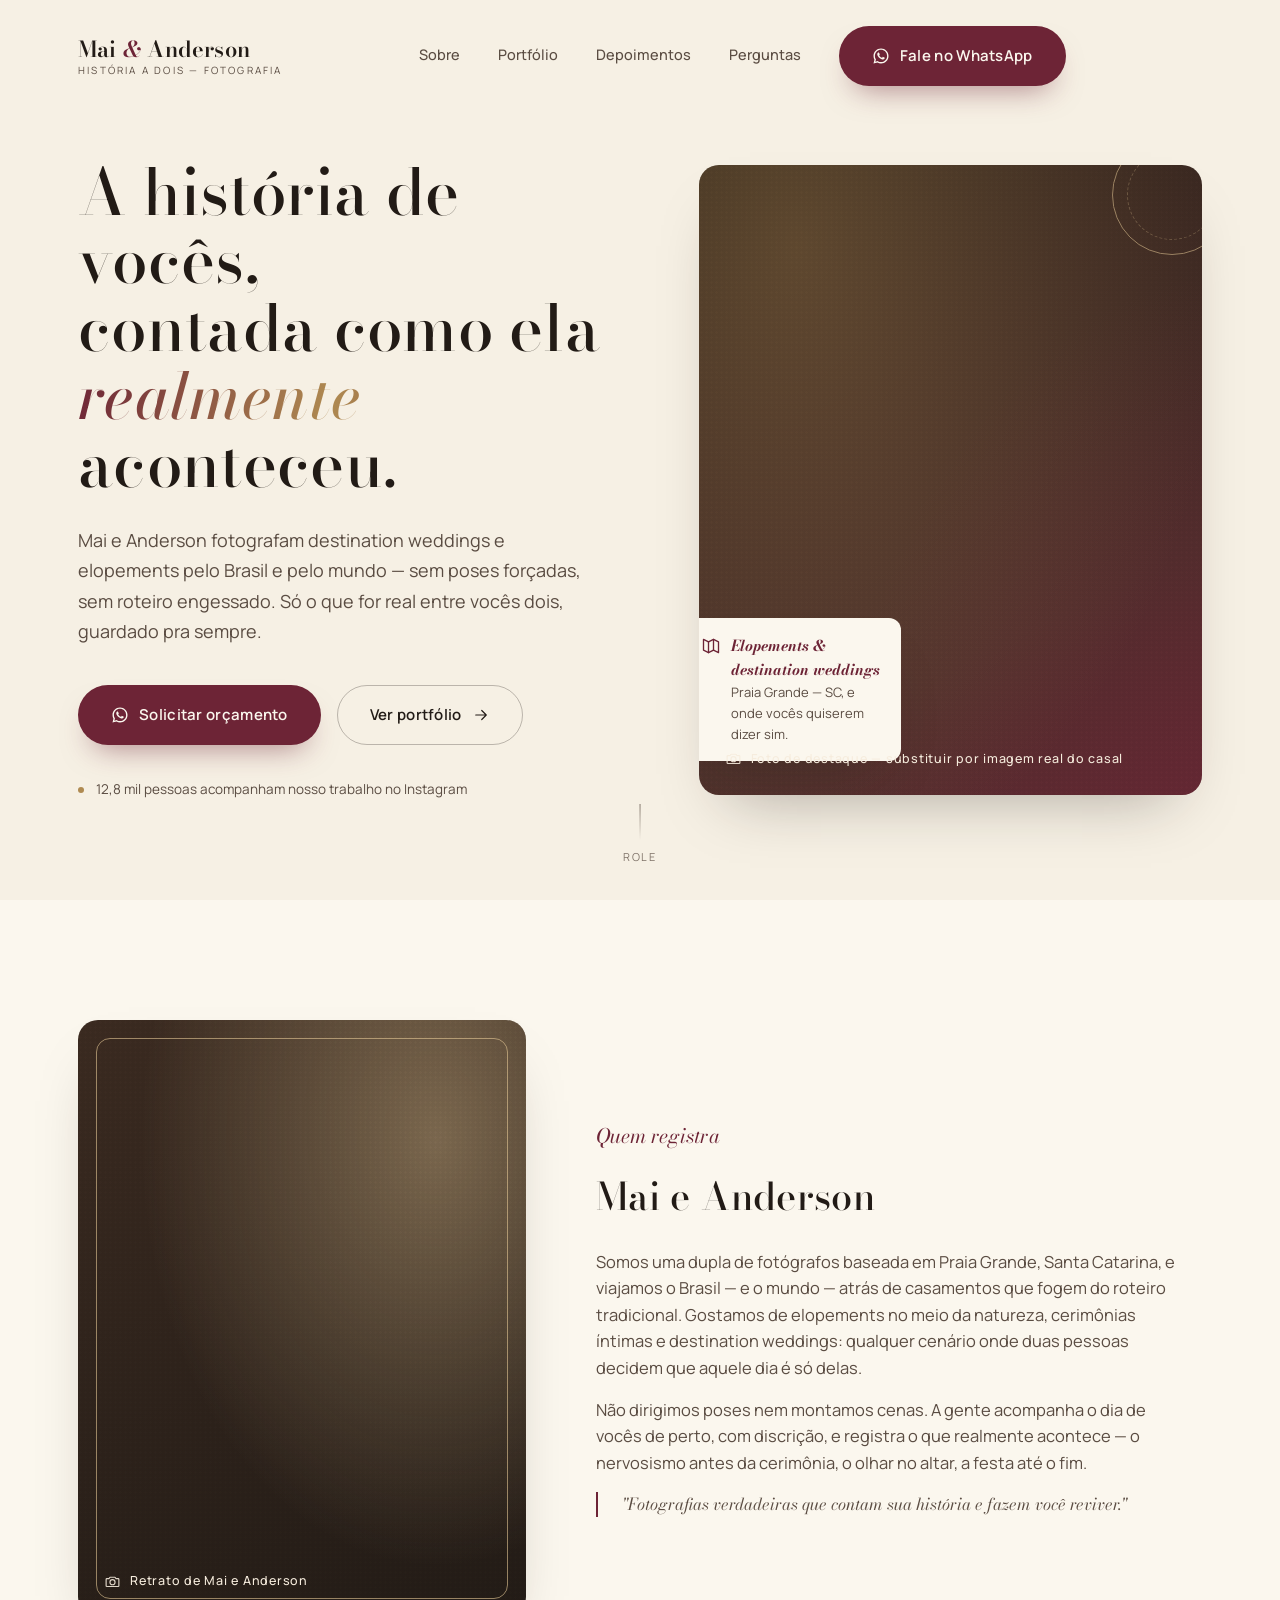
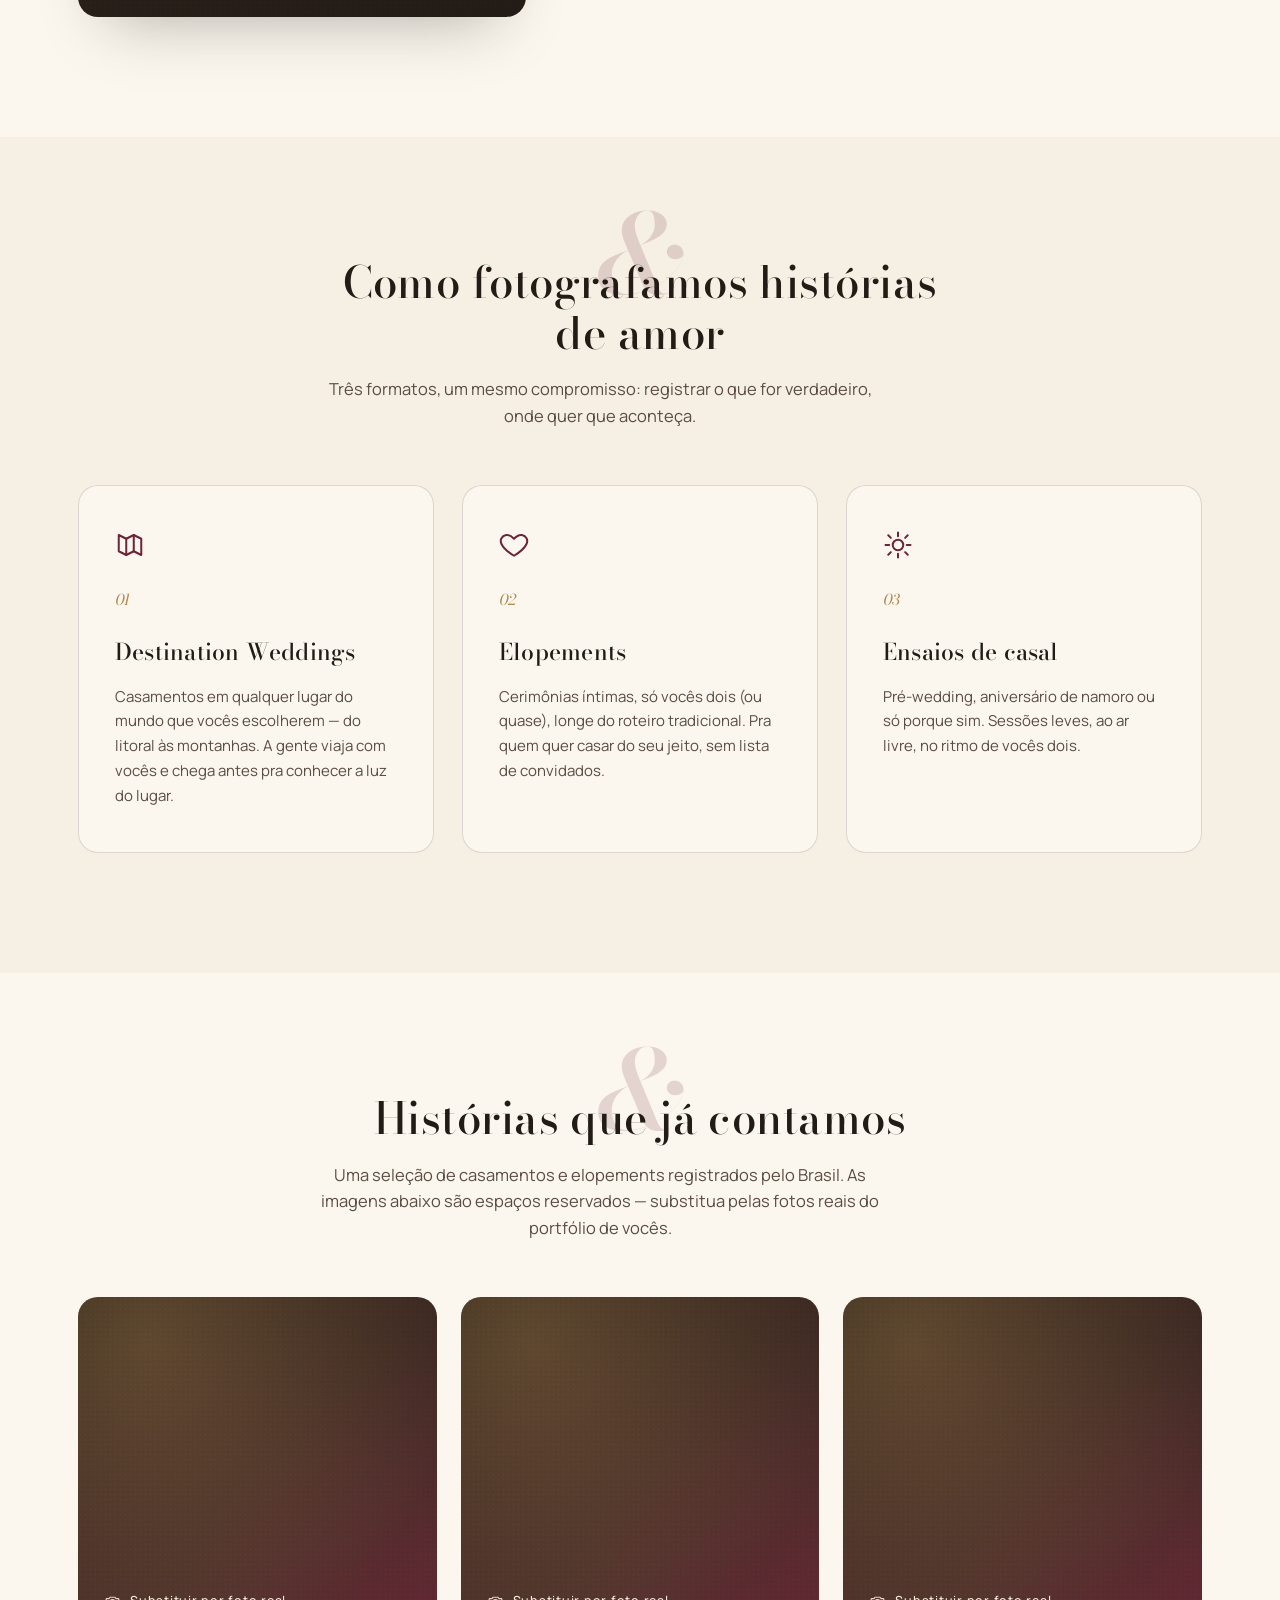
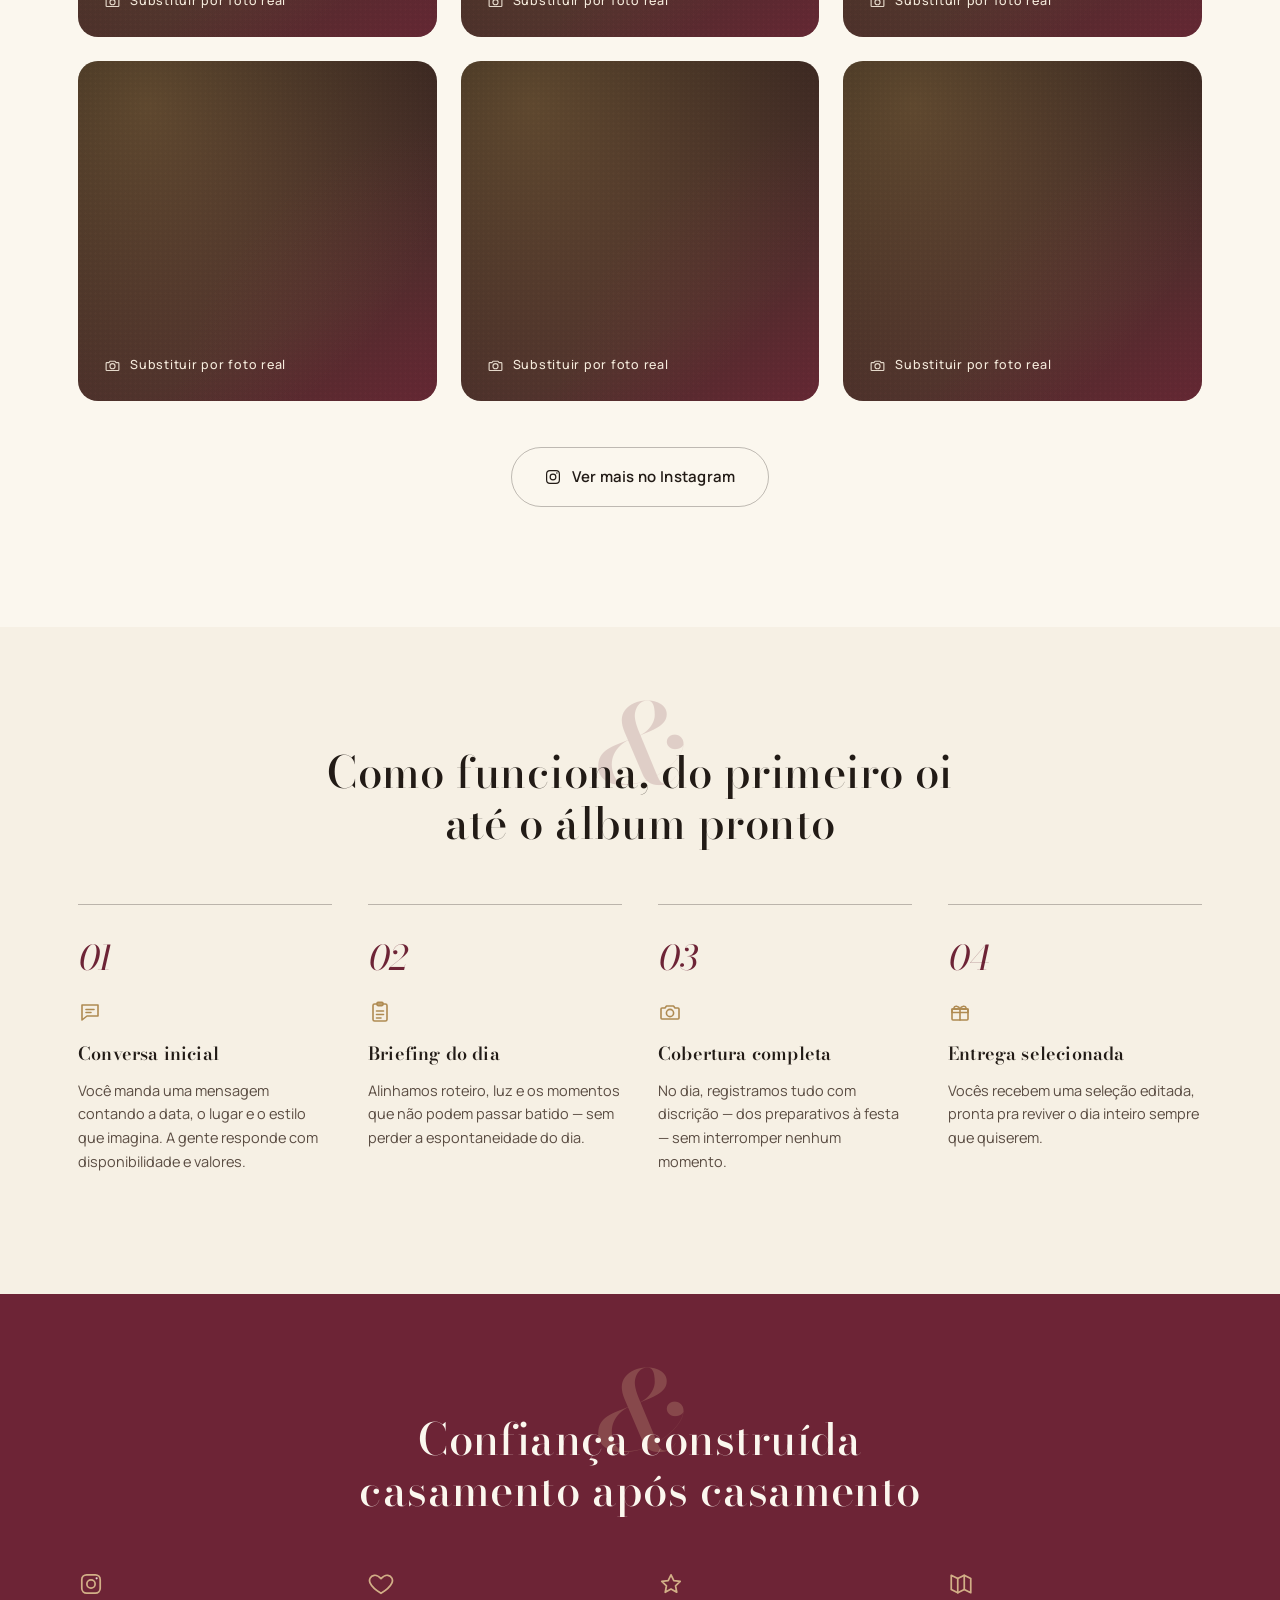
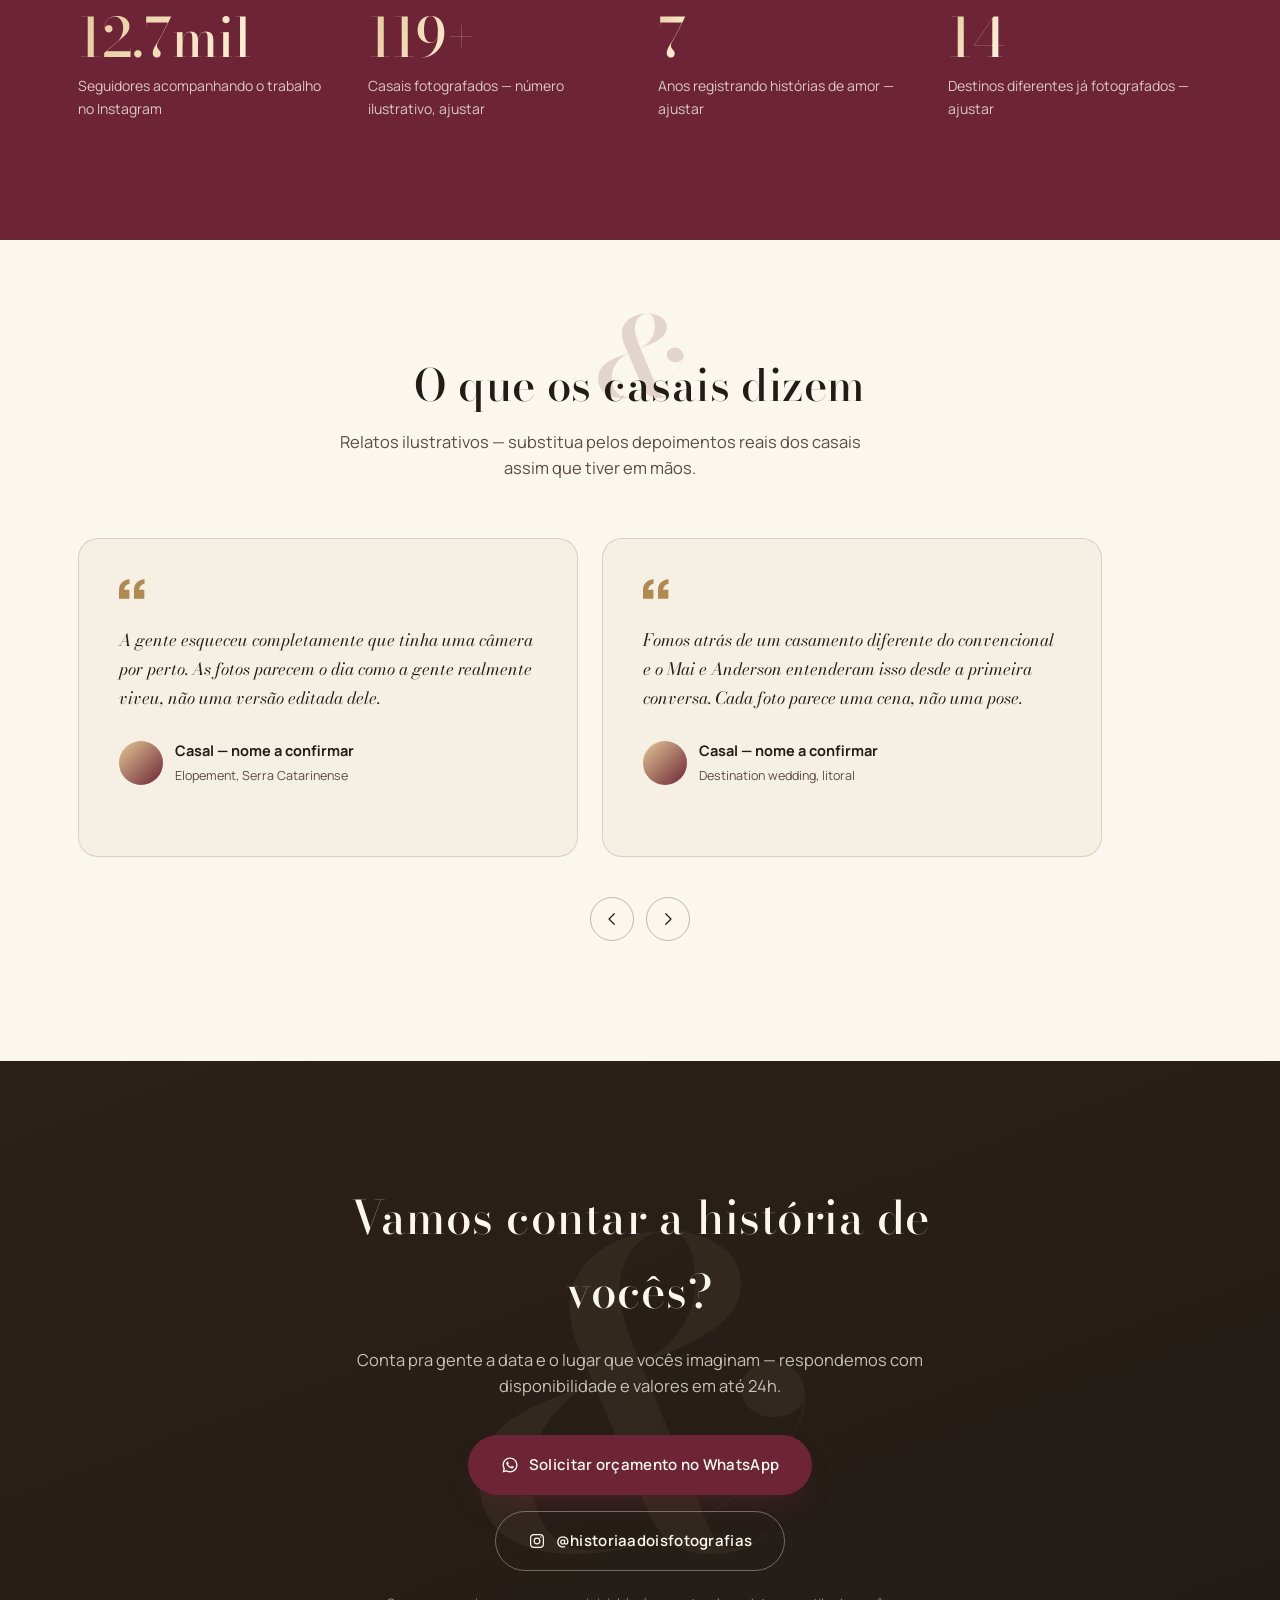
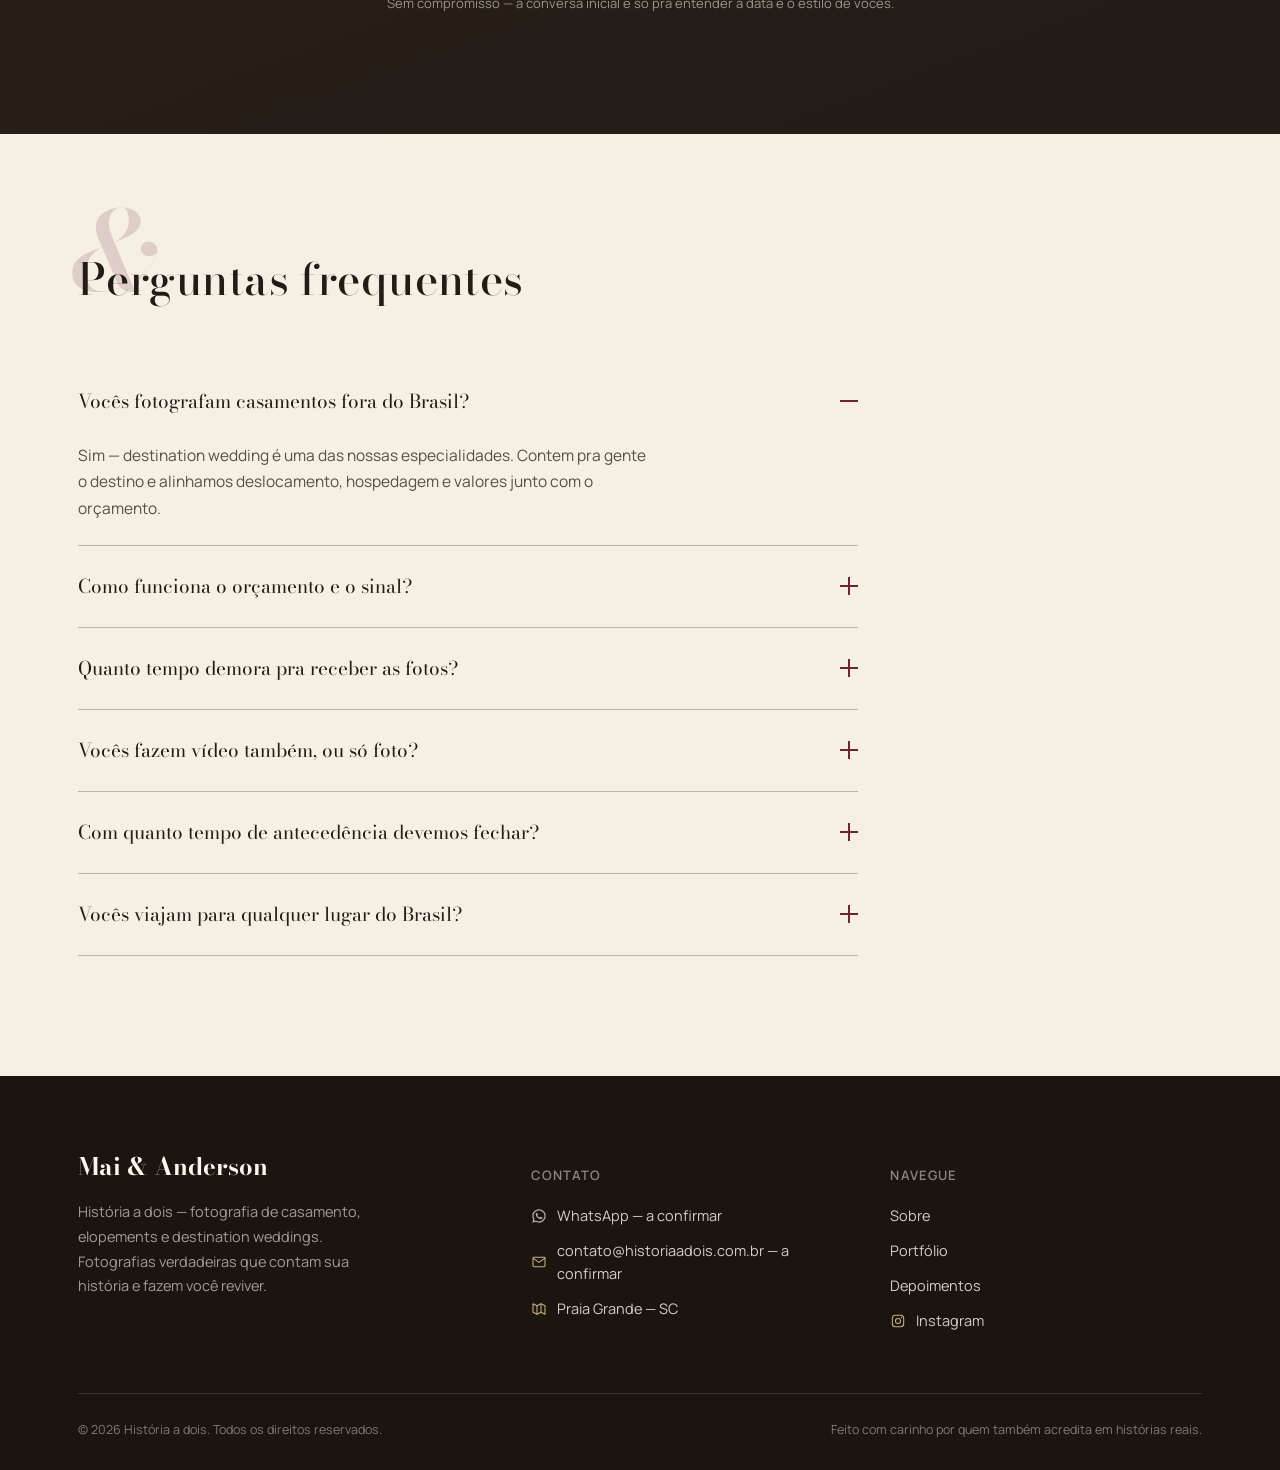
==== index.html @ 20b71325 "Estrutura inicial: landing "História a dois" separada em arquivos Reorganiza o protótipo single-file" ====
<!DOCTYPE html>
<html lang="pt-BR">
<head>
<meta charset="UTF-8">
<meta name="viewport" content="width=device-width, initial-scale=1.0">
<title>História a dois — Mai e Anderson | Fotografia de Casamento e Elopements</title>
<meta name="description" content="Mai e Anderson fotografam destination weddings e elopements pelo Brasil e pelo mundo — fotografias verdadeiras que contam sua história e fazem você reviver.">
<link rel="preconnect" href="https://fonts.googleapis.com">
<link rel="preconnect" href="https://fonts.gstatic.com" crossorigin>
<link href="https://fonts.googleapis.com/css2?family=Bodoni+Moda:ital,wght@0,400..800;1,400..800&family=Manrope:wght@300;400;500;600;700;800&display=swap" rel="stylesheet">
<link rel="stylesheet" href="css/style.css">
</head>
<body>

<a href="#main" class="skip-link">Pular para o conteúdo</a>

<!-- SVG SPRITE -->
<svg width="0" height="0" style="position:absolute">
  <symbol id="ic-wa" viewBox="0 0 24 24"><path d="M12.01 2C6.48 2 2 6.48 2 12.01c0 1.78.47 3.45 1.28 4.9L2 22l5.24-1.25a9.96 9.96 0 0 0 4.77 1.22h.01c5.53 0 10.01-4.48 10.01-10.01C22.03 6.48 17.54 2 12.01 2Zm0 18.13h-.01a8.1 8.1 0 0 1-4.14-1.13l-.3-.18-3.1.74.83-3.02-.19-.31a8.13 8.13 0 0 1-1.25-4.32c0-4.49 3.66-8.15 8.16-8.15 2.18 0 4.22.85 5.77 2.4a8.1 8.1 0 0 1 2.39 5.76c0 4.5-3.66 8.21-8.16 8.21Zm4.47-6.11c-.25-.12-1.45-.71-1.67-.8-.22-.08-.39-.12-.55.13-.16.24-.63.79-.78.96-.14.16-.29.18-.54.06-.25-.13-1.04-.38-1.98-1.22-.73-.65-1.22-1.46-1.37-1.7-.14-.25-.02-.38.11-.5.11-.11.25-.29.37-.43.12-.15.16-.25.25-.41.08-.17.04-.31-.02-.43-.06-.13-.55-1.33-.76-1.82-.2-.48-.4-.41-.55-.42-.14-.01-.3-.01-.47-.01-.16 0-.43.06-.65.31-.22.24-.86.84-.86 2.05 0 1.21.88 2.38 1 2.54.13.17 1.73 2.64 4.2 3.7.59.25 1.04.4 1.4.52.59.19 1.12.16 1.55.1.47-.07 1.45-.6 1.66-1.17.2-.58.2-1.07.14-1.17-.06-.11-.22-.17-.47-.29Z" fill="currentColor"/></symbol>
  <symbol id="ic-arrow" viewBox="0 0 24 24" stroke-width="1.6" stroke-linecap="round" stroke-linejoin="round"><path d="M5 12h14M13 6l6 6-6 6"/></symbol>
  <symbol id="ic-camera" viewBox="0 0 24 24" stroke-width="1.6" stroke-linecap="round" stroke-linejoin="round"><path d="M4 8h3l1.5-2h7L17 8h3a1 1 0 0 1 1 1v9a1 1 0 0 1-1 1H4a1 1 0 0 1-1-1V9a1 1 0 0 1 1-1Z"/><circle cx="12" cy="13" r="3.6"/></symbol>
  <symbol id="ic-heart" viewBox="0 0 24 24" stroke-width="1.6" stroke-linecap="round" stroke-linejoin="round"><path d="M12 20.6s-7.8-4.7-10-9.4C.4 7.8 2.3 4.6 5.7 4c2.1-.4 4 .6 6.3 3 2.3-2.4 4.2-3.4 6.3-3 3.4.6 5.3 3.8 3.7 7.2-2.2 4.7-10 9.4-10 9.4Z"/></symbol>
  <symbol id="ic-map" viewBox="0 0 24 24" stroke-width="1.6" stroke-linecap="round" stroke-linejoin="round"><path d="M9 20l-6-3V4l6 3 6-3 6 3v13l-6-3-6 3Z"/><path d="M9 7v13M15 4v13"/></symbol>
  <symbol id="ic-sun" viewBox="0 0 24 24" stroke-width="1.6" stroke-linecap="round" stroke-linejoin="round"><circle cx="12" cy="12" r="4.2"/><path d="M12 2v3M12 19v3M4.2 4.2l2.1 2.1M17.7 17.7l2.1 2.1M2 12h3M19 12h3M4.2 19.8l2.1-2.1M17.7 6.3l2.1-2.1"/></symbol>
  <symbol id="ic-mail" viewBox="0 0 24 24" stroke-width="1.6" stroke-linecap="round" stroke-linejoin="round"><rect x="3" y="5" width="18" height="14" rx="1.4"/><path d="M3.5 6.5l8.5 6 8.5-6"/></symbol>
  <symbol id="ic-insta" viewBox="0 0 24 24" stroke-width="1.6" stroke-linecap="round" stroke-linejoin="round"><rect x="3.5" y="3.5" width="17" height="17" rx="4.5"/><circle cx="12" cy="12" r="3.8"/><circle cx="17.2" cy="6.8" r="1" fill="currentColor" stroke="none"/></symbol>
  <symbol id="ic-chev-l" viewBox="0 0 24 24" stroke-width="1.6" stroke-linecap="round" stroke-linejoin="round"><path d="M15 5l-7 7 7 7"/></symbol>
  <symbol id="ic-chev-r" viewBox="0 0 24 24" stroke-width="1.6" stroke-linecap="round" stroke-linejoin="round"><path d="M9 5l7 7-7 7"/></symbol>
  <symbol id="ic-chat" viewBox="0 0 24 24" stroke-width="1.6" stroke-linecap="round" stroke-linejoin="round"><path d="M4 5h16v11H9l-5 4V5Z"/><path d="M8 9.5h8M8 12.5h5"/></symbol>
  <symbol id="ic-clipboard" viewBox="0 0 24 24" stroke-width="1.6" stroke-linecap="round" stroke-linejoin="round"><rect x="5" y="4" width="14" height="17" rx="1.6"/><rect x="9" y="2.4" width="6" height="3.2" rx="1"/><path d="M8.5 11h7M8.5 14.5h7M8.5 18h4.5"/></symbol>
  <symbol id="ic-gift" viewBox="0 0 24 24" stroke-width="1.6" stroke-linecap="round" stroke-linejoin="round"><rect x="4" y="9" width="16" height="11" rx="1"/><path d="M4 9h16v3.5H4z"/><path d="M12 9v11"/><path d="M12 9c-1.2-3.4-6-3.6-6-1 0 1.2 1.4 1 3 1M12 9c1.2-3.4 6-3.6 6-1 0 1.2-1.4 1-3 1"/></symbol>
  <symbol id="ic-star" viewBox="0 0 24 24" stroke-width="1.6" stroke-linecap="round" stroke-linejoin="round"><path d="M12 3.5l2.6 5.4 5.9.7-4.3 4.1 1.1 5.9L12 16.7l-5.3 2.9 1.1-5.9-4.3-4.1 5.9-.7Z"/></symbol>
</svg>

<!-- HEADER -->
<header id="siteHeader">
  <div class="wrap">
    <a href="#main" class="logo">
      <b>Mai <i style="font-style:italic;color:var(--wine);">&amp;</i> Anderson</b>
      <span>História a dois — Fotografia</span>
    </a>
    <nav class="main-nav" id="mainNav">
      <a href="#sobre" class="nav-link">Sobre</a>
      <a href="#portfolio" class="nav-link">Portfólio</a>
      <a href="#depoimentos" class="nav-link">Depoimentos</a>
      <a href="#faq" class="nav-link">Perguntas</a>
      <a href="https://wa.me/5500000000000?text=Oi!%20Vim%20pelo%20site%20e%20quero%20saber%20mais%20sobre%20fotografar%20nosso%20casamento." class="btn btn-primary" target="_blank" rel="noopener">
        <svg class="ico-fill"><use href="#ic-wa"/></svg> Fale no WhatsApp
      </a>
    </nav>
    <div class="header-actions">
      <button class="menu-toggle" id="menuToggle" aria-label="Abrir menu" aria-expanded="false" aria-controls="mainNav">
        <span></span><span></span><span></span>
      </button>
    </div>
  </div>
</header>

<main id="main">

<!-- HERO -->
<section class="hero">
  <div class="wrap">
    <div class="hero-copy reveal">
      <h1>A história de vocês,<br> contada como ela <i>realmente</i> aconteceu.</h1>
      <p class="lede">Mai e Anderson fotografam destination weddings e elopements pelo Brasil e pelo mundo — sem poses forçadas, sem roteiro engessado. Só o que for real entre vocês dois, guardado pra sempre.</p>
      <div class="hero-cta">
        <a href="https://wa.me/5500000000000?text=Oi!%20Vim%20pelo%20site%20e%20quero%20saber%20mais%20sobre%20fotografar%20nosso%20casamento." class="btn btn-primary" target="_blank" rel="noopener">
          <svg class="ico-fill"><use href="#ic-wa"/></svg> Solicitar orçamento
        </a>
        <a href="#portfolio" class="btn btn-ghost">Ver portfólio <svg class="ico-arrow"><use href="#ic-arrow"/></svg></a>
      </div>
      <div class="hero-trust"><span class="dot"></span> 12,8 mil pessoas acompanham nosso trabalho no Instagram</div>
    </div>
    <div class="hero-visual reveal" style="transition-delay:.15s">
      <div class="hero-ring" aria-hidden="true"></div>
      <div class="hero-particles" id="heroParticles" aria-hidden="true"></div>
      <div class="ph-tile">
        <span class="ph-label"><svg><use href="#ic-camera"/></svg> Foto de destaque — substituir por imagem real do casal</span>
      </div>
      <div class="hero-visual-caption">
        <svg style="width:20px;height:20px;stroke:var(--wine);fill:none;flex:none;margin-top:2px;"><use href="#ic-map"/></svg>
        <span><b>Elopements &amp; destination weddings</b>Praia Grande — SC, e onde vocês quiserem dizer sim.</span>
      </div>
    </div>
  </div>
  <div class="scroll-cue"><span class="line"></span>role</div>
</section>

<!-- SOBRE -->
<section class="sobre section" id="sobre">
  <div class="wrap">
    <div class="sobre-portrait reveal">
      <div class="ph-tile"><span class="ph-label"><svg><use href="#ic-camera"/></svg> Retrato de Mai e Anderson</span></div>
      <div class="sobre-ring" aria-hidden="true"></div>
    </div>
    <div class="sobre-copy reveal" style="transition-delay:.1s">
      <span class="kicker">Quem registra</span>
      <h2>Mai e Anderson</h2>
      <p>Somos uma dupla de fotógrafos baseada em Praia Grande, Santa Catarina, e viajamos o Brasil — e o mundo — atrás de casamentos que fogem do roteiro tradicional. Gostamos de elopements no meio da natureza, cerimônias íntimas e destination weddings: qualquer cenário onde duas pessoas decidem que aquele dia é só delas.</p>
      <p>Não dirigimos poses nem montamos cenas. A gente acompanha o dia de vocês de perto, com discrição, e registra o que realmente acontece — o nervosismo antes da cerimônia, o olhar no altar, a festa até o fim.</p>
      <p class="sobre-quote">"Fotografias verdadeiras que contam sua história e fazem você reviver."</p>
    </div>
  </div>
</section>

<!-- SERVICOS -->
<section class="servicos section" id="servicos">
  <div class="wrap">
    <div class="section-head reveal center">
      <span class="amp-mark" aria-hidden="true">&amp;</span>
      <h2>Como fotografamos histórias de amor</h2>
      <p>Três formatos, um mesmo compromisso: registrar o que for verdadeiro, onde quer que aconteça.</p>
    </div>
  </div>
  <div class="wrap">
    <div class="serv-grid">
      <div class="serv-card reveal">
        <svg><use href="#ic-map"/></svg>
        <span class="serv-num">01</span>
        <h3>Destination Weddings</h3>
        <p>Casamentos em qualquer lugar do mundo que vocês escolherem — do litoral às montanhas. A gente viaja com vocês e chega antes pra conhecer a luz do lugar.</p>
      </div>
      <div class="serv-card reveal">
        <svg><use href="#ic-heart"/></svg>
        <span class="serv-num">02</span>
        <h3>Elopements</h3>
        <p>Cerimônias íntimas, só vocês dois (ou quase), longe do roteiro tradicional. Pra quem quer casar do seu jeito, sem lista de convidados.</p>
      </div>
      <div class="serv-card reveal">
        <svg><use href="#ic-sun"/></svg>
        <span class="serv-num">03</span>
        <h3>Ensaios de casal</h3>
        <p>Pré-wedding, aniversário de namoro ou só porque sim. Sessões leves, ao ar livre, no ritmo de vocês dois.</p>
      </div>
    </div>
  </div>
</section>

<!-- PORTFOLIO -->
<section class="portfolio section" id="portfolio">
  <div class="wrap">
    <div class="section-head reveal center">
      <span class="amp-mark" aria-hidden="true">&amp;</span>
      <h2>Histórias que já contamos</h2>
      <p>Uma seleção de casamentos e elopements registrados pelo Brasil. As imagens abaixo são espaços reservados — substitua pelas fotos reais do portfólio de vocês.</p>
    </div>
    <div class="port-grid">
      <div class="port-item reveal"><div class="ph-tile"><span class="ph-label"><svg><use href="#ic-camera"/></svg> Substituir por foto real</span></div><div class="port-overlay"><span><svg><use href="#ic-heart"/></svg>Elopement na serra catarinense</span></div></div>
      <div class="port-item reveal"><div class="ph-tile"><span class="ph-label"><svg><use href="#ic-camera"/></svg> Substituir por foto real</span></div><div class="port-overlay"><span><svg><use href="#ic-heart"/></svg>Cabana ao entardecer</span></div></div>
      <div class="port-item reveal"><div class="ph-tile"><span class="ph-label"><svg><use href="#ic-camera"/></svg> Substituir por foto real</span></div><div class="port-overlay"><span><svg><use href="#ic-heart"/></svg>Passeio de balão ao amanhecer</span></div></div>
      <div class="port-item reveal"><div class="ph-tile"><span class="ph-label"><svg><use href="#ic-camera"/></svg> Substituir por foto real</span></div><div class="port-overlay"><span><svg><use href="#ic-heart"/></svg>Cerimônia à luz de vela</span></div></div>
      <div class="port-item reveal"><div class="ph-tile"><span class="ph-label"><svg><use href="#ic-camera"/></svg> Substituir por foto real</span></div><div class="port-overlay"><span><svg><use href="#ic-camera"/></svg>Making of da noiva</span></div></div>
      <div class="port-item reveal"><div class="ph-tile"><span class="ph-label"><svg><use href="#ic-camera"/></svg> Substituir por foto real</span></div><div class="port-overlay"><span><svg><use href="#ic-star"/></svg>Festa até o fim</span></div></div>
    </div>
    <div class="port-cta reveal">
      <a href="https://instagram.com/historiaadoisfotografias" target="_blank" rel="noopener" class="btn btn-ghost"><svg><use href="#ic-insta"/></svg> Ver mais no Instagram</a>
    </div>
  </div>
</section>

<!-- COMO FUNCIONA -->
<section class="processo section" id="processo">
  <div class="wrap">
    <div class="section-head reveal center">
      <span class="amp-mark" aria-hidden="true">&amp;</span>
      <h2>Como funciona, do primeiro oi até o álbum pronto</h2>
    </div>
    <div class="proc-list">
      <div class="proc-item reveal">
        <span class="num">01</span>
        <svg class="proc-ico"><use href="#ic-chat"/></svg>
        <h3>Conversa inicial</h3>
        <p>Você manda uma mensagem contando a data, o lugar e o estilo que imagina. A gente responde com disponibilidade e valores.</p>
      </div>
      <div class="proc-item reveal">
        <span class="num">02</span>
        <svg class="proc-ico"><use href="#ic-clipboard"/></svg>
        <h3>Briefing do dia</h3>
        <p>Alinhamos roteiro, luz e os momentos que não podem passar batido — sem perder a espontaneidade do dia.</p>
      </div>
      <div class="proc-item reveal">
        <span class="num">03</span>
        <svg class="proc-ico"><use href="#ic-camera"/></svg>
        <h3>Cobertura completa</h3>
        <p>No dia, registramos tudo com discrição — dos preparativos à festa — sem interromper nenhum momento.</p>
      </div>
      <div class="proc-item reveal">
        <span class="num">04</span>
        <svg class="proc-ico"><use href="#ic-gift"/></svg>
        <h3>Entrega selecionada</h3>
        <p>Vocês recebem uma seleção editada, pronta pra reviver o dia inteiro sempre que quiserem.</p>
      </div>
    </div>
  </div>
</section>

<!-- NUMEROS -->
<section class="numeros section">
  <div class="wrap">
    <div class="section-head reveal center">
      <span class="amp-mark" aria-hidden="true">&amp;</span>
      <h2>Confiança construída casamento após casamento</h2>
    </div>
    <div class="num-grid">
      <div class="num-item reveal"><svg class="num-ico"><use href="#ic-insta"/></svg><span class="val" data-count="12.8" data-suffix="mil">0</span><div class="lbl">Seguidores acompanhando o trabalho no Instagram</div></div>
      <div class="num-item reveal"><svg class="num-ico"><use href="#ic-heart"/></svg><span class="val" data-count="120" data-suffix="+">0</span><div class="lbl">Casais fotografados — número ilustrativo, ajustar</div></div>
      <div class="num-item reveal"><svg class="num-ico"><use href="#ic-star"/></svg><span class="val" data-count="7" data-suffix="">0</span><div class="lbl">Anos registrando histórias de amor — ajustar</div></div>
      <div class="num-item reveal"><svg class="num-ico"><use href="#ic-map"/></svg><span class="val" data-count="14" data-suffix="">0</span><div class="lbl">Destinos diferentes já fotografados — ajustar</div></div>
    </div>
  </div>
</section>

<!-- DEPOIMENTOS -->
<section class="depoimentos section" id="depoimentos">
  <div class="wrap">
    <div class="section-head reveal center">
      <span class="amp-mark" aria-hidden="true">&amp;</span>
      <h2>O que os casais dizem</h2>
      <p>Relatos ilustrativos — substitua pelos depoimentos reais dos casais assim que tiver em mãos.</p>
    </div>
    <div class="testi-track" id="testiTrack">
      <div class="testi-card reveal">
        <svg class="testi-quote" viewBox="0 0 32 24"><path d="M0 24V13.6C0 5.4 5.2.6 13 0v5.4C8.8 6.4 6.6 9 6.4 13h6.4V24H0Zm18.4 0V13.6C18.4 5.4 23.6.6 31.4 0v5.4c-4.2 1-6.4 3.6-6.6 7.6h6.4V24H18.4Z"/></svg>
        <p class="txt">A gente esqueceu completamente que tinha uma câmera por perto. As fotos parecem o dia como a gente realmente viveu, não uma versão editada dele.</p>
        <div class="testi-foot"><div class="testi-avatar"></div><div><b>Casal — nome a confirmar</b><span>Elopement, Serra Catarinense</span></div></div>
      </div>
      <div class="testi-card reveal">
        <svg class="testi-quote" viewBox="0 0 32 24"><path d="M0 24V13.6C0 5.4 5.2.6 13 0v5.4C8.8 6.4 6.6 9 6.4 13h6.4V24H0Zm18.4 0V13.6C18.4 5.4 23.6.6 31.4 0v5.4c-4.2 1-6.4 3.6-6.6 7.6h6.4V24H18.4Z"/></svg>
        <p class="txt">Fomos atrás de um casamento diferente do convencional e o Mai e Anderson entenderam isso desde a primeira conversa. Cada foto parece uma cena, não uma pose.</p>
        <div class="testi-foot"><div class="testi-avatar"></div><div><b>Casal — nome a confirmar</b><span>Destination wedding, litoral</span></div></div>
      </div>
      <div class="testi-card reveal">
        <svg class="testi-quote" viewBox="0 0 32 24"><path d="M0 24V13.6C0 5.4 5.2.6 13 0v5.4C8.8 6.4 6.6 9 6.4 13h6.4V24H0Zm18.4 0V13.6C18.4 5.4 23.6.6 31.4 0v5.4c-4.2 1-6.4 3.6-6.6 7.6h6.4V24H18.4Z"/></svg>
        <p class="txt">O jeito discreto de trabalhar deles fez toda diferença — ninguém na festa lembrava que estava sendo fotografado, e é exatamente por isso que as fotos ficaram tão naturais.</p>
        <div class="testi-foot"><div class="testi-avatar"></div><div><b>Casal — nome a confirmar</b><span>Casamento íntimo, interior</span></div></div>
      </div>
    </div>
    <div class="testi-nav">
      <button id="testiPrev" aria-label="Depoimento anterior"><svg><use href="#ic-chev-l"/></svg></button>
      <button id="testiNext" aria-label="Próximo depoimento"><svg><use href="#ic-chev-r"/></svg></button>
    </div>
  </div>
</section>

<!-- CTA FINAL -->
<section class="cta-final section">
  <span class="amp-mark" aria-hidden="true">&amp;</span>
  <div class="wrap">
    <div class="inner reveal">
      <h2>Vamos contar a história de vocês?</h2>
      <p>Conta pra gente a data e o lugar que vocês imaginam — respondemos com disponibilidade e valores em até 24h.</p>
      <div class="hero-cta">
        <a href="https://wa.me/5500000000000?text=Oi!%20Vim%20pelo%20site%20e%20quero%20saber%20mais%20sobre%20fotografar%20nosso%20casamento." class="btn btn-primary" target="_blank" rel="noopener">
          <svg class="ico-fill"><use href="#ic-wa"/></svg> Solicitar orçamento no WhatsApp
        </a>
        <a href="https://instagram.com/historiaadoisfotografias" target="_blank" rel="noopener" class="btn btn-ghost"><svg><use href="#ic-insta"/></svg> @historiaadoisfotografias</a>
      </div>
      <p class="fine">Sem compromisso — a conversa inicial é só pra entender a data e o estilo de vocês.</p>
    </div>
  </div>
</section>

<!-- FAQ -->
<section class="faq section" id="faq">
  <div class="wrap">
    <div class="section-head reveal">
      <span class="amp-mark" aria-hidden="true">&amp;</span>
      <h2>Perguntas frequentes</h2>
    </div>
    <div class="faq-list reveal">
      <div class="faq-item open">
        <button class="faq-q"><span>Vocês fotografam casamentos fora do Brasil?</span><span class="plus"></span></button>
        <div class="faq-a"><p>Sim — destination wedding é uma das nossas especialidades. Contem pra gente o destino e alinhamos deslocamento, hospedagem e valores junto com o orçamento.</p></div>
      </div>
      <div class="faq-item">
        <button class="faq-q"><span>Como funciona o orçamento e o sinal?</span><span class="plus"></span></button>
        <div class="faq-a"><p>Depois da conversa inicial, enviamos uma proposta com pacote, valores e forma de pagamento. Normalmente pedimos um sinal para reservar a data — detalhamos tudo antes de fechar.</p></div>
      </div>
      <div class="faq-item">
        <button class="faq-q"><span>Quanto tempo demora pra receber as fotos?</span><span class="plus"></span></button>
        <div class="faq-a"><p>O prazo varia com o tamanho da cobertura — combinamos a data de entrega já na proposta, pra vocês saberem exatamente quando esperar.</p></div>
      </div>
      <div class="faq-item">
        <button class="faq-q"><span>Vocês fazem vídeo também, ou só foto?</span><span class="plus"></span></button>
        <div class="faq-a"><p>Nosso foco principal é fotografia. Se vocês quiserem vídeo também, nos contem — podemos indicar parceiros de confiança ou ajustar o pacote.</p></div>
      </div>
      <div class="faq-item">
        <button class="faq-q"><span>Com quanto tempo de antecedência devemos fechar?</span><span class="plus"></span></button>
        <div class="faq-a"><p>Quanto antes, melhor — principalmente em alta temporada e datas de destination wedding, quando a agenda fecha mais rápido. Mas fale com a gente mesmo em cima da hora; se tiver data livre, topamos.</p></div>
      </div>
      <div class="faq-item">
        <button class="faq-q"><span>Vocês viajam para qualquer lugar do Brasil?</span><span class="plus"></span></button>
        <div class="faq-a"><p>Sim. Somos baseados em Praia Grande - SC, mas viajamos o Brasil inteiro (e o mundo) atrás de elopements e destination weddings.</p></div>
      </div>
    </div>
  </div>
</section>

</main>

<!-- FOOTER -->
<footer>
  <div class="wrap">
    <div class="foot-top">
      <div class="foot-logo">
        <b>Mai &amp; Anderson</b>
        <p>História a dois — fotografia de casamento, elopements e destination weddings. Fotografias verdadeiras que contam sua história e fazem você reviver.</p>
      </div>
      <div class="foot-col">
        <h4>Contato</h4>
        <a href="https://wa.me/5500000000000" target="_blank" rel="noopener" class="foot-link"><svg class="ico-fill"><use href="#ic-wa"/></svg> WhatsApp — a confirmar</a>
        <a href="mailto:contato@historiaadois.com.br" class="foot-link"><svg><use href="#ic-mail"/></svg> contato@historiaadois.com.br — a confirmar</a>
        <p class="foot-link"><svg><use href="#ic-map"/></svg> Praia Grande — SC</p>
      </div>
      <div class="foot-col">
        <h4>Navegue</h4>
        <a href="#sobre">Sobre</a>
        <a href="#portfolio">Portfólio</a>
        <a href="#depoimentos">Depoimentos</a>
        <a href="https://instagram.com/historiaadoisfotografias" target="_blank" rel="noopener" class="foot-link"><svg><use href="#ic-insta"/></svg> Instagram</a>
      </div>
    </div>
    <div class="foot-bottom">
      <span>© 2026 História a dois. Todos os direitos reservados.</span>
      <span>Feito com carinho por quem também acredita em histórias reais.</span>
    </div>
  </div>
</footer>

<!-- FLOATING WHATSAPP -->
<a href="https://wa.me/5500000000000?text=Oi!%20Vim%20pelo%20site%20e%20quero%20saber%20mais%20sobre%20fotografar%20nosso%20casamento." class="float-wa" id="floatWa" target="_blank" rel="noopener" aria-label="Falar no WhatsApp">
  <svg class="ico-fill"><use href="#ic-wa"/></svg>
</a>

<script src="js/script.js"></script>
</body>
</html>
---- css/style.css ----
/* ===================== TOKENS ===================== */
:root{
  --cream:#f6f0e4;
  --cream-2:#eee3cd;
  --paper:#fbf7ee;
  --ink:#221b16;
  --ink-soft:#5a4c42;
  --wine:#6d2436;
  --wine-dark:#4a1826;
  --gold:#af8a51;
  --gold-light:#e4c896;
  --line:rgba(34,27,22,0.14);
  --line-strong:rgba(34,27,22,0.28);
  --ease:cubic-bezier(.22,.75,.28,1);
  --shadow:0 30px 60px -30px rgba(34,27,22,0.35);
  --wa-green:#25d366;
  --wa-green-dark:#1da851;
  --radius:20px;
  --radius-sm:12px;
}
*{box-sizing:border-box;}
html{scroll-behavior:smooth;}
body{
  margin:0;
  background:var(--cream);
  color:var(--ink);
  font-family:'Manrope',sans-serif;
  font-weight:400;
  line-height:1.6;
  -webkit-font-smoothing:antialiased;
}
h1,h2,h3,.serif{
  font-family:'Bodoni Moda',serif;
  font-weight:500;
  letter-spacing:0.01em;
  margin:0;
  color:var(--ink);
}
p{margin:0;}
a{color:inherit;text-decoration:none;}
img{max-width:100%;display:block;}
.wrap{max-width:1180px;margin:0 auto;padding:0 28px;}
.section{padding:120px 0;position:relative;}
@media(max-width:768px){.section{padding:76px 0;}}
.eyebrow-none{display:none;}

/* Reveal on scroll */
.reveal{opacity:0;transform:translateY(28px);transition:opacity .9s var(--ease), transform .9s var(--ease);}
.reveal.on{opacity:1;transform:none;}
/* Stagger for grids of cards */
.serv-card:nth-child(1){transition-delay:0s;}
.serv-card:nth-child(2){transition-delay:.12s;}
.serv-card:nth-child(3){transition-delay:.24s;}
.proc-item:nth-child(1){transition-delay:0s;}
.proc-item:nth-child(2){transition-delay:.1s;}
.proc-item:nth-child(3){transition-delay:.2s;}
.proc-item:nth-child(4){transition-delay:.3s;}
.num-item:nth-child(1){transition-delay:0s;}
.num-item:nth-child(2){transition-delay:.1s;}
.num-item:nth-child(3){transition-delay:.2s;}
.num-item:nth-child(4){transition-delay:.3s;}
.port-item:nth-child(1){transition-delay:0s;}
.port-item:nth-child(2){transition-delay:.08s;}
.port-item:nth-child(3){transition-delay:.16s;}
.port-item:nth-child(4){transition-delay:.24s;}
.port-item:nth-child(5){transition-delay:.32s;}
.port-item:nth-child(6){transition-delay:.4s;}
.testi-card:nth-child(1){transition-delay:0s;}
.testi-card:nth-child(2){transition-delay:.12s;}
.testi-card:nth-child(3){transition-delay:.24s;}

@media (prefers-reduced-motion: reduce){
  *{animation:none !important;transition-duration:.01ms !important;scroll-behavior:auto !important;}
  .reveal{opacity:1 !important;transform:none !important;}
}

/* ===================== SIGNATURE: ampersand watermark ===================== */
.amp-mark{
  font-family:'Bodoni Moda',serif;
  font-style:italic;
  font-weight:500;
  color:var(--wine);
  opacity:.16;
  line-height:1;
  user-select:none;
  pointer-events:none;
  display:inline-block;
  animation:amp-float 7s var(--ease) infinite;
}
@keyframes amp-float{0%,100%{transform:translateY(0);}50%{transform:translateY(-10px);}}

/* ===================== BUTTONS ===================== */
.btn{
  position:relative;
  display:inline-flex;align-items:center;gap:10px;
  padding:17px 32px;
  border-radius:999px;
  font-family:'Manrope',sans-serif;
  font-weight:600;
  font-size:15px;
  letter-spacing:0.02em;
  border:1px solid transparent;
  cursor:pointer;
  overflow:hidden;
  isolation:isolate;
  transition:transform .45s var(--ease), background .35s var(--ease), color .35s var(--ease), border-color .35s var(--ease), box-shadow .45s var(--ease);
  min-height:52px;
}
.btn::before{
  content:"";position:absolute;inset:0;z-index:-1;
  border-radius:inherit;
  background:linear-gradient(120deg,transparent 30%,rgba(255,255,255,0.5) 48%,rgba(255,255,255,0.5) 52%,transparent 70%);
  background-size:220% 100%;
  background-position:150% 0;
  opacity:0;
  transition:opacity .3s var(--ease);
  pointer-events:none;
}
.btn:hover::before{opacity:1;animation:sheen 1.1s var(--ease);}
@keyframes sheen{from{background-position:150% 0;}to{background-position:-70% 0;}}
.btn-primary{
  background:var(--wine);
  color:var(--paper);
  box-shadow:0 16px 30px -14px rgba(109,36,54,0.55);
}
.btn-primary:hover{background:var(--wine-dark);transform:translateY(-3px) scale(1.015);box-shadow:0 22px 38px -14px rgba(109,36,54,0.7);}
.btn-primary:active{transform:translateY(-1px) scale(1);}
.btn-primary:focus-visible{outline:2px solid var(--gold-light);outline-offset:3px;}
.btn-ghost{
  background:transparent;
  color:var(--ink);
  border-color:var(--line-strong);
}
.btn-ghost:hover{border-color:var(--ink);background:rgba(34,27,22,0.045);transform:translateY(-3px);}
.btn-ghost:active{transform:translateY(-1px);}
.btn-ghost:focus-visible{outline:2px solid var(--wine);outline-offset:3px;}
.btn svg{width:18px;height:18px;stroke:currentColor;fill:none;transition:transform .4s var(--ease);}
.btn:hover svg.ico-arrow{transform:translateX(4px);}
svg.ico-fill{fill:currentColor;stroke:none;}

/* ===================== HEADER ===================== */
header{
  position:fixed;top:0;left:0;right:0;z-index:100;
  padding:26px 0;
  transition:padding .4s var(--ease), background .4s var(--ease), box-shadow .4s var(--ease), border-color .4s var(--ease);
  border-bottom:1px solid transparent;
}
header.scrolled{
  padding:14px 0;
  background:rgba(246,240,228,0.92);
  backdrop-filter:blur(10px);
  border-bottom:1px solid var(--line);
  box-shadow:0 10px 30px -20px rgba(34,27,22,0.3);
}
header .wrap{display:flex;align-items:center;justify-content:space-between;}
.logo{display:flex;flex-direction:column;line-height:1;}
.logo b{font-family:'Bodoni Moda',serif;font-size:22px;font-weight:600;letter-spacing:0.01em;}
.logo span{font-size:10px;letter-spacing:0.22em;text-transform:uppercase;color:var(--ink-soft);margin-top:5px;}
nav.main-nav{display:flex;align-items:center;gap:38px;}
nav.main-nav a.nav-link{font-size:14.5px;font-weight:500;color:var(--ink-soft);position:relative;padding-bottom:3px;}
nav.main-nav a.nav-link::after{content:"";position:absolute;left:0;bottom:0;width:0;height:1px;background:var(--wine);transition:width .35s var(--ease);}
nav.main-nav a.nav-link:hover{color:var(--ink);}
nav.main-nav a.nav-link:hover::after{width:100%;}
.header-actions{display:flex;align-items:center;gap:20px;}
.menu-toggle{
  display:none;background:none;border:none;cursor:pointer;padding:6px;
  width:38px;height:38px;position:relative;z-index:120;
}
.menu-toggle span{
  position:absolute;left:6px;right:6px;height:1.5px;background:var(--ink);
  transition:transform .45s var(--ease), opacity .3s var(--ease), background .3s var(--ease);
}
.menu-toggle span:nth-child(1){top:14px;}
.menu-toggle span:nth-child(2){top:22px;}
.menu-toggle span:nth-child(3){top:30px;}
.menu-toggle.open span{background:var(--wine);}
.menu-toggle.open span:nth-child(1){transform:translateY(8px) rotate(45deg);}
.menu-toggle.open span:nth-child(2){opacity:0;}
.menu-toggle.open span:nth-child(3){transform:translateY(-8px) rotate(-45deg);}
@media(max-width:920px){
  nav.main-nav{
    position:fixed;inset:0;width:100%;height:100vh;z-index:110;
    background:rgba(246,240,228,0.86);
    backdrop-filter:blur(22px) saturate(140%);
    -webkit-backdrop-filter:blur(22px) saturate(140%);
    display:flex;flex-direction:column;align-items:center;justify-content:center;gap:30px;
    opacity:0;visibility:hidden;
    transform:scale(1.04);
    transition:opacity .5s var(--ease), transform .6s var(--ease), visibility 0s linear .5s;
  }
  nav.main-nav.open{opacity:1;visibility:visible;transform:scale(1);transition:opacity .5s var(--ease), transform .6s var(--ease), visibility 0s;}
  nav.main-nav a.nav-link{font-size:22px;opacity:0;transform:translateY(14px);transition:opacity .5s var(--ease), transform .5s var(--ease);}
  nav.main-nav.open a.nav-link{opacity:1;transform:translateY(0);}
  nav.main-nav.open a.nav-link:nth-child(1){transition-delay:.1s;}
  nav.main-nav.open a.nav-link:nth-child(2){transition-delay:.16s;}
  nav.main-nav.open a.nav-link:nth-child(3){transition-delay:.22s;}
  nav.main-nav.open a.nav-link:nth-child(4){transition-delay:.28s;}
  nav.main-nav.open a.btn-primary{opacity:0;transform:translateY(14px);transition:opacity .5s var(--ease), transform .5s var(--ease);transition-delay:.34s;}
  nav.main-nav.open.open a.btn-primary{opacity:1;transform:translateY(0);}
  .header-actions .btn-primary-desktop{display:none;}
  .menu-toggle{display:inline-flex;}
  body.nav-open{overflow:hidden;}
}

/* ===================== HERO ===================== */
.hero{
  min-height:100vh;
  display:flex;align-items:center;
  padding:150px 0 90px;
  position:relative;
  overflow:hidden;
}
.hero .wrap{display:grid;grid-template-columns:1.05fr 0.95fr;gap:64px;align-items:center;}
@media(max-width:960px){.hero .wrap{grid-template-columns:1fr;gap:48px;}.hero{padding:130px 0 60px;}}
.hero-copy h1{
  font-size:clamp(38px,5.4vw,64px);
  line-height:1.06;
  font-weight:500;
  letter-spacing:0.005em;
}
.hero-copy h1 i{
  font-style:italic;
  background:linear-gradient(100deg,var(--wine),var(--gold) 45%,var(--wine) 90%);
  background-size:200% auto;
  -webkit-background-clip:text;background-clip:text;-webkit-text-fill-color:transparent;
  animation:shimmer 5s linear infinite;
}
.hero-copy .lede{
  margin-top:26px;
  font-size:18px;
  color:var(--ink-soft);
  max-width:46ch;
  line-height:1.7;
}
.hero-cta{display:flex;flex-wrap:wrap;gap:16px;margin-top:38px;}
.hero-trust{
  margin-top:34px;display:flex;align-items:center;gap:12px;font-size:13.5px;color:var(--ink-soft);
}
.hero-trust .dot{width:6px;height:6px;border-radius:50%;background:var(--gold);flex:none;}
.hero-visual{position:relative;aspect-ratio:4/5;border-radius:var(--radius);overflow:hidden;box-shadow:var(--shadow);}
.ph-tile{
  width:100%;height:100%;position:relative;
  background:
    radial-gradient(120% 140% at 15% 10%, rgba(175,138,81,0.35), transparent 55%),
    radial-gradient(120% 140% at 85% 90%, rgba(109,36,54,0.55), transparent 55%),
    linear-gradient(155deg,#2c2119 0%,#4a2e2a 55%,#6d2436 100%);
  background-size:130% 130%;
  display:flex;align-items:flex-end;justify-content:flex-start;
  padding:26px;
}
.hero-visual .ph-tile{animation:kenburns 22s ease-in-out infinite alternate;}
@keyframes kenburns{
  0%{background-position:0% 0%;transform:scale(1);}
  100%{background-position:100% 100%;transform:scale(1.06);}
}
.hero-particles{position:absolute;inset:0;overflow:hidden;pointer-events:none;z-index:1;}
.hero-particles span{
  position:absolute;bottom:-10px;
  width:var(--size,4px);height:var(--size,4px);border-radius:50%;
  background:var(--gold-light);opacity:0;
  animation:rise linear infinite;
  animation-duration:var(--dur,9s);
  animation-delay:var(--delay,0s);
  left:var(--left,50%);
}
@keyframes rise{
  0%{transform:translate(0,0);opacity:0;}
  10%{opacity:.65;}
  90%{opacity:.35;}
  100%{transform:translate(var(--drift,20px),-360px);opacity:0;}
}
.ph-tile::before{
  content:"";position:absolute;inset:0;
  background-image:radial-gradient(rgba(255,255,255,0.16) 1px, transparent 1.4px);
  background-size:5px 5px;
  opacity:.25;mix-blend-mode:overlay;
}
.ph-label{
  position:relative;z-index:1;
  color:#f6ecdd;font-size:12.5px;letter-spacing:0.06em;
  display:flex;align-items:center;gap:9px;
  font-weight:500;
}
.ph-label svg{width:17px;height:17px;stroke:#f6ecdd;fill:none;flex:none;opacity:.9;}
.hero-ring{
  position:absolute;width:120px;height:120px;border:1.5px solid var(--gold-light);border-radius:50%;
  top:-30px;right:-30px;opacity:.55;
  animation:ring-spin 34s linear infinite;
  z-index:1;
}
.hero-ring::before{
  content:"";position:absolute;inset:14px;border:1px dashed rgba(228,200,150,0.5);border-radius:50%;
}
@keyframes ring-spin{to{transform:rotate(360deg);}}
.hero-visual-caption{
  position:absolute;left:-18px;bottom:34px;
  background:var(--paper);
  padding:16px 20px;
  box-shadow:var(--shadow);
  border-radius:var(--radius-sm);
  max-width:220px;
  font-size:13px;
  color:var(--ink-soft);
  display:flex;
  gap:10px;
}
@media(max-width:960px){.hero-visual-caption{position:static;margin-top:-40px;margin-left:20px;max-width:none;}}
.hero-visual-caption b{font-family:'Bodoni Moda',serif;font-style:italic;color:var(--wine);font-size:15px;display:block;}

/* scroll cue */
.scroll-cue{
  position:absolute;bottom:34px;left:50%;transform:translateX(-50%);
  display:flex;flex-direction:column;align-items:center;gap:8px;
  font-size:11px;letter-spacing:0.18em;text-transform:uppercase;color:var(--ink-soft);
  opacity:.75;
}
.scroll-cue .line{width:1px;height:36px;background:linear-gradient(var(--ink-soft),transparent);animation:cue 2.2s var(--ease) infinite;}
@keyframes cue{0%{transform:scaleY(0);transform-origin:top;}50%{transform:scaleY(1);transform-origin:top;}50.01%{transform-origin:bottom;}100%{transform:scaleY(0);transform-origin:bottom;}}
@media(max-width:960px){.scroll-cue{display:none;}}

/* ===================== SECTION HEAD ===================== */
.section-head{max-width:640px;margin-bottom:56px;position:relative;}
.section-head .amp-mark{position:absolute;top:-58px;left:-8px;font-size:110px;}
.section-head h2{font-size:clamp(30px,3.6vw,44px);font-weight:500;line-height:1.15;position:relative;}
.section-head p{margin-top:18px;font-size:16.5px;color:var(--ink-soft);max-width:56ch;}
.section-head.center{margin-left:auto;margin-right:auto;text-align:center;}
.section-head.center .amp-mark{left:50%;transform:translateX(-50%);}

/* ===================== SOBRE ===================== */
.sobre{background:var(--paper);}
.sobre .wrap{display:grid;grid-template-columns:0.85fr 1.15fr;gap:70px;align-items:center;}
@media(max-width:900px){.sobre .wrap{grid-template-columns:1fr;gap:40px;}}
.sobre-portrait{position:relative;aspect-ratio:3/4;border-radius:var(--radius);overflow:hidden;box-shadow:var(--shadow);}
.sobre-portrait .ph-tile{background:
    radial-gradient(120% 130% at 80% 20%, rgba(228,200,150,0.4), transparent 55%),
    linear-gradient(160deg,#3a2a20 0%,#221b16 100%);}
.sobre-ring{position:absolute;inset:18px;border:1px solid var(--gold-light);border-radius:calc(var(--radius) - 6px);pointer-events:none;opacity:.6;animation:ring-spin 40s linear infinite reverse;}
.sobre-copy .kicker{font-family:'Bodoni Moda',serif;font-style:italic;color:var(--wine);font-size:20px;margin-bottom:14px;display:block;}
.sobre-copy h2{font-size:clamp(28px,3.4vw,38px);margin-bottom:22px;}
.sobre-copy p{color:var(--ink-soft);font-size:16.5px;max-width:58ch;}
.sobre-copy p + p{margin-top:16px;}
.sobre-quote{
  margin-top:32px;padding-left:24px;border-left:2px solid var(--wine);
  font-family:'Bodoni Moda',serif;font-style:italic;font-size:20px;color:var(--ink);line-height:1.5;
}

/* ===================== SERVICOS ===================== */
.servicos{background:var(--cream);}
.serv-grid{display:grid;grid-template-columns:repeat(3,1fr);gap:28px;}
@media(max-width:820px){.serv-grid{grid-template-columns:1fr;}}
.serv-card{
  background:var(--paper);
  border:1px solid var(--line);
  border-radius:var(--radius);
  padding:44px 36px;
  transition:background .4s var(--ease), transform .5s var(--ease), border-color .4s var(--ease), box-shadow .5s var(--ease);
  position:relative;
  overflow:hidden;
}
.serv-card::before{
  content:"";position:absolute;inset:0;opacity:0;transition:opacity .5s var(--ease);pointer-events:none;
  background:radial-gradient(360px circle at var(--mx,50%) var(--my,0%), rgba(109,36,54,.14), transparent 68%);
}
.serv-card:hover{border-color:var(--line-strong);transform:translateY(-6px);box-shadow:0 26px 44px -28px rgba(34,27,22,0.35);}
.serv-card:hover::before{opacity:1;}
.serv-num{font-family:'Bodoni Moda',serif;font-style:italic;font-size:15px;color:var(--gold);display:block;margin-bottom:22px;position:relative;transition:transform .5s var(--ease);}
.serv-card:hover .serv-num{transform:translateX(4px);}
.serv-card h3{font-size:23px;font-weight:500;margin-bottom:14px;position:relative;}
.serv-card p{font-size:15px;color:var(--ink-soft);line-height:1.65;position:relative;}
.serv-card svg{width:30px;height:30px;stroke:var(--wine);fill:none;margin-bottom:20px;position:relative;transition:transform .55s var(--ease);}
.serv-card:hover svg{transform:scale(1.12) rotate(-4deg);}

/* ===================== PORTFOLIO ===================== */
.portfolio{background:var(--paper);}
.port-grid{
  display:grid;
  grid-template-columns:repeat(3,1fr);
  grid-auto-rows:340px;
  gap:24px;
}
@media(max-width:960px){
  .port-grid{grid-template-columns:repeat(2,1fr);grid-auto-rows:260px;gap:16px;}
}
@media(max-width:560px){
  .port-grid{grid-template-columns:1fr;grid-auto-rows:300px;}
}
.port-item{
  position:relative;overflow:hidden;border-radius:var(--radius);cursor:pointer;
}
.port-item .ph-tile{transition:transform 1.1s var(--ease);}
.port-item:hover .ph-tile{transform:scale(1.08) rotate(.4deg);}
.port-item::after{
  content:"";position:absolute;inset:10px;border:1px solid rgba(246,236,221,0.55);
  border-radius:calc(var(--radius) - 6px);
  opacity:0;transform:scale(.94);transition:opacity .5s var(--ease), transform .5s var(--ease);
  pointer-events:none;
}
.port-item:hover::after{opacity:1;transform:scale(1);}
.port-overlay{
  position:absolute;inset:0;
  background:linear-gradient(0deg,rgba(20,14,11,0.78) 0%,rgba(20,14,11,0) 46%);
  display:flex;align-items:flex-end;padding:20px;
  opacity:0;transition:opacity .45s var(--ease);
}
.port-item:hover .port-overlay{opacity:1;}
.port-overlay span{color:#f6ecdd;font-size:14px;font-weight:500;letter-spacing:0.01em;display:flex;align-items:center;gap:8px;transform:translateY(8px);transition:transform .5s var(--ease);}
.port-item:hover .port-overlay span{transform:translateY(0);}
.port-overlay svg{width:15px;height:15px;stroke:#f6ecdd;fill:none;flex:none;}
.port-cta{text-align:center;margin-top:46px;}

/* ===================== COMO FUNCIONA ===================== */
.processo{background:var(--cream);}
.proc-list{display:grid;grid-template-columns:repeat(4,1fr);gap:36px;}
@media(max-width:920px){.proc-list{grid-template-columns:1fr 1fr;}}
@media(max-width:560px){.proc-list{grid-template-columns:1fr;}}
.proc-item{position:relative;padding-top:26px;border-top:1px solid var(--line-strong);transition:transform .5s var(--ease);}
.proc-item:hover{transform:translateY(-4px);}
.proc-item .num{font-family:'Bodoni Moda',serif;font-style:italic;font-size:34px;color:var(--wine);display:block;margin-bottom:14px;}
.proc-item .proc-ico{width:24px;height:24px;stroke:var(--gold);fill:none;display:block;margin-bottom:16px;transition:transform .5s var(--ease);}
.proc-item:hover .proc-ico{transform:scale(1.15) translateY(-2px);}
.proc-item h3{font-size:18px;font-weight:600;margin-bottom:10px;}
.proc-item p{font-size:14.5px;color:var(--ink-soft);line-height:1.65;}

/* ===================== NUMEROS ===================== */
.numeros{background:var(--wine);color:var(--paper);}
.numeros h2, .numeros .section-head p{color:var(--paper);}
.numeros .section-head .amp-mark{opacity:.22;color:var(--gold-light);}
.num-grid{display:grid;grid-template-columns:repeat(4,1fr);gap:36px;}
@media(max-width:760px){.num-grid{grid-template-columns:1fr 1fr;}}
.num-item{text-align:left;}
.num-ico{width:26px;height:26px;stroke:var(--gold-light);fill:none;opacity:.85;margin-bottom:14px;display:block;}
.num-item .val{font-family:'Bodoni Moda',serif;font-size:clamp(38px,4.4vw,54px);font-weight:500;
  background:linear-gradient(120deg,var(--gold-light),#fff2da,var(--gold-light));
  background-size:220% auto;
  -webkit-background-clip:text;background-clip:text;-webkit-text-fill-color:transparent;
  line-height:1;
  animation:shimmer 6s linear infinite;
}
@keyframes shimmer{0%{background-position:0% 50%;}100%{background-position:220% 50%;}}
.num-item .lbl{margin-top:10px;font-size:14px;color:rgba(251,247,238,0.78);}

/* ===================== DEPOIMENTOS ===================== */
.depoimentos{background:var(--paper);}
.testi-track{
  display:flex;gap:24px;overflow-x:auto;scroll-snap-type:x mandatory;scrollbar-width:none;padding-bottom:6px;cursor:grab;
}
.testi-track::-webkit-scrollbar{display:none;}
.testi-track.dragging{cursor:grabbing;}
.testi-card{
  position:relative;overflow:hidden;
  flex:0 0 auto;width:min(500px,84vw);scroll-snap-align:start;
  background:var(--cream);border:1px solid var(--line);padding:40px;
  border-radius:var(--radius);
  transition:transform .5s var(--ease), box-shadow .5s var(--ease);
}
.testi-card::before{
  content:"";position:absolute;inset:0;opacity:0;transition:opacity .5s var(--ease);pointer-events:none;
  background:radial-gradient(320px circle at var(--mx,50%) var(--my,0%), rgba(175,138,81,.16), transparent 68%);
}
.testi-card:hover{transform:translateY(-6px);box-shadow:var(--shadow);}
.testi-card:hover::before{opacity:1;}
.testi-card > *{position:relative;}
.testi-quote{width:26px;height:20px;fill:var(--gold);margin-bottom:20px;transition:transform .5s var(--ease);}
.testi-card:hover .testi-quote{transform:scale(1.15) rotate(-6deg);}
.testi-card p.txt{font-size:17px;line-height:1.7;color:var(--ink);font-family:'Bodoni Moda',serif;font-style:italic;}
.testi-foot{display:flex;align-items:center;gap:12px;margin-top:26px;}
.testi-avatar{width:44px;height:44px;border-radius:50%;background:linear-gradient(135deg,var(--gold-light),var(--wine));flex:none;}
.testi-foot b{display:block;font-size:14.5px;font-weight:700;font-family:'Manrope',sans-serif;}
.testi-foot span{font-size:12.5px;color:var(--ink-soft);}
.testi-nav{display:flex;gap:12px;margin-top:34px;justify-content:center;}
.testi-nav button{
  width:44px;height:44px;border-radius:50%;border:1px solid var(--line-strong);background:transparent;
  display:flex;align-items:center;justify-content:center;cursor:pointer;transition:border-color .3s,background .3s;
}
.testi-nav button:hover{background:var(--wine);border-color:var(--wine);}
.testi-nav button:hover svg{stroke:var(--paper);}
.testi-nav button svg{width:18px;height:18px;stroke:var(--ink);fill:none;transition:stroke .3s;}
.testi-nav button:focus-visible{outline:2px solid var(--wine);outline-offset:2px;}

/* ===================== CTA FINAL ===================== */
.cta-final{
  background:linear-gradient(160deg,#2c2119,#221b16);
  color:var(--paper);text-align:center;
  position:relative;overflow:hidden;
}
.cta-final .amp-mark{position:absolute;top:50%;left:50%;transform:translate(-50%,-50%);font-size:min(46vw,420px);opacity:.06;color:var(--gold-light);}
.cta-final .inner{position:relative;max-width:640px;margin:0 auto;}
.cta-final h2{font-size:clamp(30px,4vw,46px);color:var(--paper);}
.cta-final p{margin-top:18px;font-size:16.5px;color:rgba(251,247,238,0.75);}
.cta-final .hero-cta{justify-content:center;margin-top:36px;}
.cta-final .btn-ghost{border-color:rgba(251,247,238,0.35);color:var(--paper);}
.cta-final .btn-ghost:hover{background:rgba(251,247,238,0.08);border-color:var(--paper);}
.cta-final .fine{margin-top:22px;font-size:13px;color:rgba(251,247,238,0.55);}

/* ===================== FAQ ===================== */
.faq{background:var(--cream);}
.faq-list{max-width:780px;}
.faq-item{border-bottom:1px solid var(--line-strong);}
.faq-q{
  width:100%;text-align:left;background:none;border:none;cursor:pointer;
  padding:26px 0;display:flex;align-items:center;justify-content:space-between;gap:20px;
  font-family:'Bodoni Moda',serif;font-size:19px;color:var(--ink);
}
.faq-q .plus{position:relative;width:18px;height:18px;flex:none;}
.faq-q .plus::before,.faq-q .plus::after{content:"";position:absolute;background:var(--wine);transition:transform .4s var(--ease);}
.faq-q .plus::before{top:8px;left:0;width:18px;height:2px;}
.faq-q .plus::after{top:0;left:8px;width:2px;height:18px;}
.faq-item.open .plus::after{transform:rotate(90deg);}
.faq-a{max-height:0;overflow:hidden;transition:max-height .5s var(--ease);}
.faq-a p{padding-bottom:24px;font-size:15.5px;color:var(--ink-soft);max-width:64ch;line-height:1.7;}

/* ===================== FOOTER ===================== */
footer{background:#1b1510;color:rgba(251,247,238,0.85);padding:72px 0 30px;}
.foot-top{display:grid;grid-template-columns:1.3fr 1fr 1fr;gap:48px;padding-bottom:48px;border-bottom:1px solid rgba(251,247,238,0.14);}
@media(max-width:760px){.foot-top{grid-template-columns:1fr;gap:36px;}}
.foot-logo b{font-family:'Bodoni Moda',serif;font-size:24px;color:var(--paper);}
.foot-logo p{margin-top:14px;font-size:14.5px;color:rgba(251,247,238,0.6);max-width:34ch;line-height:1.7;}
.foot-col h4{font-size:13px;letter-spacing:0.08em;text-transform:uppercase;color:rgba(251,247,238,0.5);margin-bottom:18px;font-weight:600;font-family:'Manrope',sans-serif;}
.foot-col a, .foot-col p{display:block;font-size:14.5px;color:rgba(251,247,238,0.82);margin-bottom:12px;}
.foot-col a{transition:color .3s, transform .3s var(--ease);}
.foot-col a:hover{color:var(--gold-light);transform:translateX(3px);}
.foot-link{display:flex !important;align-items:center;gap:10px;}
.foot-link svg{width:16px;height:16px;stroke:var(--gold-light);fill:none;flex:none;opacity:.85;}
.foot-link svg.ico-fill{fill:var(--gold-light);stroke:none;}
.foot-bottom{display:flex;justify-content:space-between;align-items:center;padding-top:26px;font-size:12.5px;color:rgba(251,247,238,0.45);flex-wrap:wrap;gap:12px;}

/* ===================== FLOATING WHATSAPP ===================== */
.float-wa{
  position:fixed;bottom:26px;right:26px;z-index:80;
  width:60px;height:60px;border-radius:50%;
  background:var(--wa-green);color:#fff;
  display:flex;align-items:center;justify-content:center;
  box-shadow:0 14px 30px -10px rgba(37,211,102,0.65);
  transition:transform .4s var(--ease), opacity .4s var(--ease), box-shadow .4s var(--ease), background .3s var(--ease);
  opacity:0;pointer-events:none;
}
.float-wa.show{opacity:1;pointer-events:auto;}
.float-wa::before{
  content:"";position:absolute;inset:0;border-radius:50%;
  background:var(--wa-green);
  animation:wa-pulse 2.4s var(--ease) infinite;
  z-index:-1;
}
@keyframes wa-pulse{
  0%{transform:scale(1);opacity:.55;}
  70%{transform:scale(1.9);opacity:0;}
  100%{transform:scale(1.9);opacity:0;}
}
.float-wa:hover{transform:scale(1.1);background:var(--wa-green-dark);box-shadow:0 18px 36px -10px rgba(37,211,102,0.8);}
.float-wa svg{width:29px;height:29px;}

/* Skip link */
.skip-link{position:absolute;left:-999px;top:0;background:var(--wine);color:var(--paper);padding:12px 20px;z-index:200;}
.skip-link:focus{left:16px;top:16px;}
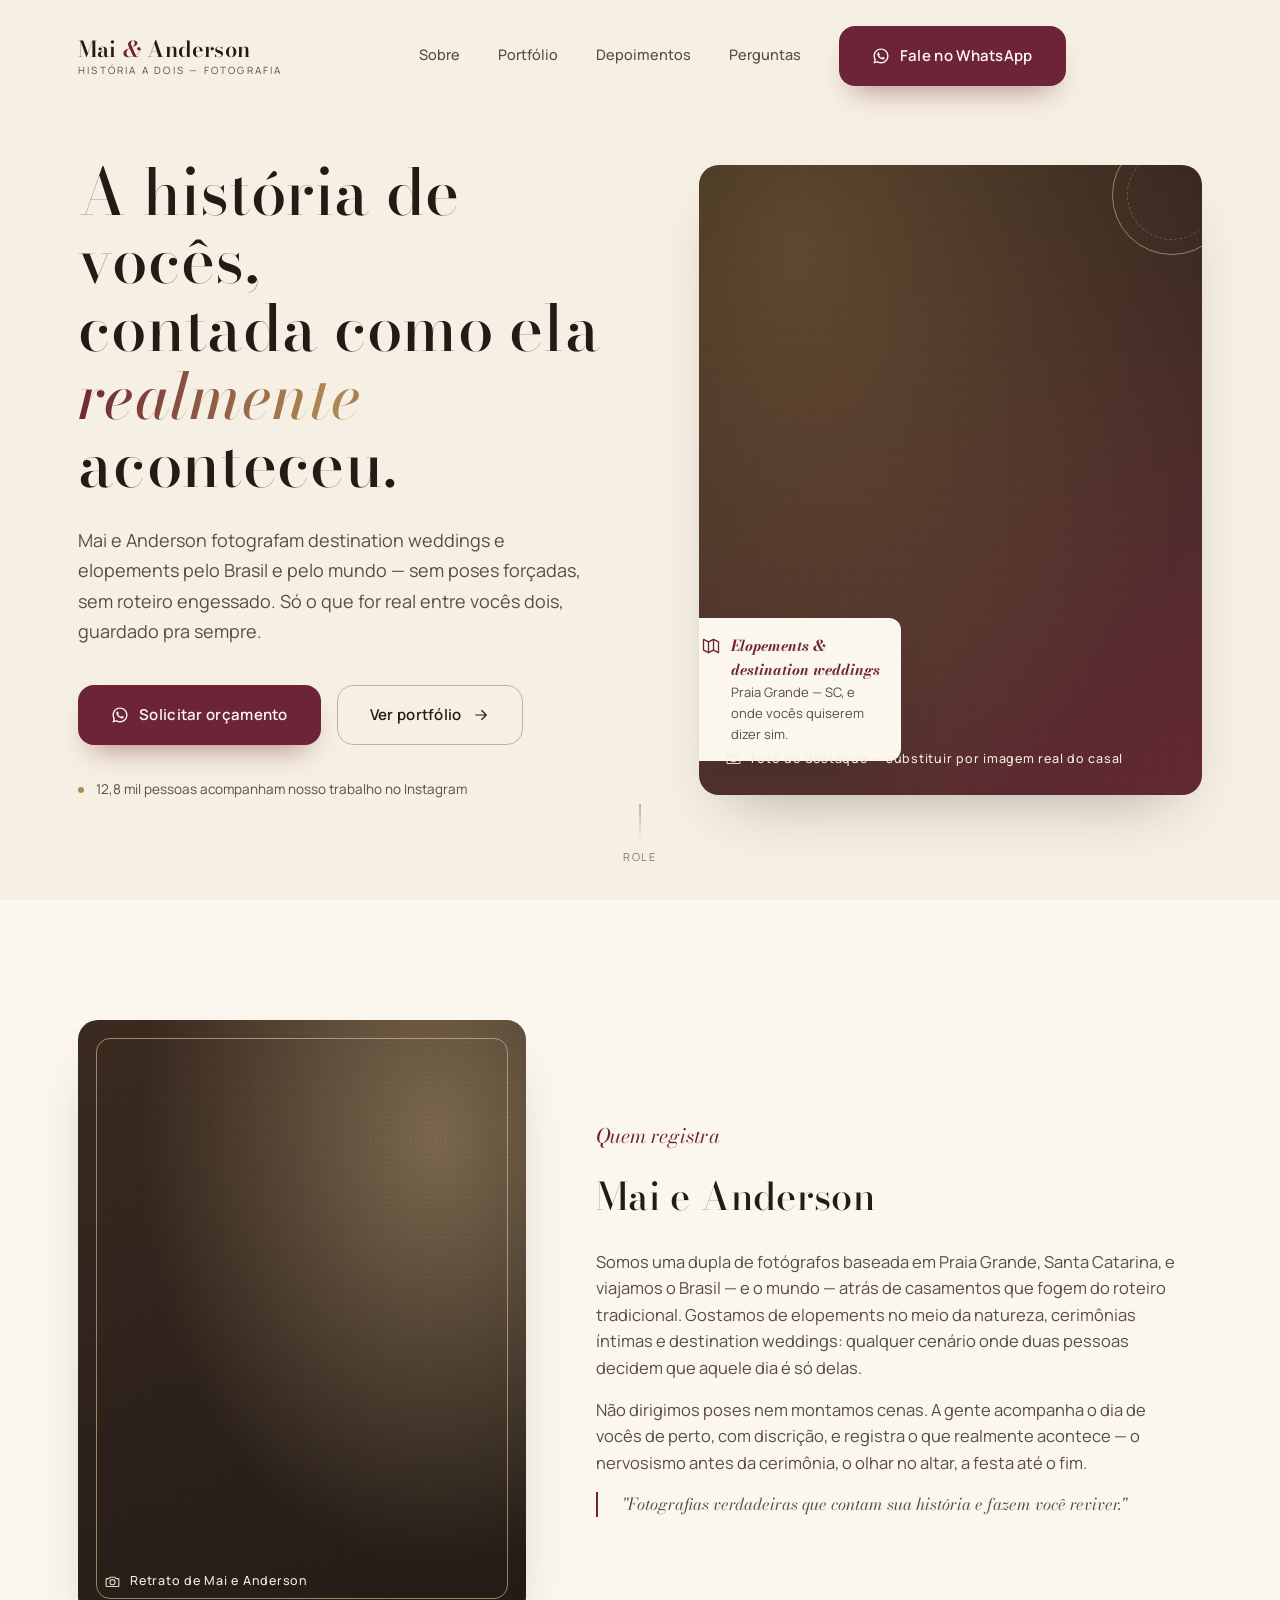
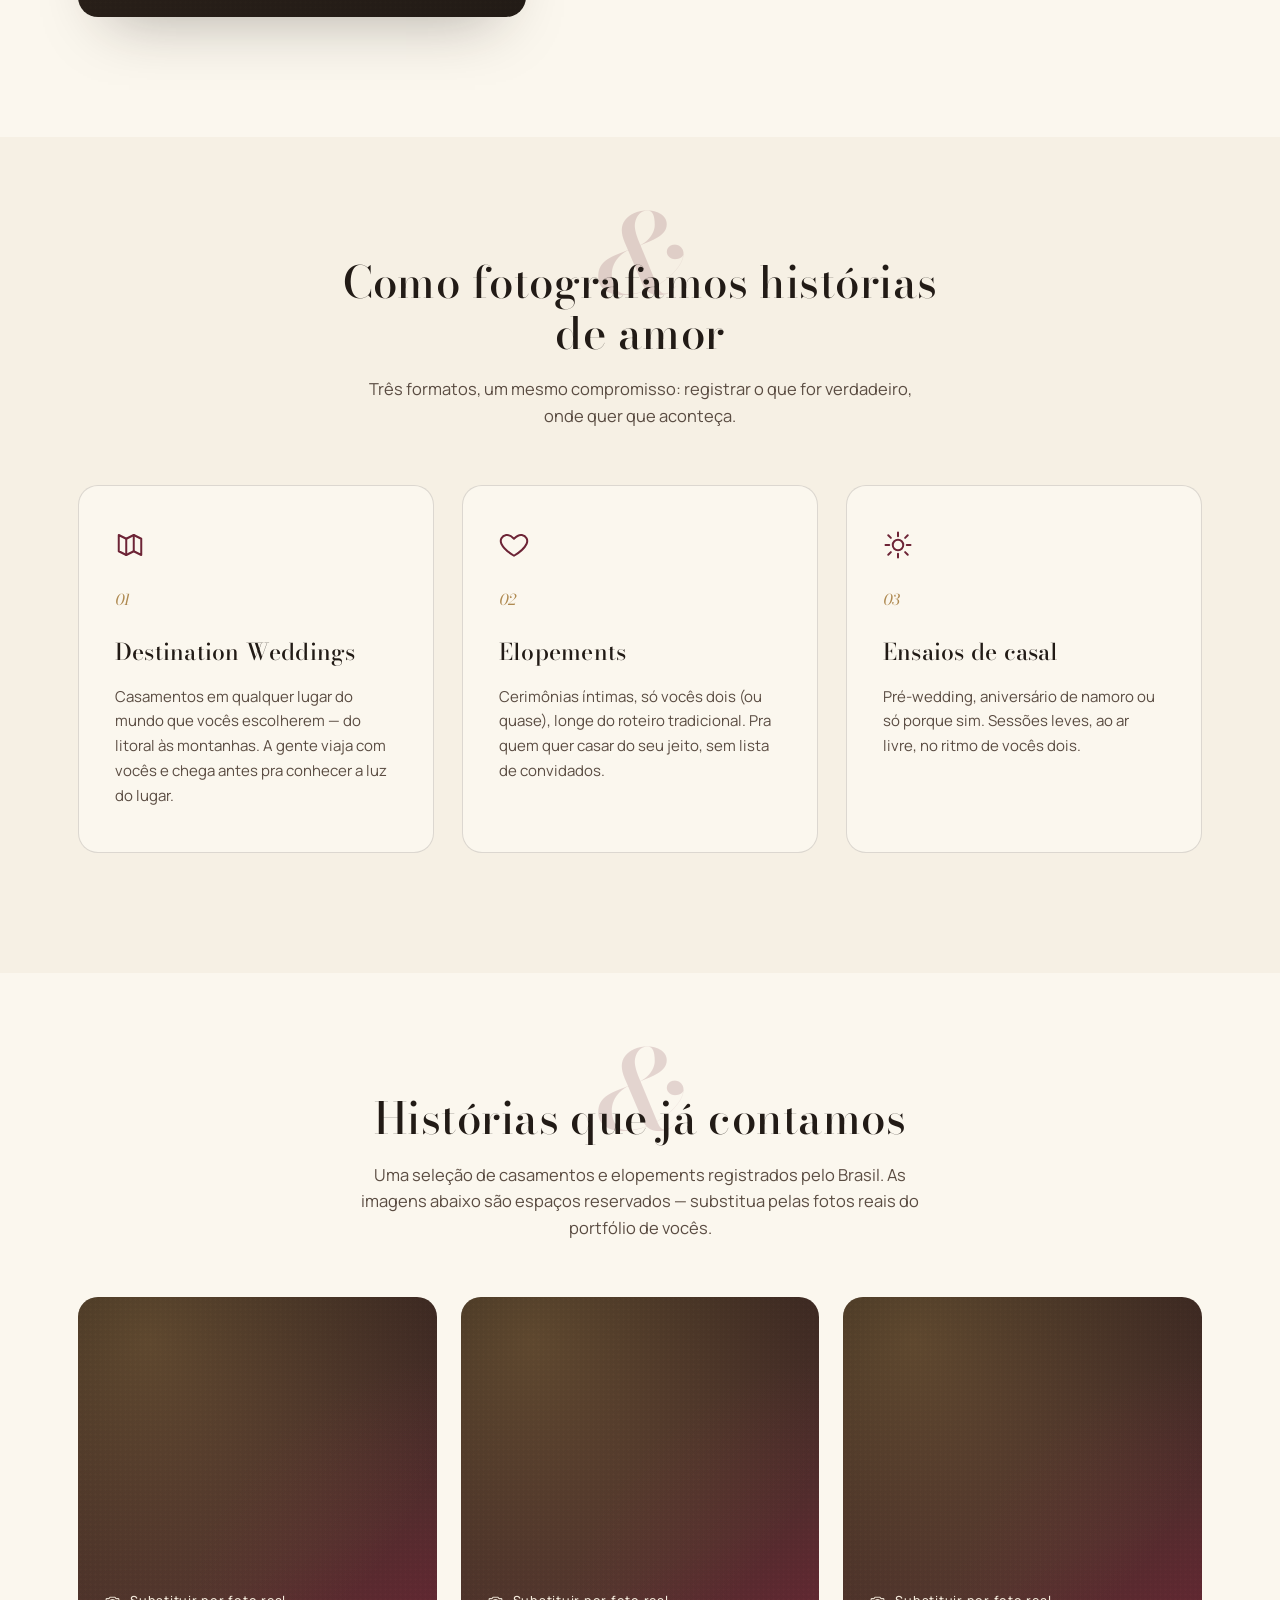
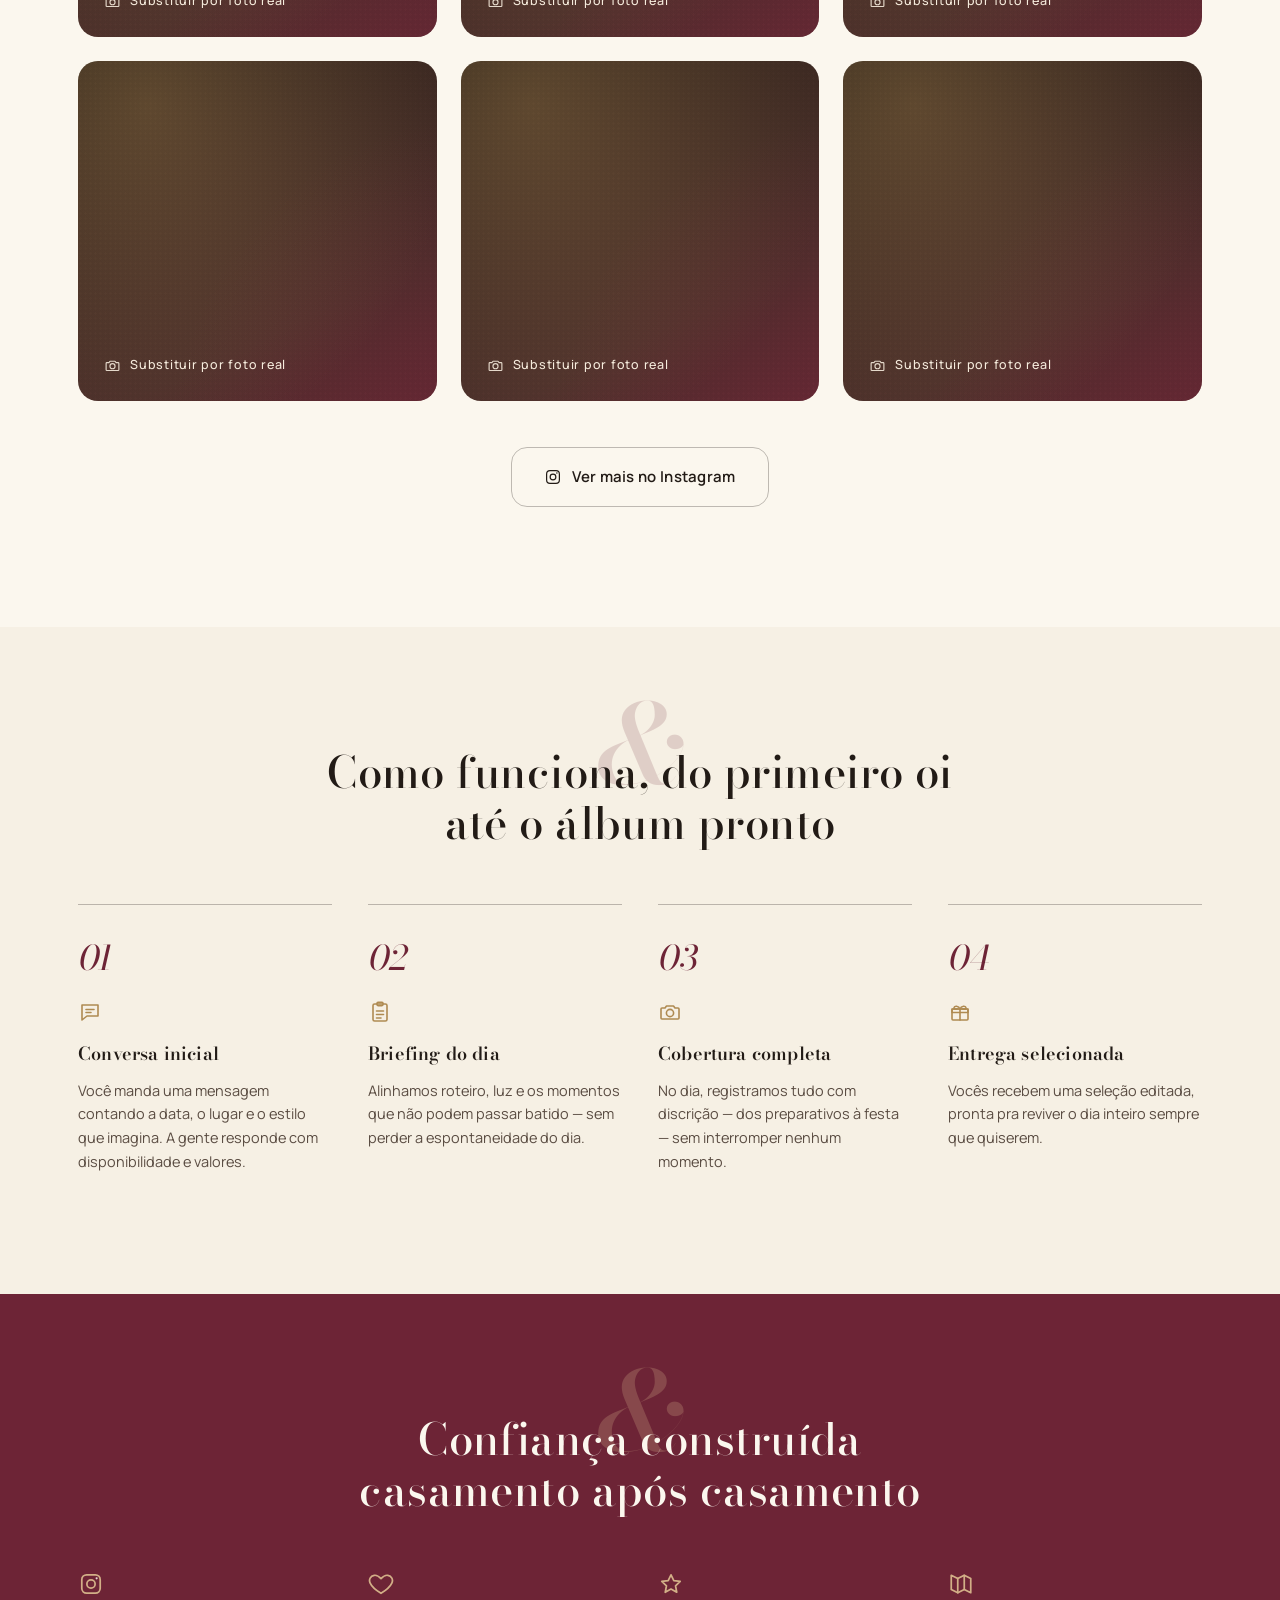
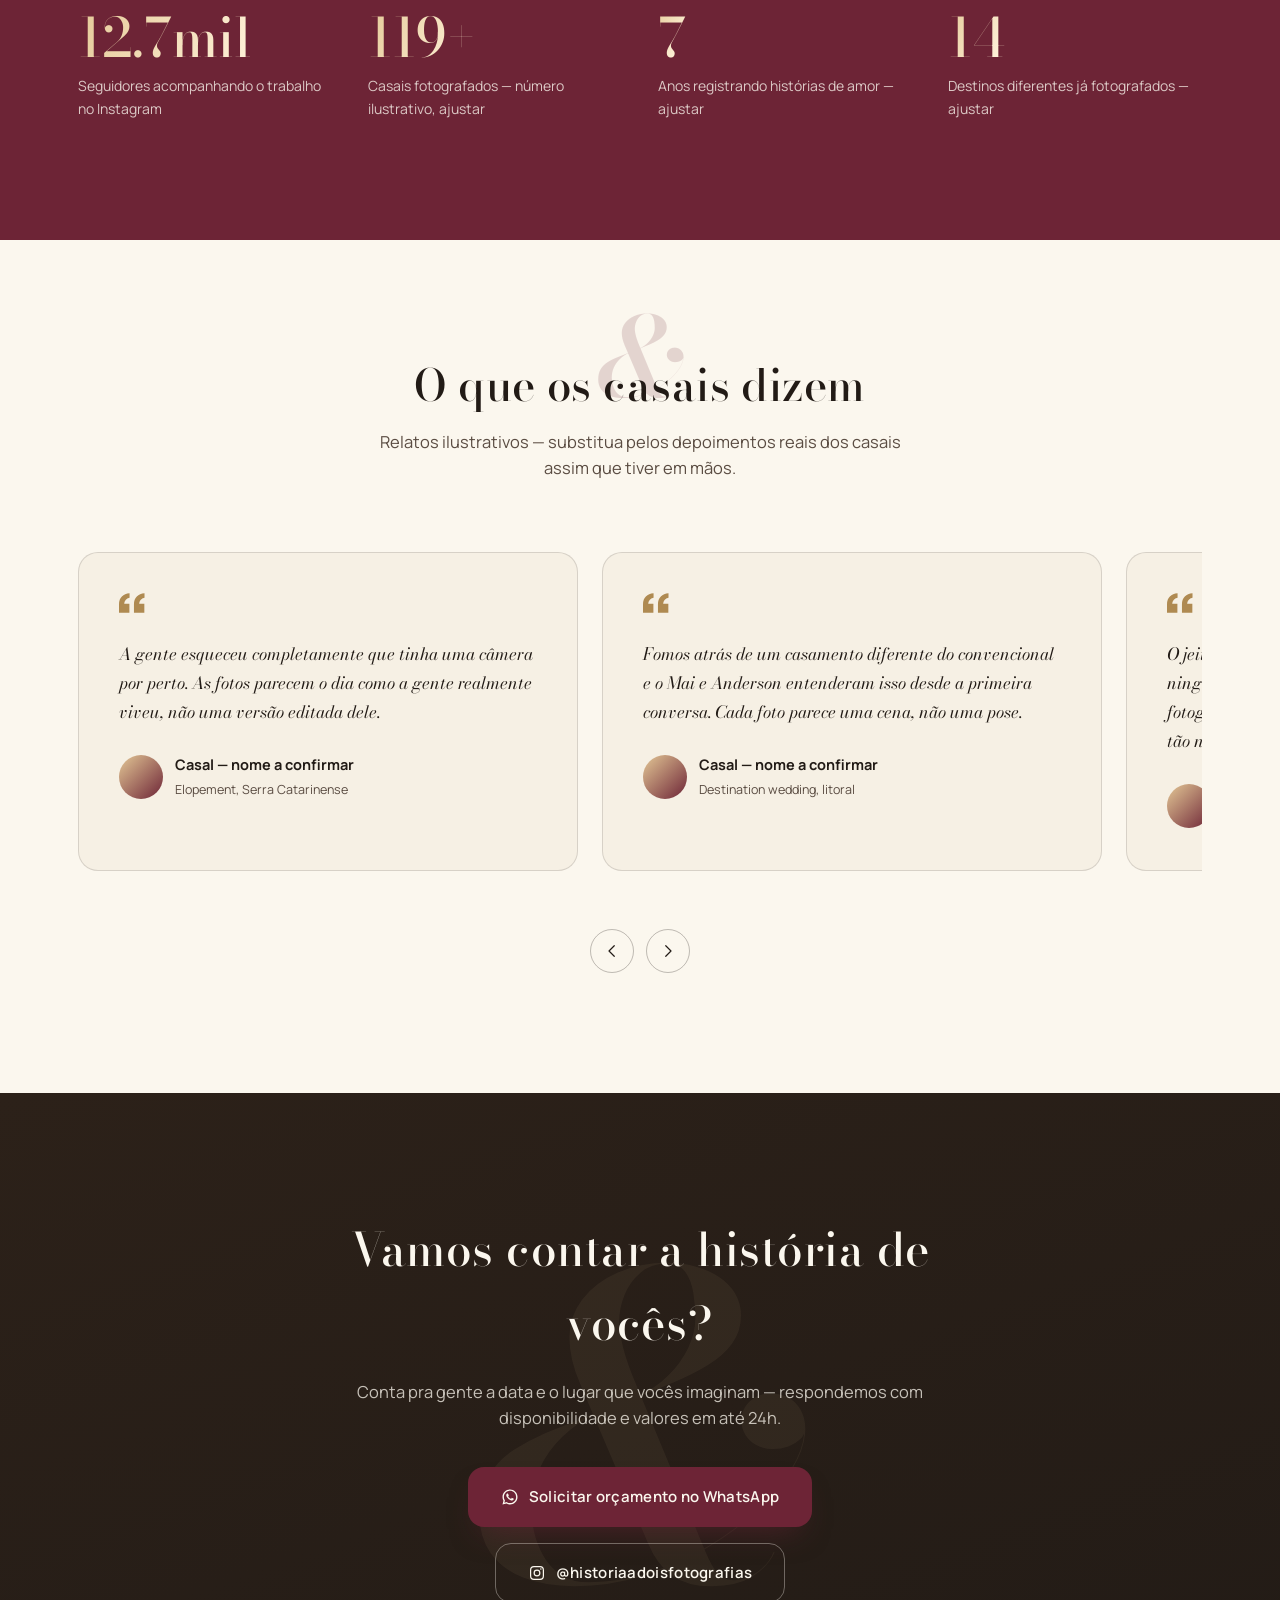
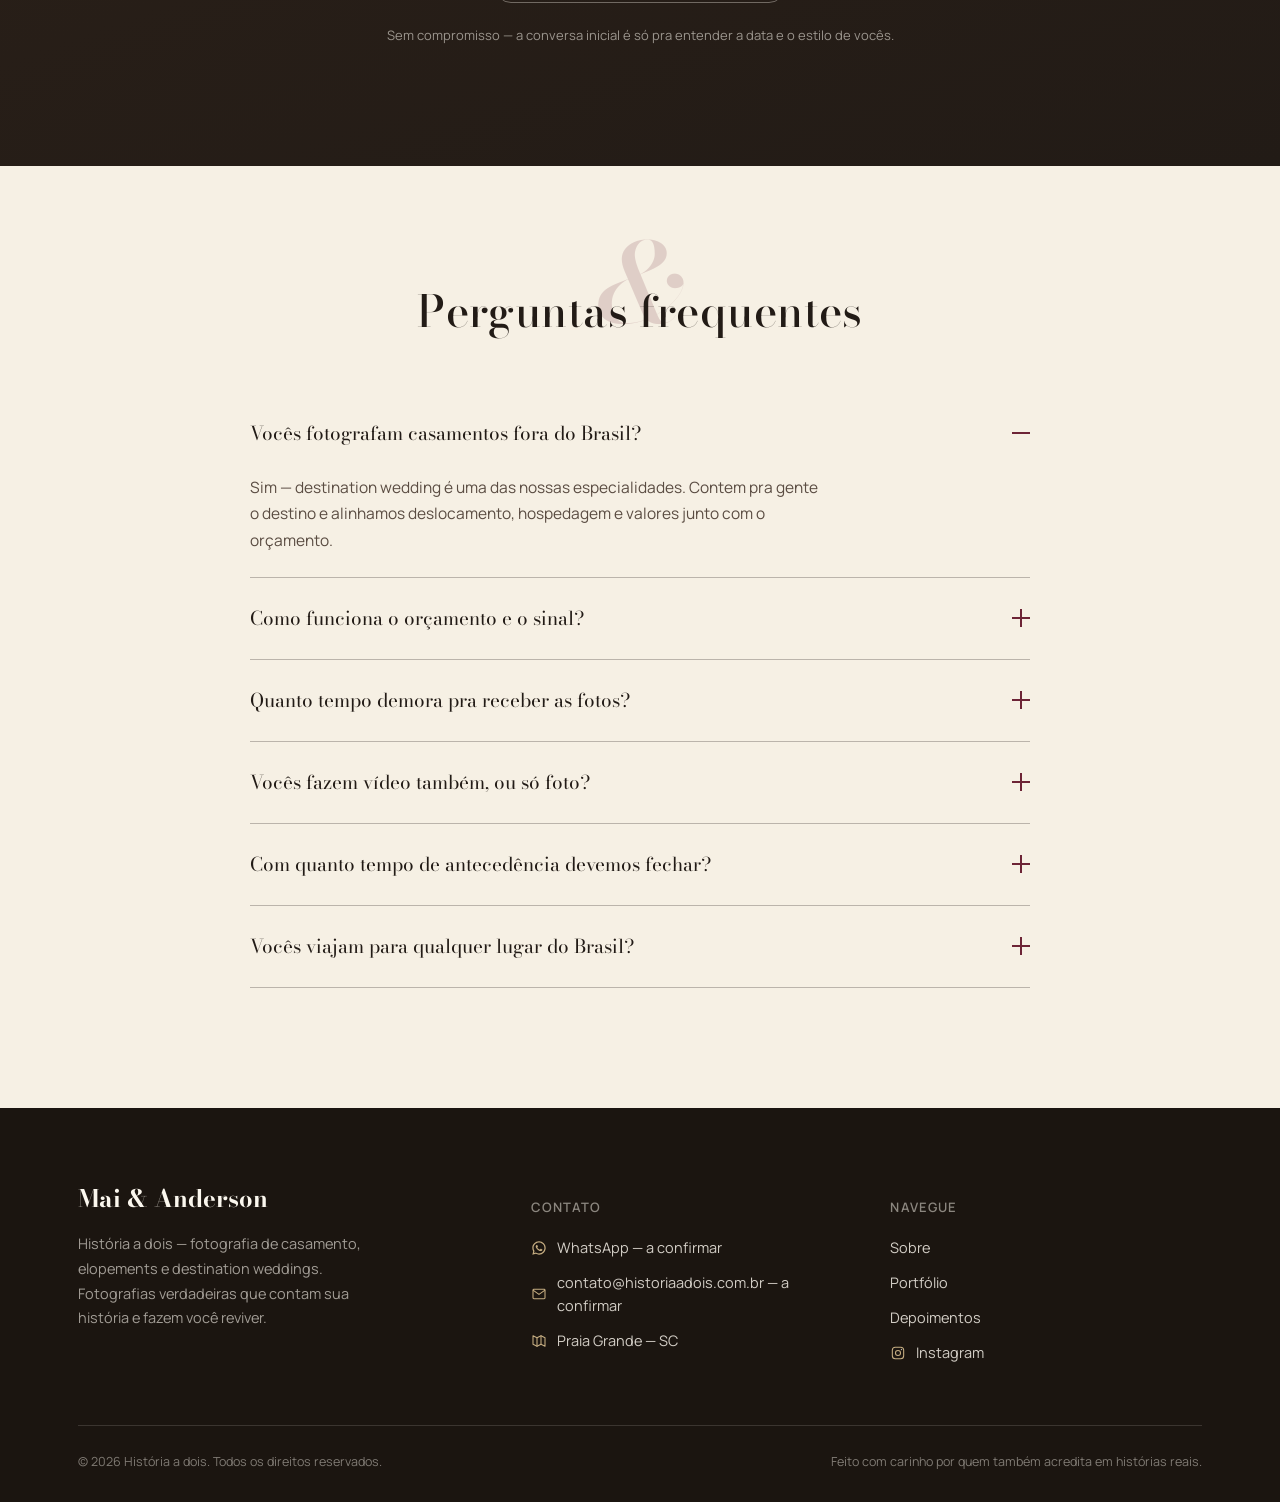
==== commit 7f9167be: "Centraliza de fato os títulos/subtítulos das seções O subtítulo (.section-head p) tinha max-width ma" ====
--- a/index.html
+++ b/index.html
@@ -264,7 +264,7 @@
 <!-- FAQ -->
 <section class="faq section" id="faq">
   <div class="wrap">
-    <div class="section-head reveal">
+    <div class="section-head reveal center">
       <span class="amp-mark" aria-hidden="true">&amp;</span>
       <h2>Perguntas frequentes</h2>
     </div>
--- a/css/style.css
+++ b/css/style.css
@@ -94,7 +94,7 @@
   position:relative;
   display:inline-flex;align-items:center;gap:10px;
   padding:17px 32px;
-  border-radius:999px;
+  border-radius:16px;
   font-family:'Manrope',sans-serif;
   font-weight:600;
   font-size:15px;
@@ -324,6 +324,8 @@
 .section-head h2{font-size:clamp(30px,3.6vw,44px);font-weight:500;line-height:1.15;position:relative;}
 .section-head p{margin-top:18px;font-size:16.5px;color:var(--ink-soft);max-width:56ch;}
 .section-head.center{margin-left:auto;margin-right:auto;text-align:center;}
+.section-head.center h2,
+.section-head.center p{margin-left:auto;margin-right:auto;}
 .section-head.center .amp-mark{left:50%;transform:translateX(-50%);}
 
 /* ===================== SOBRE ===================== */
@@ -442,7 +444,7 @@
 /* ===================== DEPOIMENTOS ===================== */
 .depoimentos{background:var(--paper);}
 .testi-track{
-  display:flex;gap:24px;overflow-x:auto;scroll-snap-type:x mandatory;scrollbar-width:none;padding-bottom:6px;cursor:grab;
+  display:flex;gap:24px;overflow-x:auto;overflow-y:hidden;touch-action:pan-x;scroll-snap-type:x mandatory;scrollbar-width:none;padding:14px 0 24px;cursor:grab;
 }
 .testi-track::-webkit-scrollbar{display:none;}
 .testi-track.dragging{cursor:grabbing;}
@@ -491,10 +493,13 @@
 .cta-final .btn-ghost{border-color:rgba(251,247,238,0.35);color:var(--paper);}
 .cta-final .btn-ghost:hover{background:rgba(251,247,238,0.08);border-color:var(--paper);}
 .cta-final .fine{margin-top:22px;font-size:13px;color:rgba(251,247,238,0.55);}
+@media(max-width:560px){
+  .cta-final .hero-cta .btn{padding:15px 26px;font-size:14px;min-height:48px;}
+}
 
 /* ===================== FAQ ===================== */
 .faq{background:var(--cream);}
-.faq-list{max-width:780px;}
+.faq-list{max-width:780px;margin-left:auto;margin-right:auto;}
 .faq-item{border-bottom:1px solid var(--line-strong);}
 .faq-q{
   width:100%;text-align:left;background:none;border:none;cursor:pointer;
@@ -521,7 +526,7 @@
 .foot-col a:hover{color:var(--gold-light);transform:translateX(3px);}
 .foot-link{display:flex !important;align-items:center;gap:10px;}
 .foot-link svg{width:16px;height:16px;stroke:var(--gold-light);fill:none;flex:none;opacity:.85;}
-.foot-link svg.ico-fill{fill:var(--gold-light);stroke:none;}
+.foot-link svg.ico-fill{fill:var(--gold-light);color:var(--gold-light);stroke:none;}
 .foot-bottom{display:flex;justify-content:space-between;align-items:center;padding-top:26px;font-size:12.5px;color:rgba(251,247,238,0.45);flex-wrap:wrap;gap:12px;}
 
 /* ===================== FLOATING WHATSAPP ===================== */
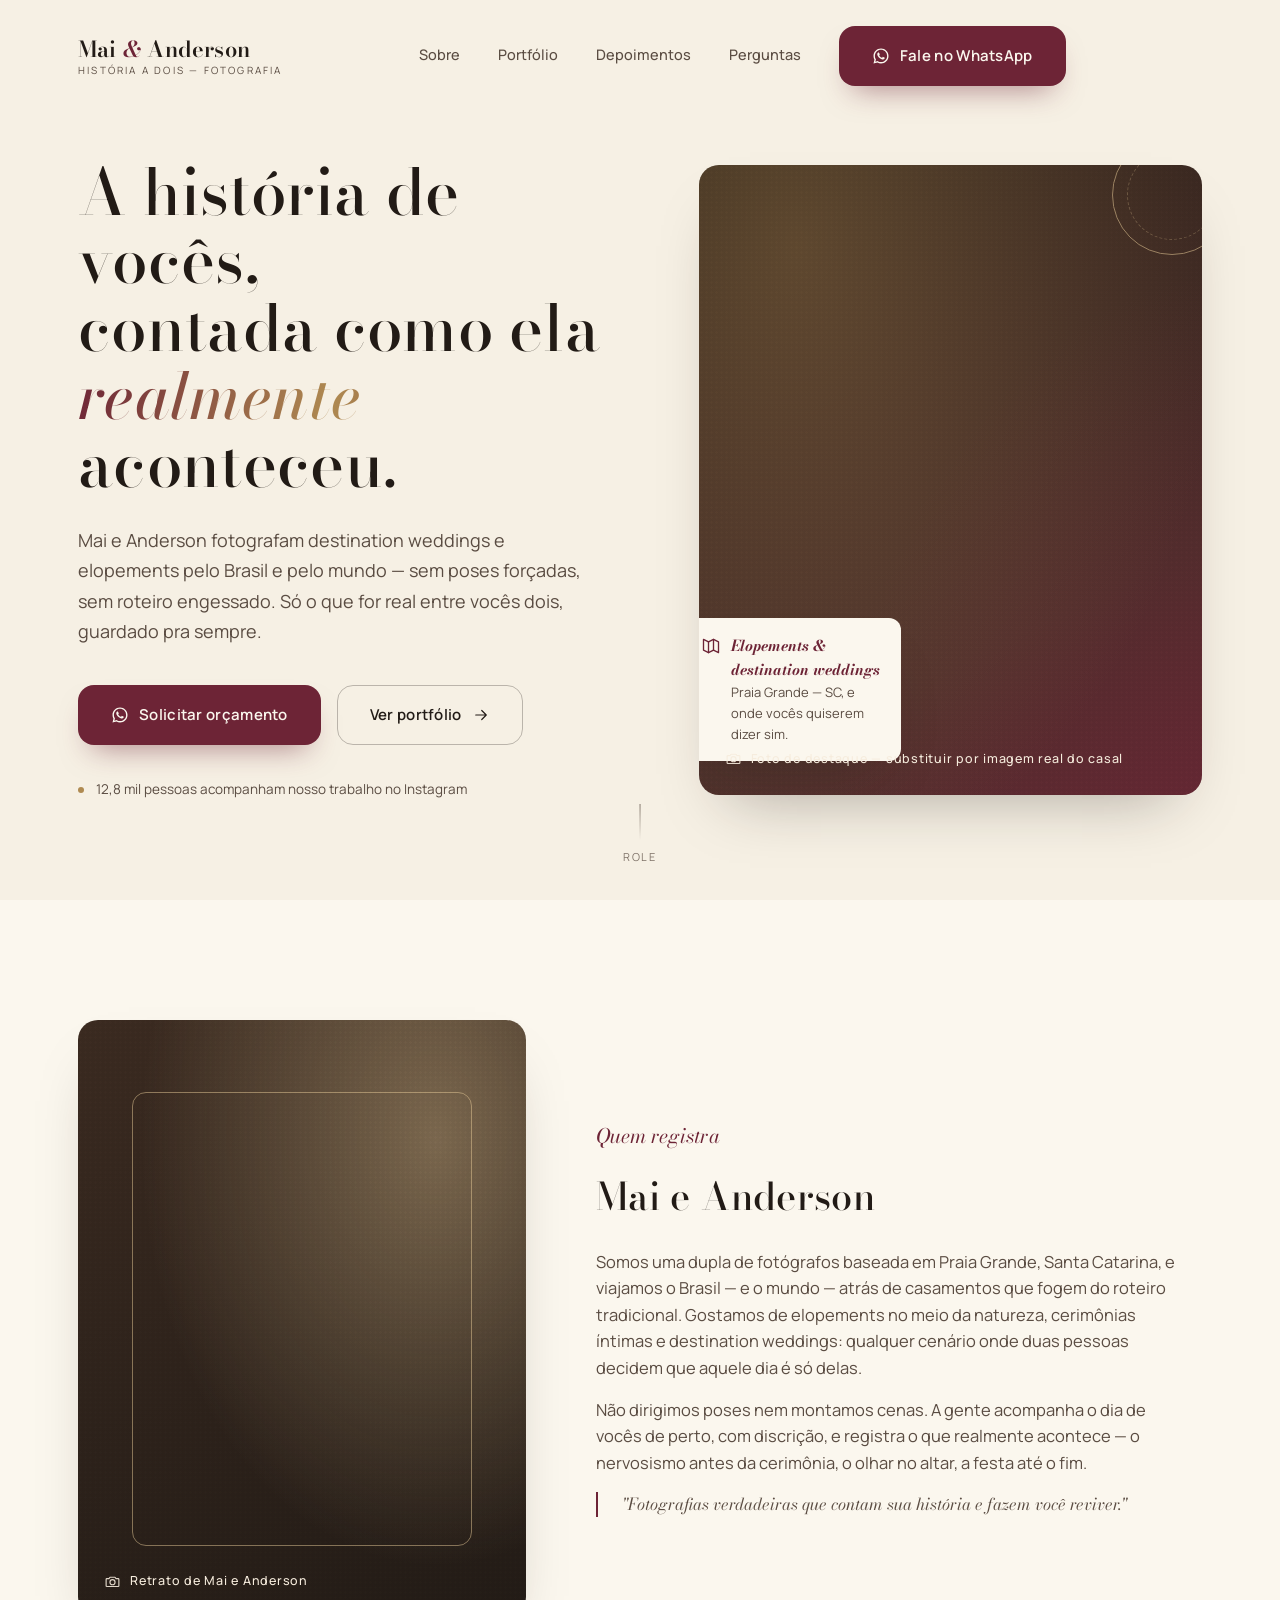
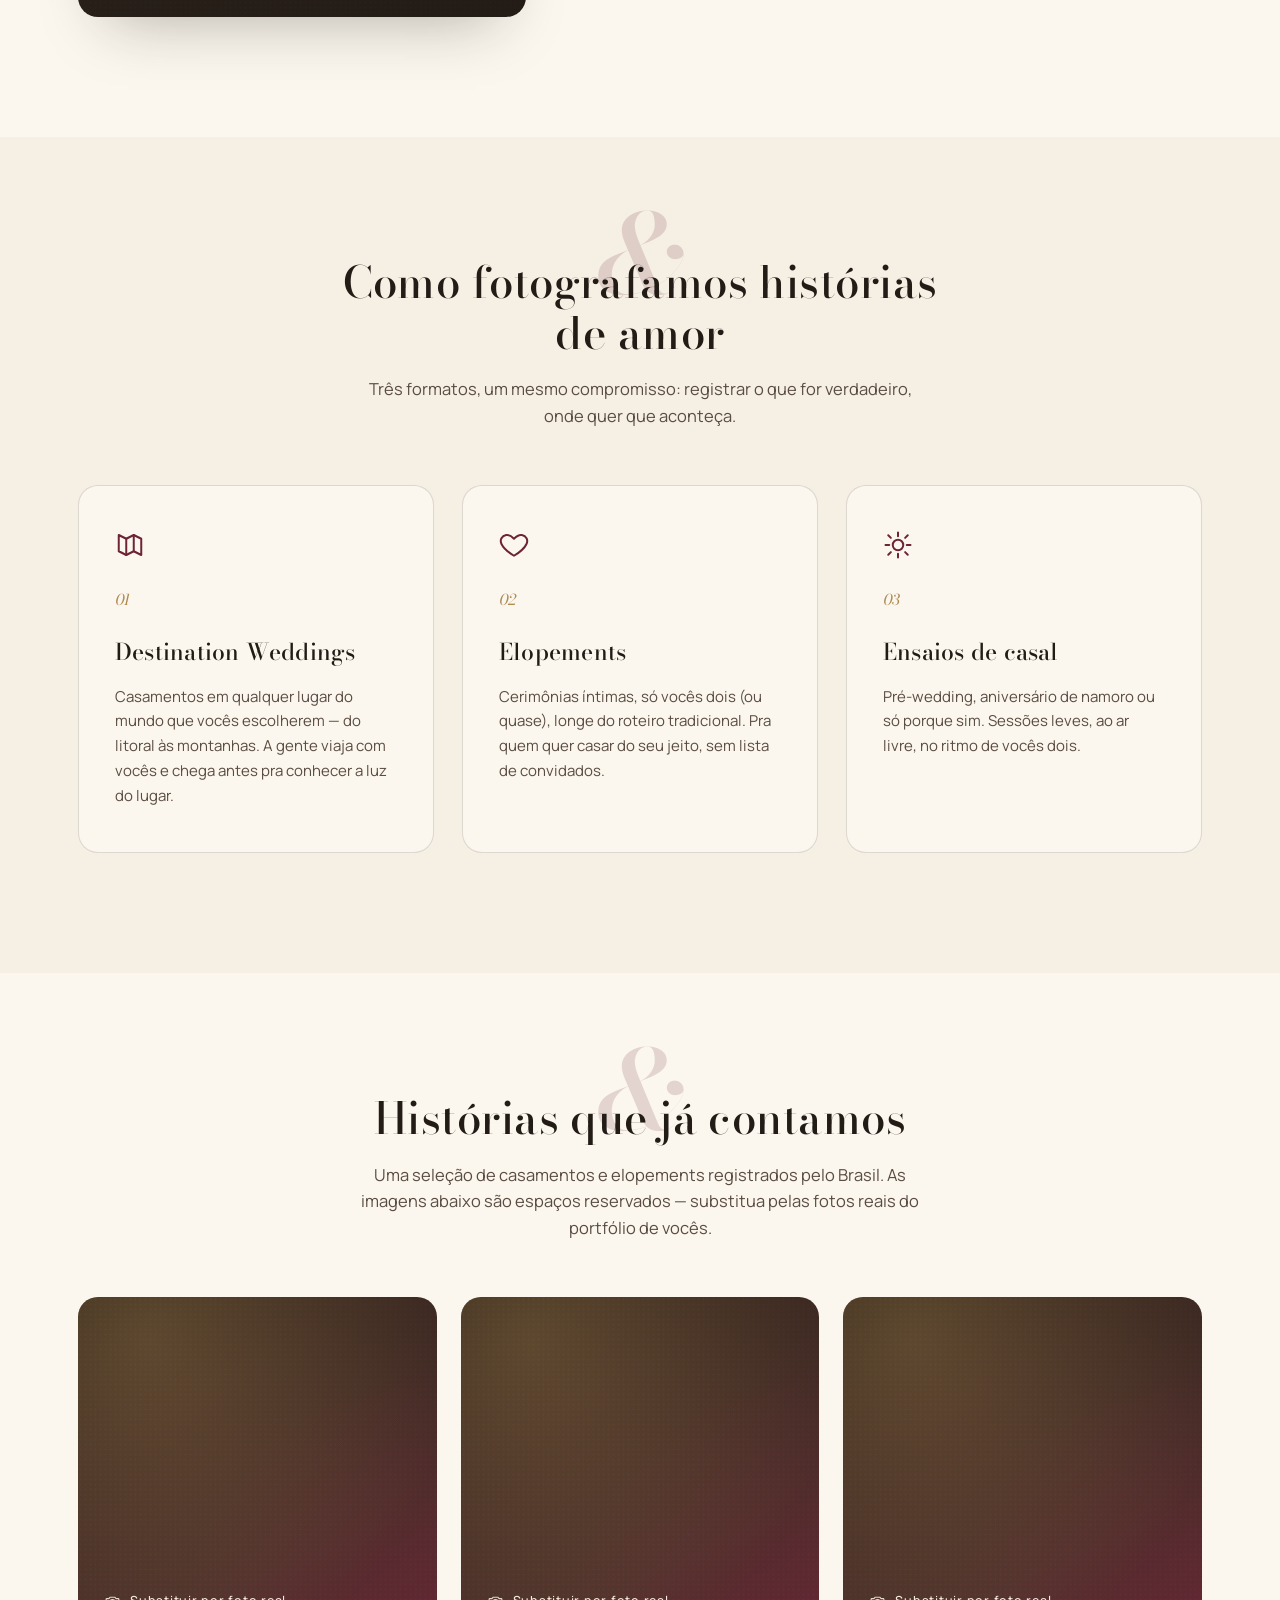
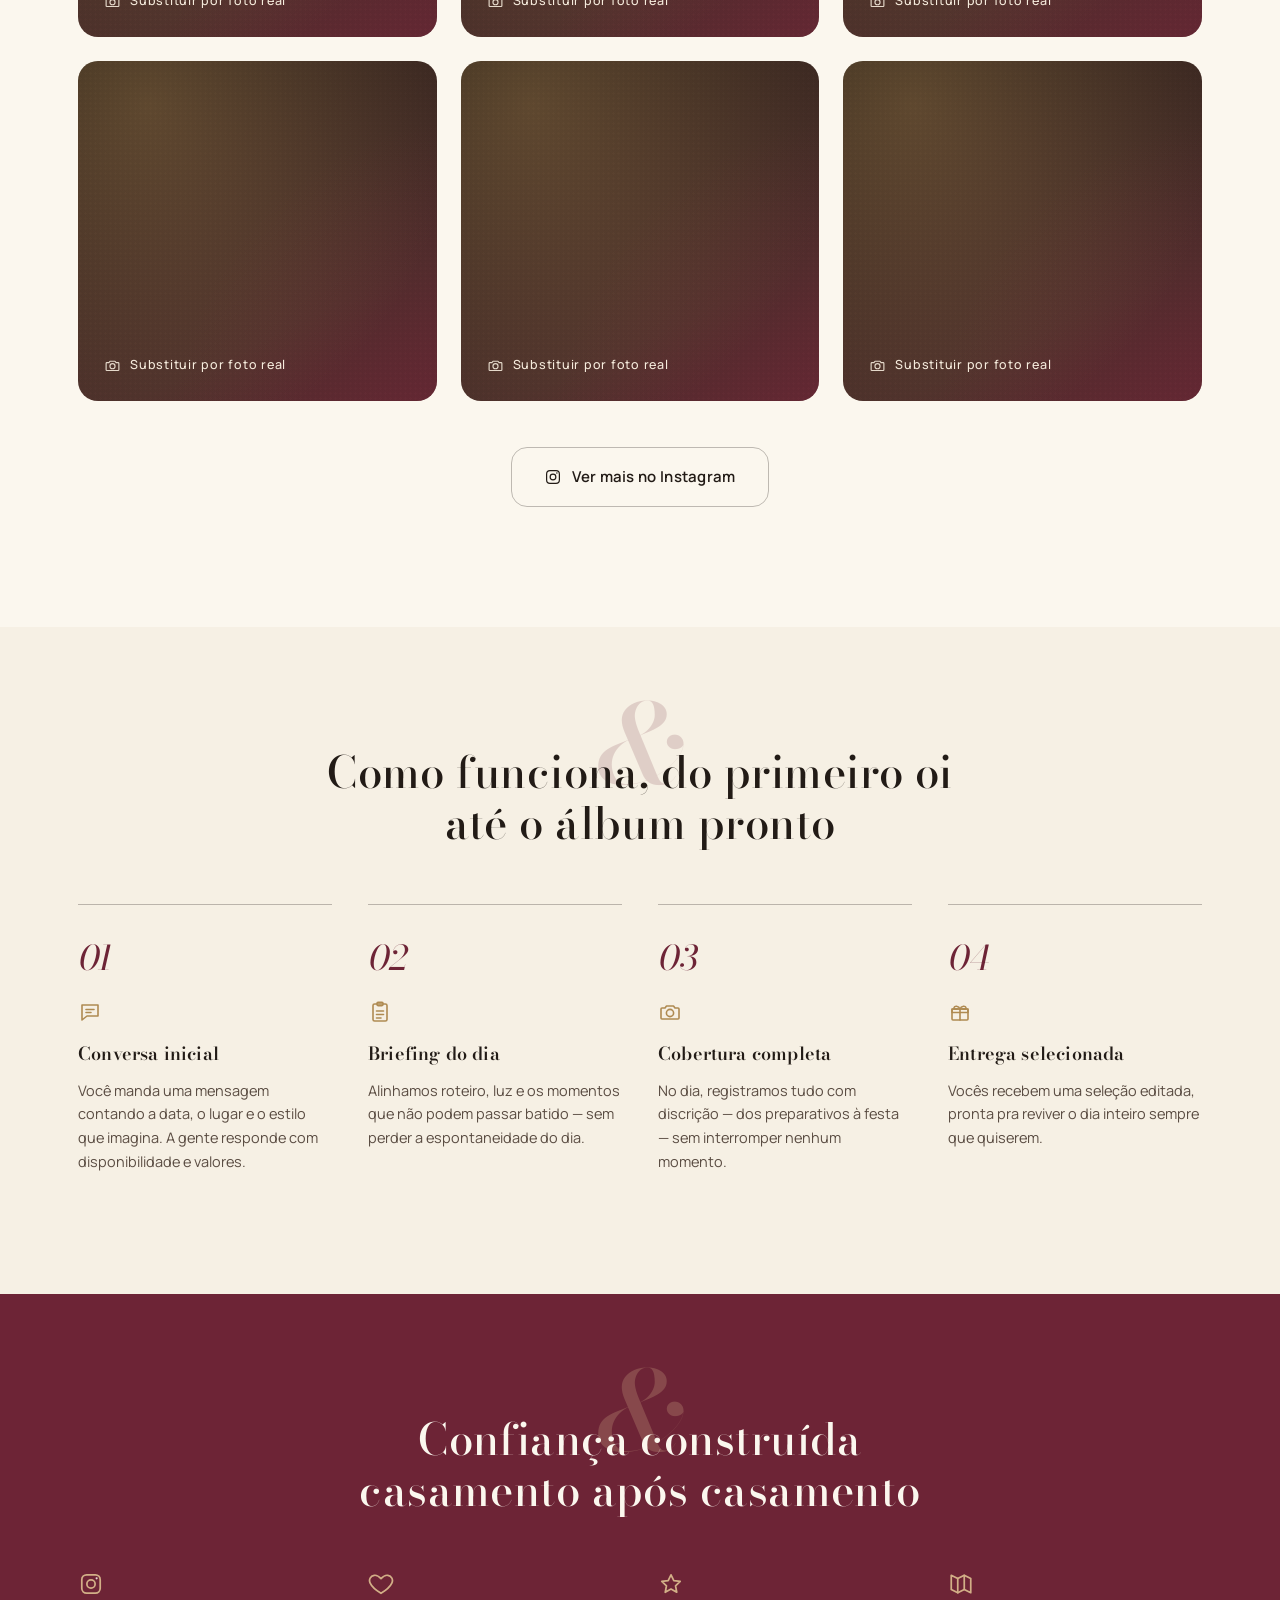
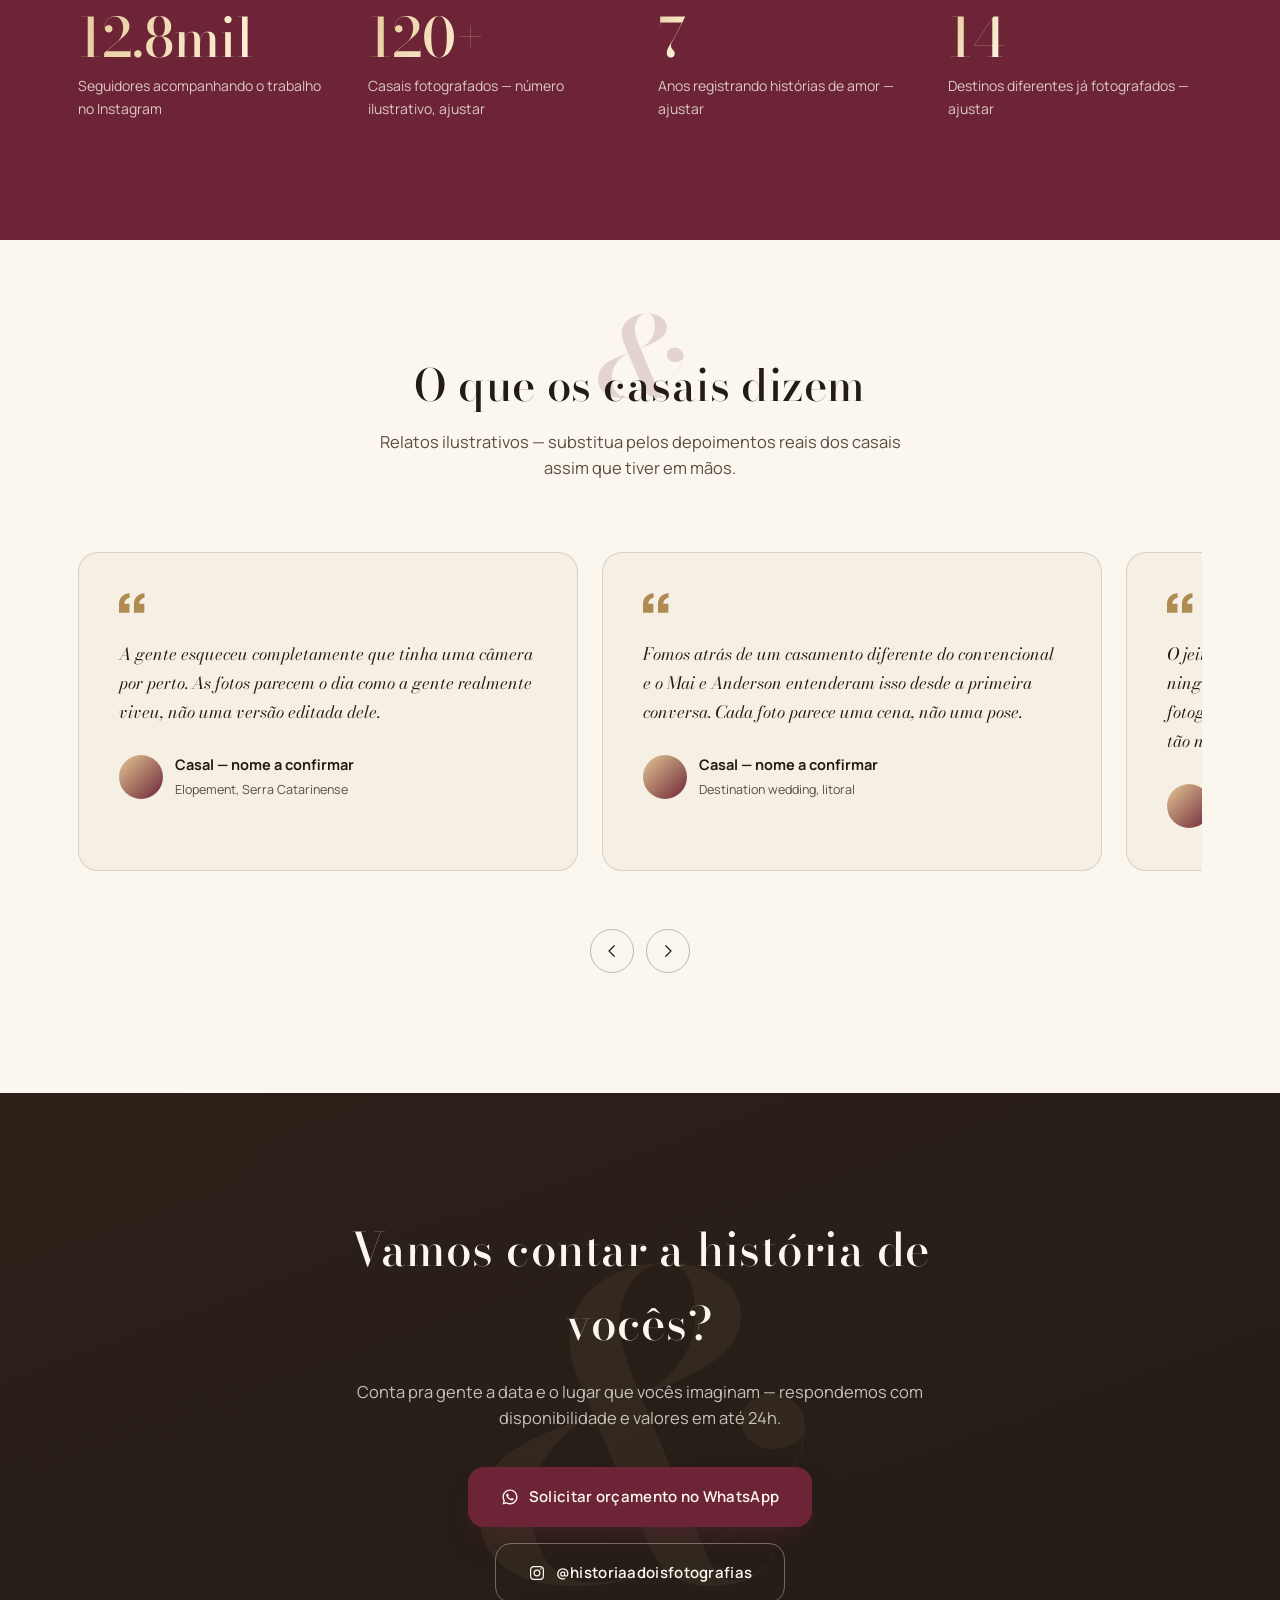
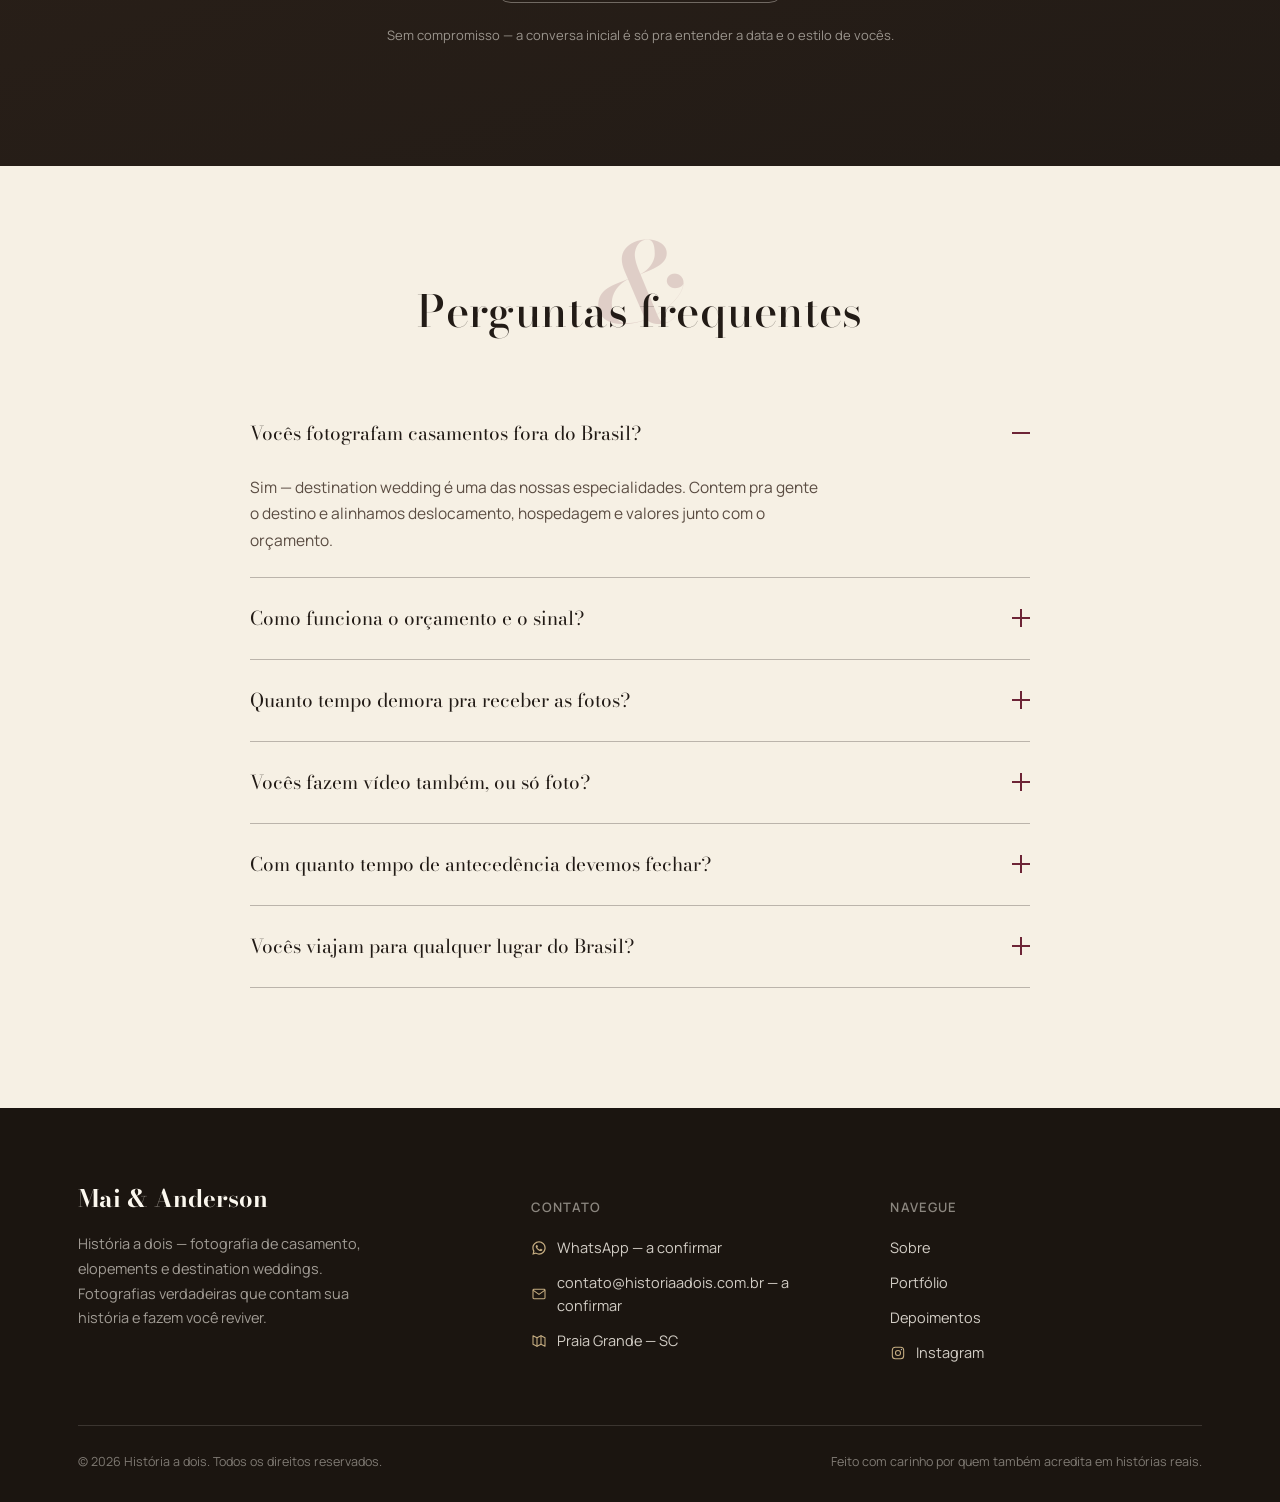
==== commit 8267e366: "Barra de progresso de scroll + hover dos cards mais rápido - Barra fina (3px, gradiente vinho→dourad" ====
--- a/index.html
+++ b/index.html
@@ -13,6 +13,8 @@
 <body>
 
 <a href="#main" class="skip-link">Pular para o conteúdo</a>
+
+<div class="scroll-progress" id="scrollProgress" aria-hidden="true"></div>
 
 <!-- SVG SPRITE -->
 <svg width="0" height="0" style="position:absolute">
--- a/css/style.css
+++ b/css/style.css
@@ -329,14 +329,14 @@
 .section-head.center .amp-mark{left:50%;transform:translateX(-50%);}
 
 /* ===================== SOBRE ===================== */
-.sobre{background:var(--paper);}
+.sobre{background:var(--paper);overflow:hidden;}
 .sobre .wrap{display:grid;grid-template-columns:0.85fr 1.15fr;gap:70px;align-items:center;}
 @media(max-width:900px){.sobre .wrap{grid-template-columns:1fr;gap:40px;}}
-.sobre-portrait{position:relative;aspect-ratio:3/4;border-radius:var(--radius);overflow:hidden;box-shadow:var(--shadow);}
-.sobre-portrait .ph-tile{background:
+.sobre-portrait{position:relative;aspect-ratio:3/4;border-radius:var(--radius);box-shadow:var(--shadow);}
+.sobre-portrait .ph-tile{border-radius:var(--radius);overflow:hidden;background:
     radial-gradient(120% 130% at 80% 20%, rgba(228,200,150,0.4), transparent 55%),
     linear-gradient(160deg,#3a2a20 0%,#221b16 100%);}
-.sobre-ring{position:absolute;inset:18px;border:1px solid var(--gold-light);border-radius:calc(var(--radius) - 6px);pointer-events:none;opacity:.6;animation:ring-spin 40s linear infinite reverse;}
+.sobre-ring{position:absolute;inset:12%;border:1.5px solid var(--gold-light);border-radius:14px;pointer-events:none;opacity:.5;animation:ring-spin 40s linear infinite reverse;}
 .sobre-copy .kicker{font-family:'Bodoni Moda',serif;font-style:italic;color:var(--wine);font-size:20px;margin-bottom:14px;display:block;}
 .sobre-copy h2{font-size:clamp(28px,3.4vw,38px);margin-bottom:22px;}
 .sobre-copy p{color:var(--ink-soft);font-size:16.5px;max-width:58ch;}
@@ -355,7 +355,7 @@
   border:1px solid var(--line);
   border-radius:var(--radius);
   padding:44px 36px;
-  transition:background .4s var(--ease), transform .5s var(--ease), border-color .4s var(--ease), box-shadow .5s var(--ease);
+  transition:background .28s var(--ease), transform .28s var(--ease), border-color .28s var(--ease), box-shadow .28s var(--ease);
   position:relative;
   overflow:hidden;
 }
@@ -365,11 +365,11 @@
 }
 .serv-card:hover{border-color:var(--line-strong);transform:translateY(-6px);box-shadow:0 26px 44px -28px rgba(34,27,22,0.35);}
 .serv-card:hover::before{opacity:1;}
-.serv-num{font-family:'Bodoni Moda',serif;font-style:italic;font-size:15px;color:var(--gold);display:block;margin-bottom:22px;position:relative;transition:transform .5s var(--ease);}
+.serv-num{font-family:'Bodoni Moda',serif;font-style:italic;font-size:15px;color:var(--gold);display:block;margin-bottom:22px;position:relative;transition:transform .28s var(--ease);}
 .serv-card:hover .serv-num{transform:translateX(4px);}
 .serv-card h3{font-size:23px;font-weight:500;margin-bottom:14px;position:relative;}
 .serv-card p{font-size:15px;color:var(--ink-soft);line-height:1.65;position:relative;}
-.serv-card svg{width:30px;height:30px;stroke:var(--wine);fill:none;margin-bottom:20px;position:relative;transition:transform .55s var(--ease);}
+.serv-card svg{width:30px;height:30px;stroke:var(--wine);fill:none;margin-bottom:20px;position:relative;transition:transform .3s var(--ease);}
 .serv-card:hover svg{transform:scale(1.12) rotate(-4deg);}
 
 /* ===================== PORTFOLIO ===================== */
@@ -389,12 +389,12 @@
 .port-item{
   position:relative;overflow:hidden;border-radius:var(--radius);cursor:pointer;
 }
-.port-item .ph-tile{transition:transform 1.1s var(--ease);}
+.port-item .ph-tile{transition:transform .5s var(--ease);}
 .port-item:hover .ph-tile{transform:scale(1.08) rotate(.4deg);}
 .port-item::after{
   content:"";position:absolute;inset:10px;border:1px solid rgba(246,236,221,0.55);
   border-radius:calc(var(--radius) - 6px);
-  opacity:0;transform:scale(.94);transition:opacity .5s var(--ease), transform .5s var(--ease);
+  opacity:0;transform:scale(.94);transition:opacity .3s var(--ease), transform .3s var(--ease);
   pointer-events:none;
 }
 .port-item:hover::after{opacity:1;transform:scale(1);}
@@ -402,10 +402,10 @@
   position:absolute;inset:0;
   background:linear-gradient(0deg,rgba(20,14,11,0.78) 0%,rgba(20,14,11,0) 46%);
   display:flex;align-items:flex-end;padding:20px;
-  opacity:0;transition:opacity .45s var(--ease);
+  opacity:0;transition:opacity .28s var(--ease);
 }
 .port-item:hover .port-overlay{opacity:1;}
-.port-overlay span{color:#f6ecdd;font-size:14px;font-weight:500;letter-spacing:0.01em;display:flex;align-items:center;gap:8px;transform:translateY(8px);transition:transform .5s var(--ease);}
+.port-overlay span{color:#f6ecdd;font-size:14px;font-weight:500;letter-spacing:0.01em;display:flex;align-items:center;gap:8px;transform:translateY(8px);transition:transform .3s var(--ease);}
 .port-item:hover .port-overlay span{transform:translateY(0);}
 .port-overlay svg{width:15px;height:15px;stroke:#f6ecdd;fill:none;flex:none;}
 .port-cta{text-align:center;margin-top:46px;}
@@ -415,10 +415,10 @@
 .proc-list{display:grid;grid-template-columns:repeat(4,1fr);gap:36px;}
 @media(max-width:920px){.proc-list{grid-template-columns:1fr 1fr;}}
 @media(max-width:560px){.proc-list{grid-template-columns:1fr;}}
-.proc-item{position:relative;padding-top:26px;border-top:1px solid var(--line-strong);transition:transform .5s var(--ease);}
+.proc-item{position:relative;padding-top:26px;border-top:1px solid var(--line-strong);transition:transform .28s var(--ease);}
 .proc-item:hover{transform:translateY(-4px);}
 .proc-item .num{font-family:'Bodoni Moda',serif;font-style:italic;font-size:34px;color:var(--wine);display:block;margin-bottom:14px;}
-.proc-item .proc-ico{width:24px;height:24px;stroke:var(--gold);fill:none;display:block;margin-bottom:16px;transition:transform .5s var(--ease);}
+.proc-item .proc-ico{width:24px;height:24px;stroke:var(--gold);fill:none;display:block;margin-bottom:16px;transition:transform .3s var(--ease);}
 .proc-item:hover .proc-ico{transform:scale(1.15) translateY(-2px);}
 .proc-item h3{font-size:18px;font-weight:600;margin-bottom:10px;}
 .proc-item p{font-size:14.5px;color:var(--ink-soft);line-height:1.65;}
@@ -453,7 +453,7 @@
   flex:0 0 auto;width:min(500px,84vw);scroll-snap-align:start;
   background:var(--cream);border:1px solid var(--line);padding:40px;
   border-radius:var(--radius);
-  transition:transform .5s var(--ease), box-shadow .5s var(--ease);
+  transition:transform .28s var(--ease), box-shadow .28s var(--ease);
 }
 .testi-card::before{
   content:"";position:absolute;inset:0;opacity:0;transition:opacity .5s var(--ease);pointer-events:none;
@@ -462,7 +462,7 @@
 .testi-card:hover{transform:translateY(-6px);box-shadow:var(--shadow);}
 .testi-card:hover::before{opacity:1;}
 .testi-card > *{position:relative;}
-.testi-quote{width:26px;height:20px;fill:var(--gold);margin-bottom:20px;transition:transform .5s var(--ease);}
+.testi-quote{width:26px;height:20px;fill:var(--gold);margin-bottom:20px;transition:transform .3s var(--ease);}
 .testi-card:hover .testi-quote{transform:scale(1.15) rotate(-6deg);}
 .testi-card p.txt{font-size:17px;line-height:1.7;color:var(--ink);font-family:'Bodoni Moda',serif;font-style:italic;}
 .testi-foot{display:flex;align-items:center;gap:12px;margin-top:26px;}
@@ -554,6 +554,15 @@
 .float-wa:hover{transform:scale(1.1);background:var(--wa-green-dark);box-shadow:0 18px 36px -10px rgba(37,211,102,0.8);}
 .float-wa svg{width:29px;height:29px;}
 
+/* ===================== SCROLL PROGRESS ===================== */
+.scroll-progress{
+  position:fixed;top:0;left:0;right:0;height:3px;z-index:200;
+  background:linear-gradient(90deg,var(--wine),var(--gold));
+  transform:scaleX(0);transform-origin:0 50%;
+  will-change:transform;
+  pointer-events:none;
+}
+
 /* Skip link */
 .skip-link{position:absolute;left:-999px;top:0;background:var(--wine);color:var(--paper);padding:12px 20px;z-index:200;}
 .skip-link:focus{left:16px;top:16px;}
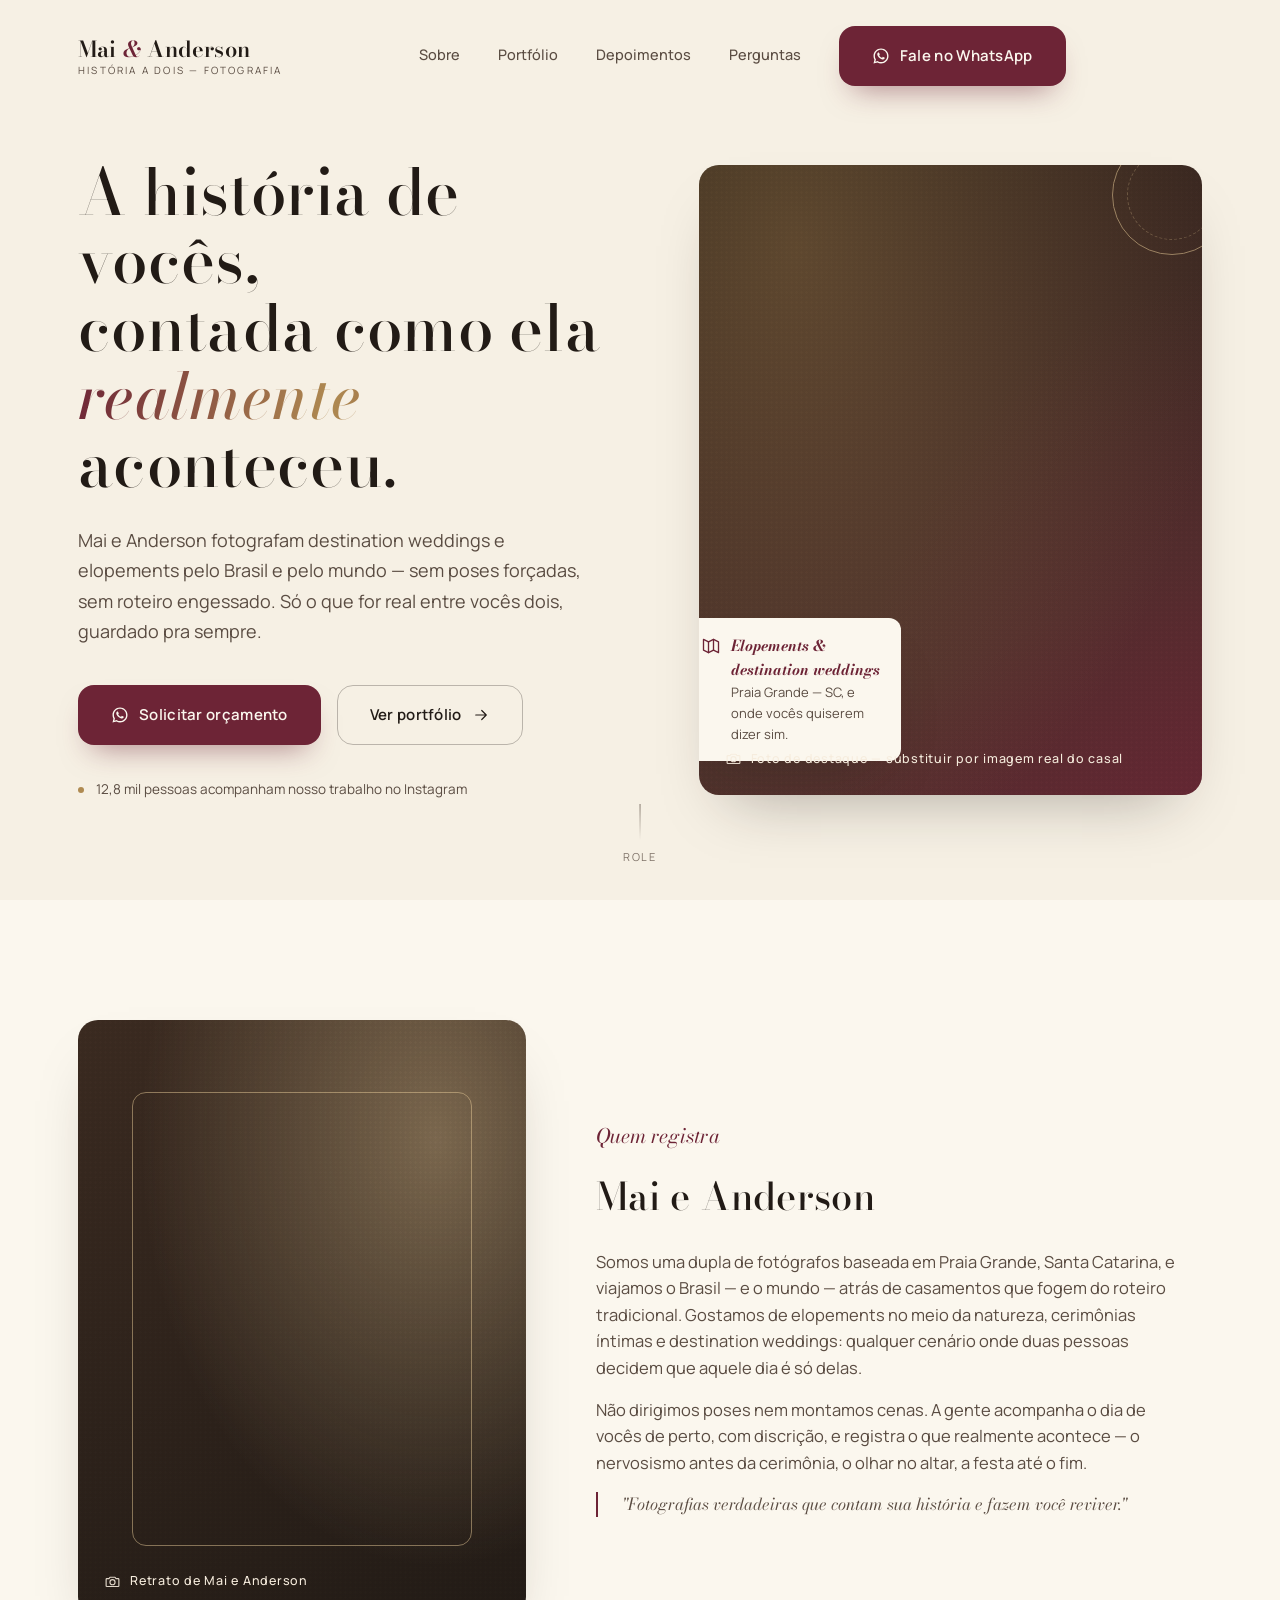
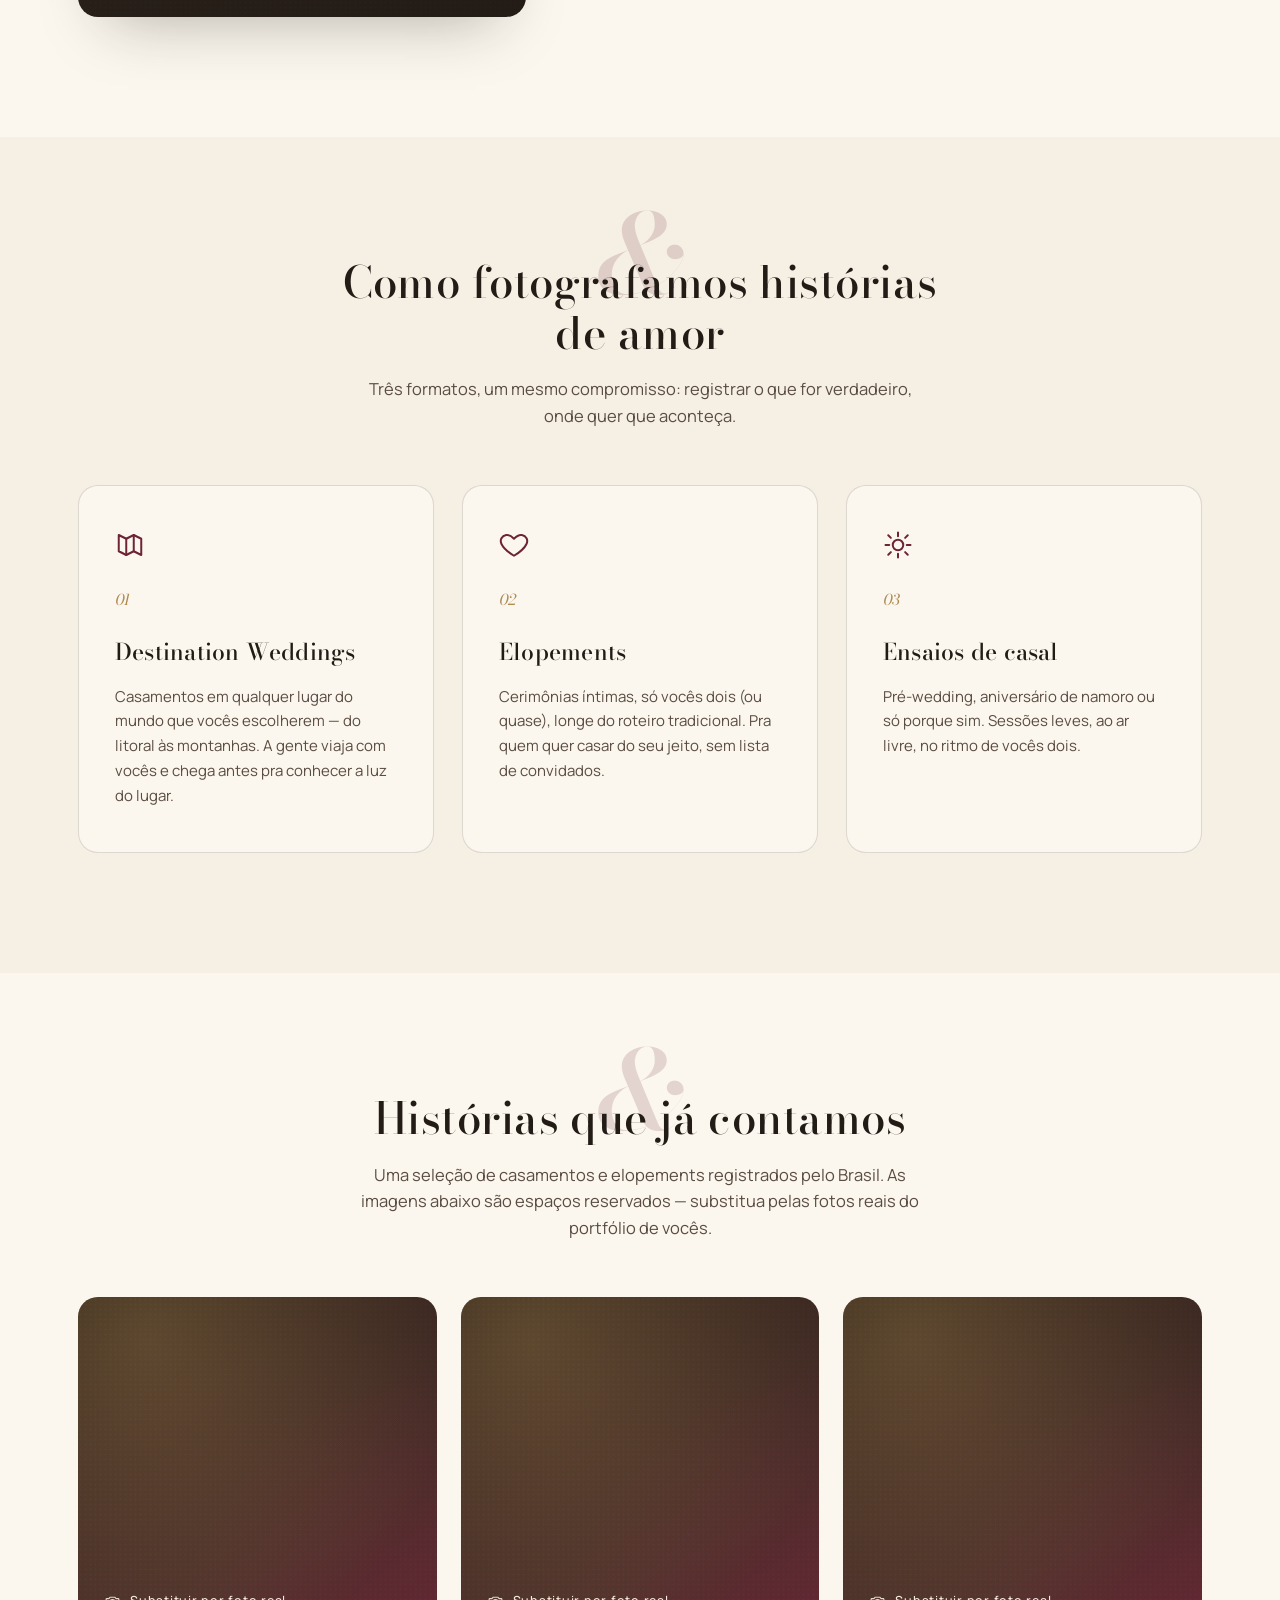
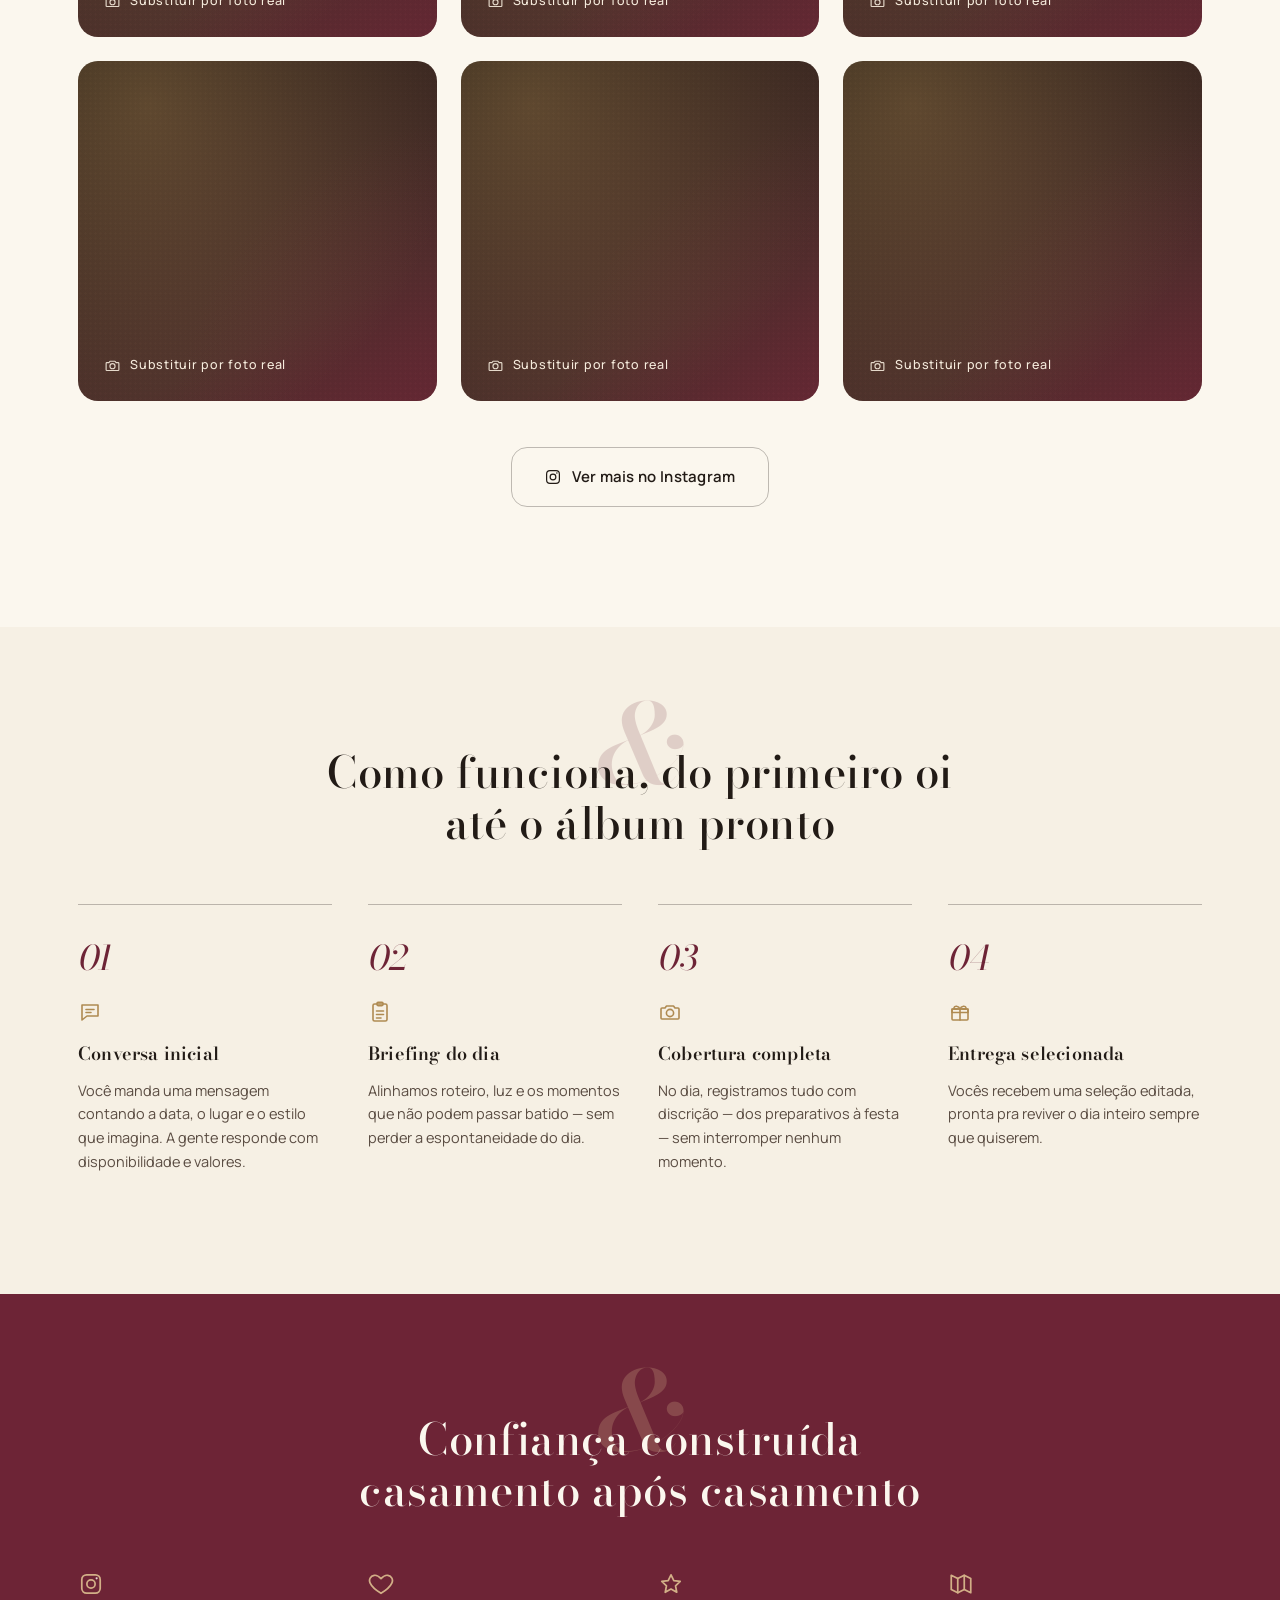
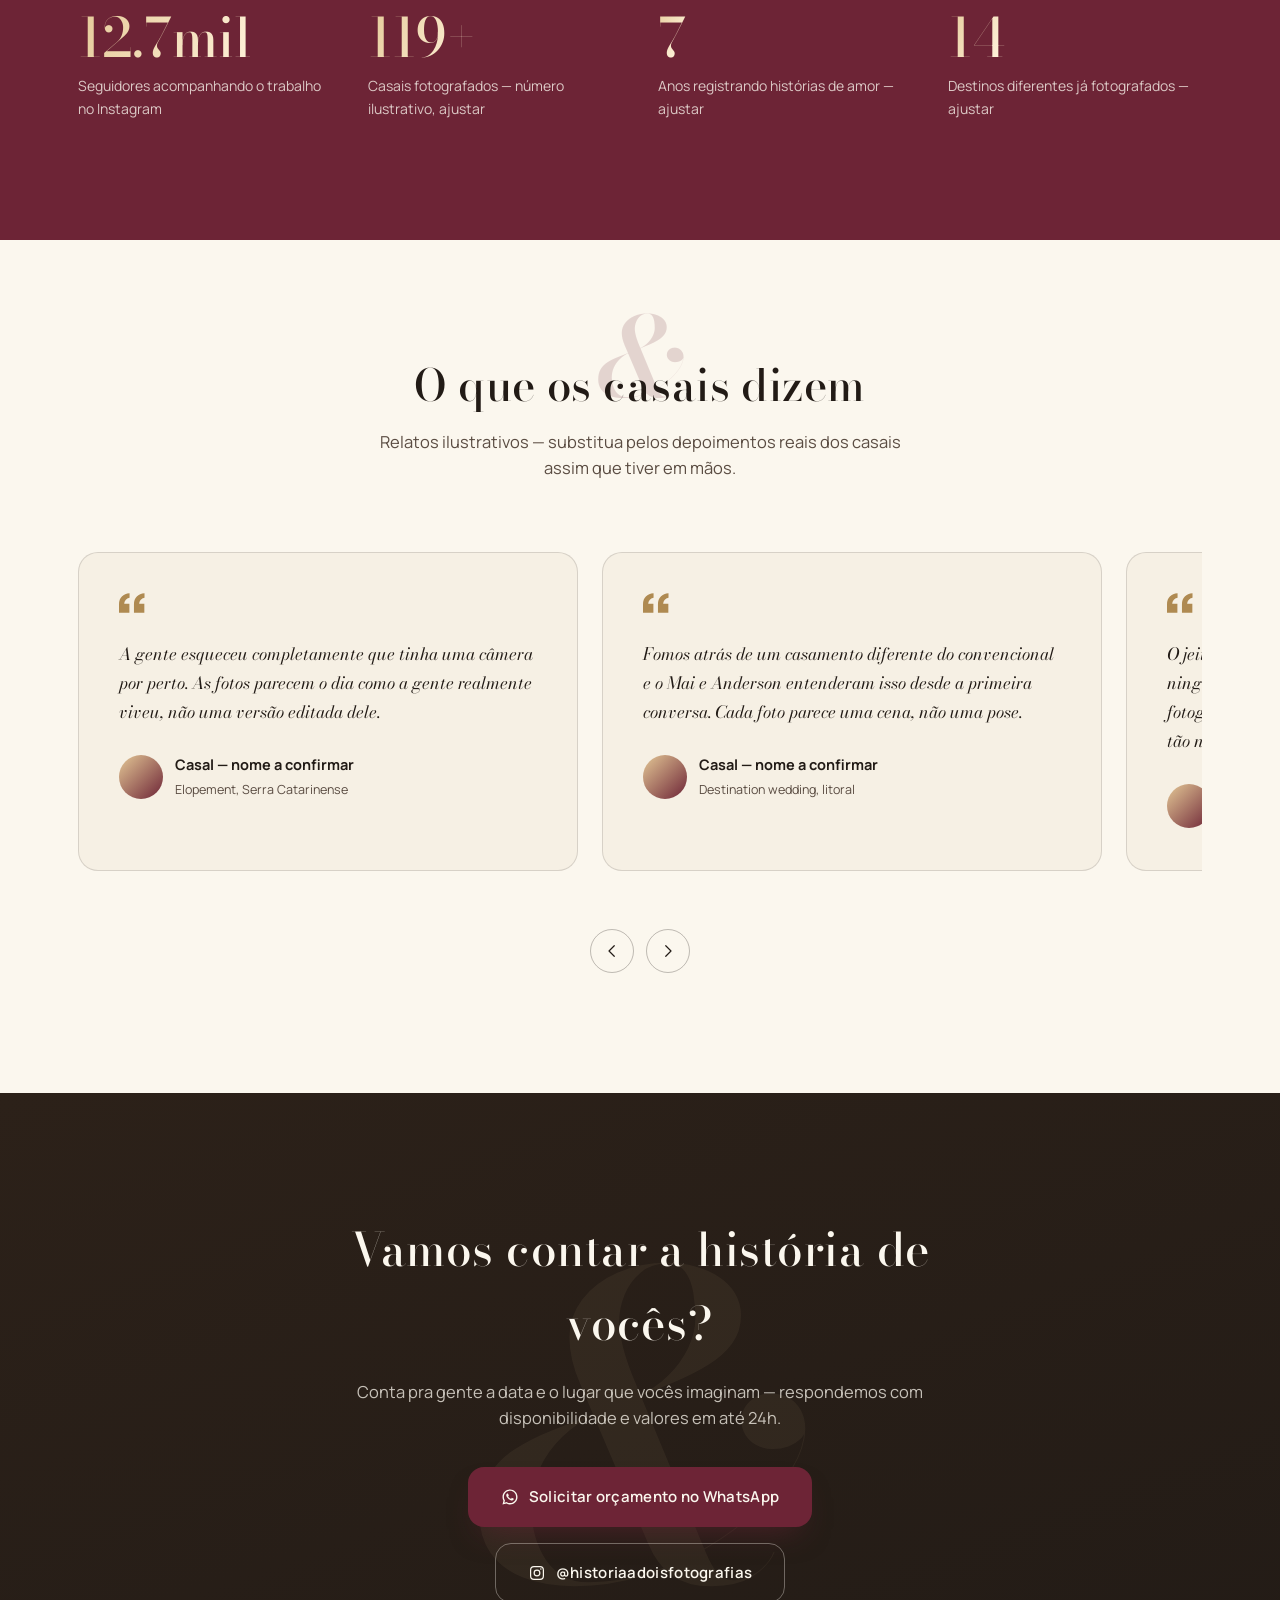
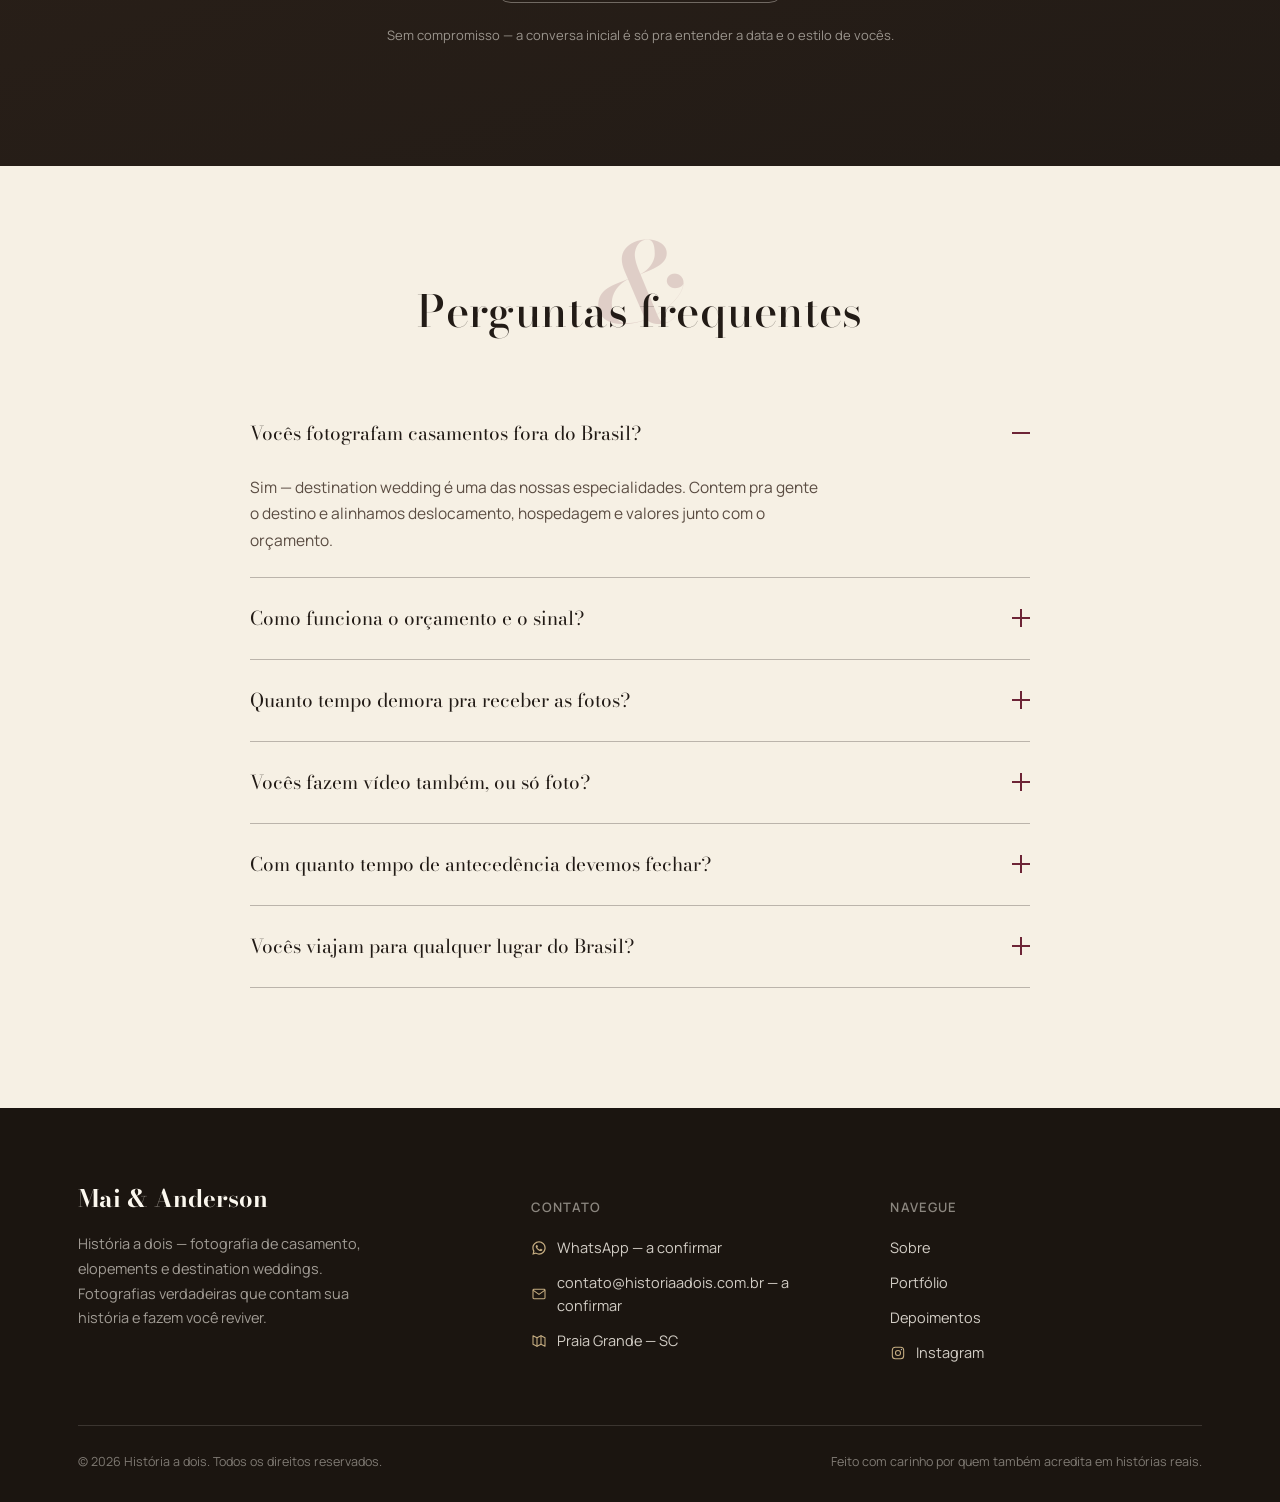
==== commit 299923f4: "Barra de progresso no padrão do portfólio/akachi Linha fina (2px) na borda inferior do header, largu" ====
--- a/index.html
+++ b/index.html
@@ -13,8 +13,6 @@
 <body>
 
 <a href="#main" class="skip-link">Pular para o conteúdo</a>
-
-<div class="scroll-progress" id="scrollProgress" aria-hidden="true"></div>
 
 <!-- SVG SPRITE -->
 <svg width="0" height="0" style="position:absolute">
@@ -56,6 +54,7 @@
       </button>
     </div>
   </div>
+  <div class="scroll-progress" id="scrollProgress" aria-hidden="true"></div>
 </header>
 
 <main id="main">
--- a/css/style.css
+++ b/css/style.css
@@ -556,10 +556,10 @@
 
 /* ===================== SCROLL PROGRESS ===================== */
 .scroll-progress{
-  position:fixed;top:0;left:0;right:0;height:3px;z-index:200;
+  position:absolute;left:0;bottom:0;height:2px;width:0%;
   background:linear-gradient(90deg,var(--wine),var(--gold));
-  transform:scaleX(0);transform-origin:0 50%;
-  will-change:transform;
+  box-shadow:0 0 10px rgba(175,138,81,0.55);
+  transition:width .1s linear;
   pointer-events:none;
 }
 
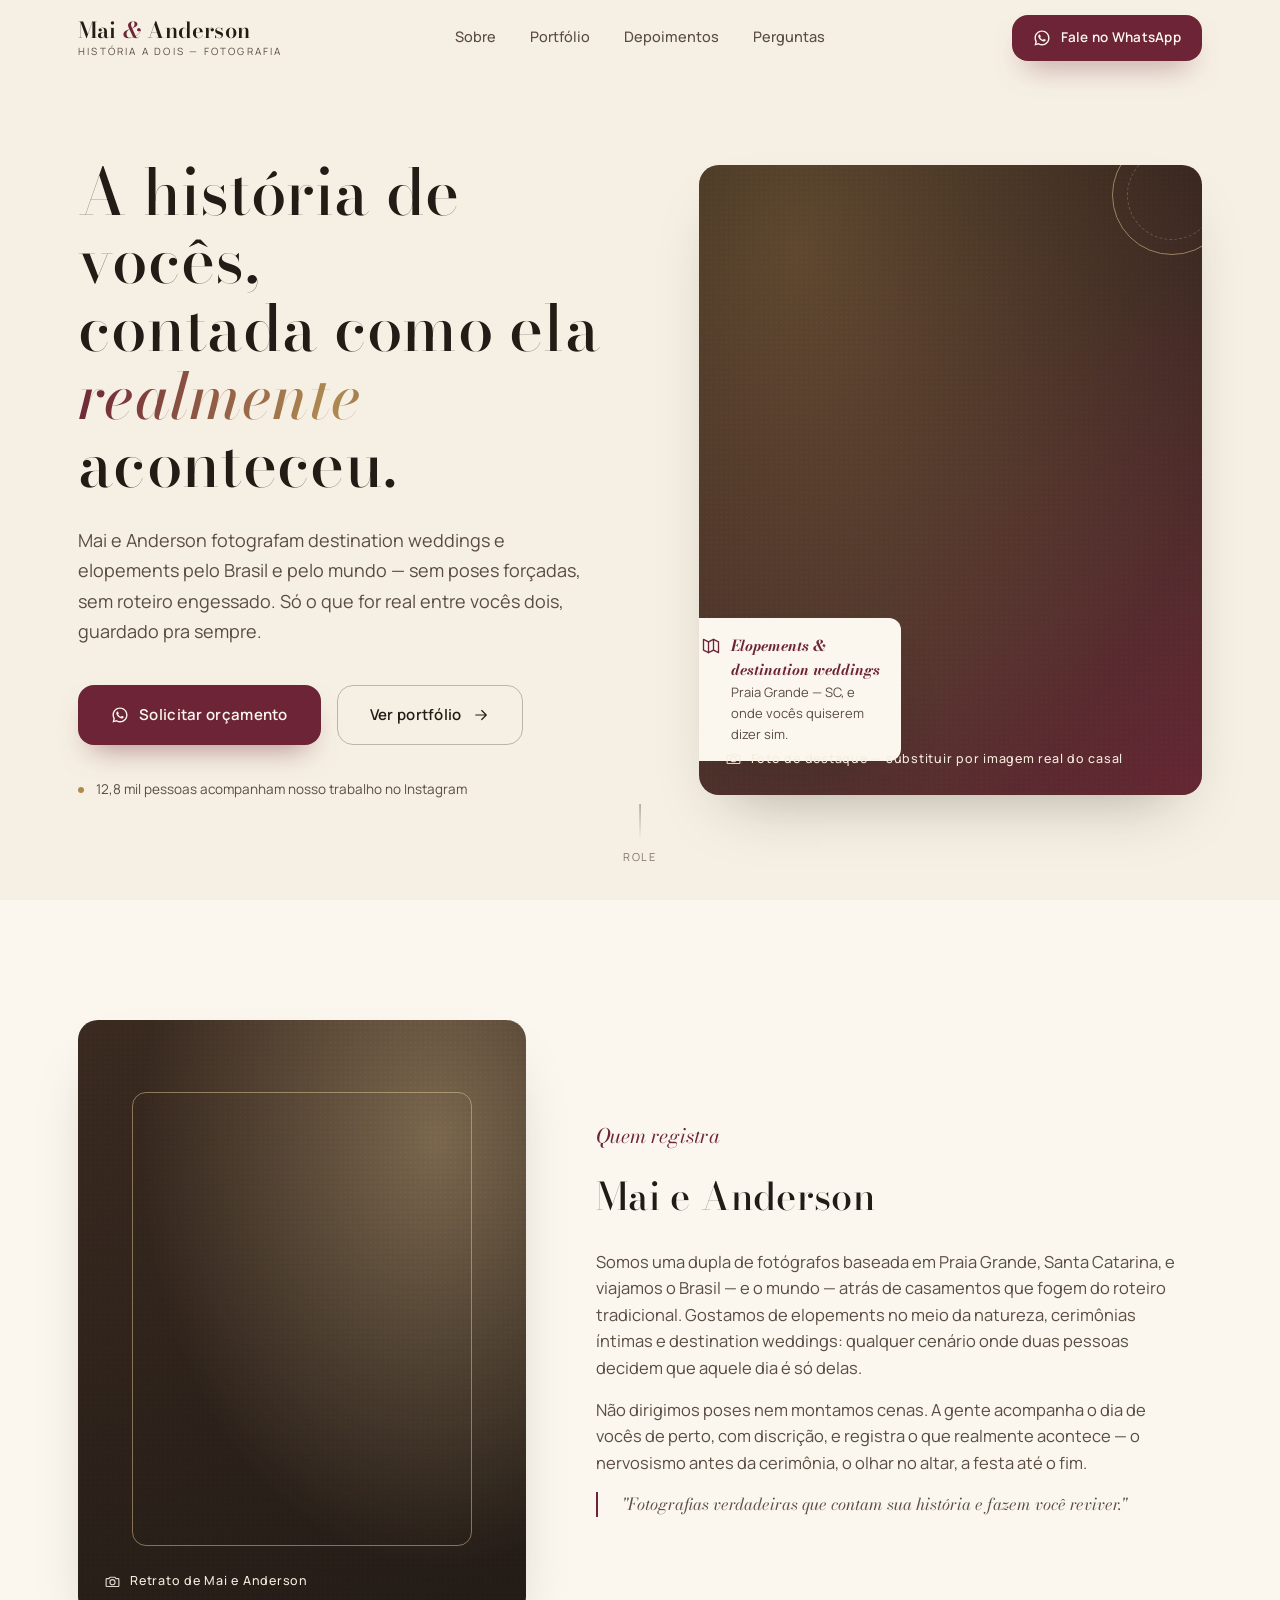
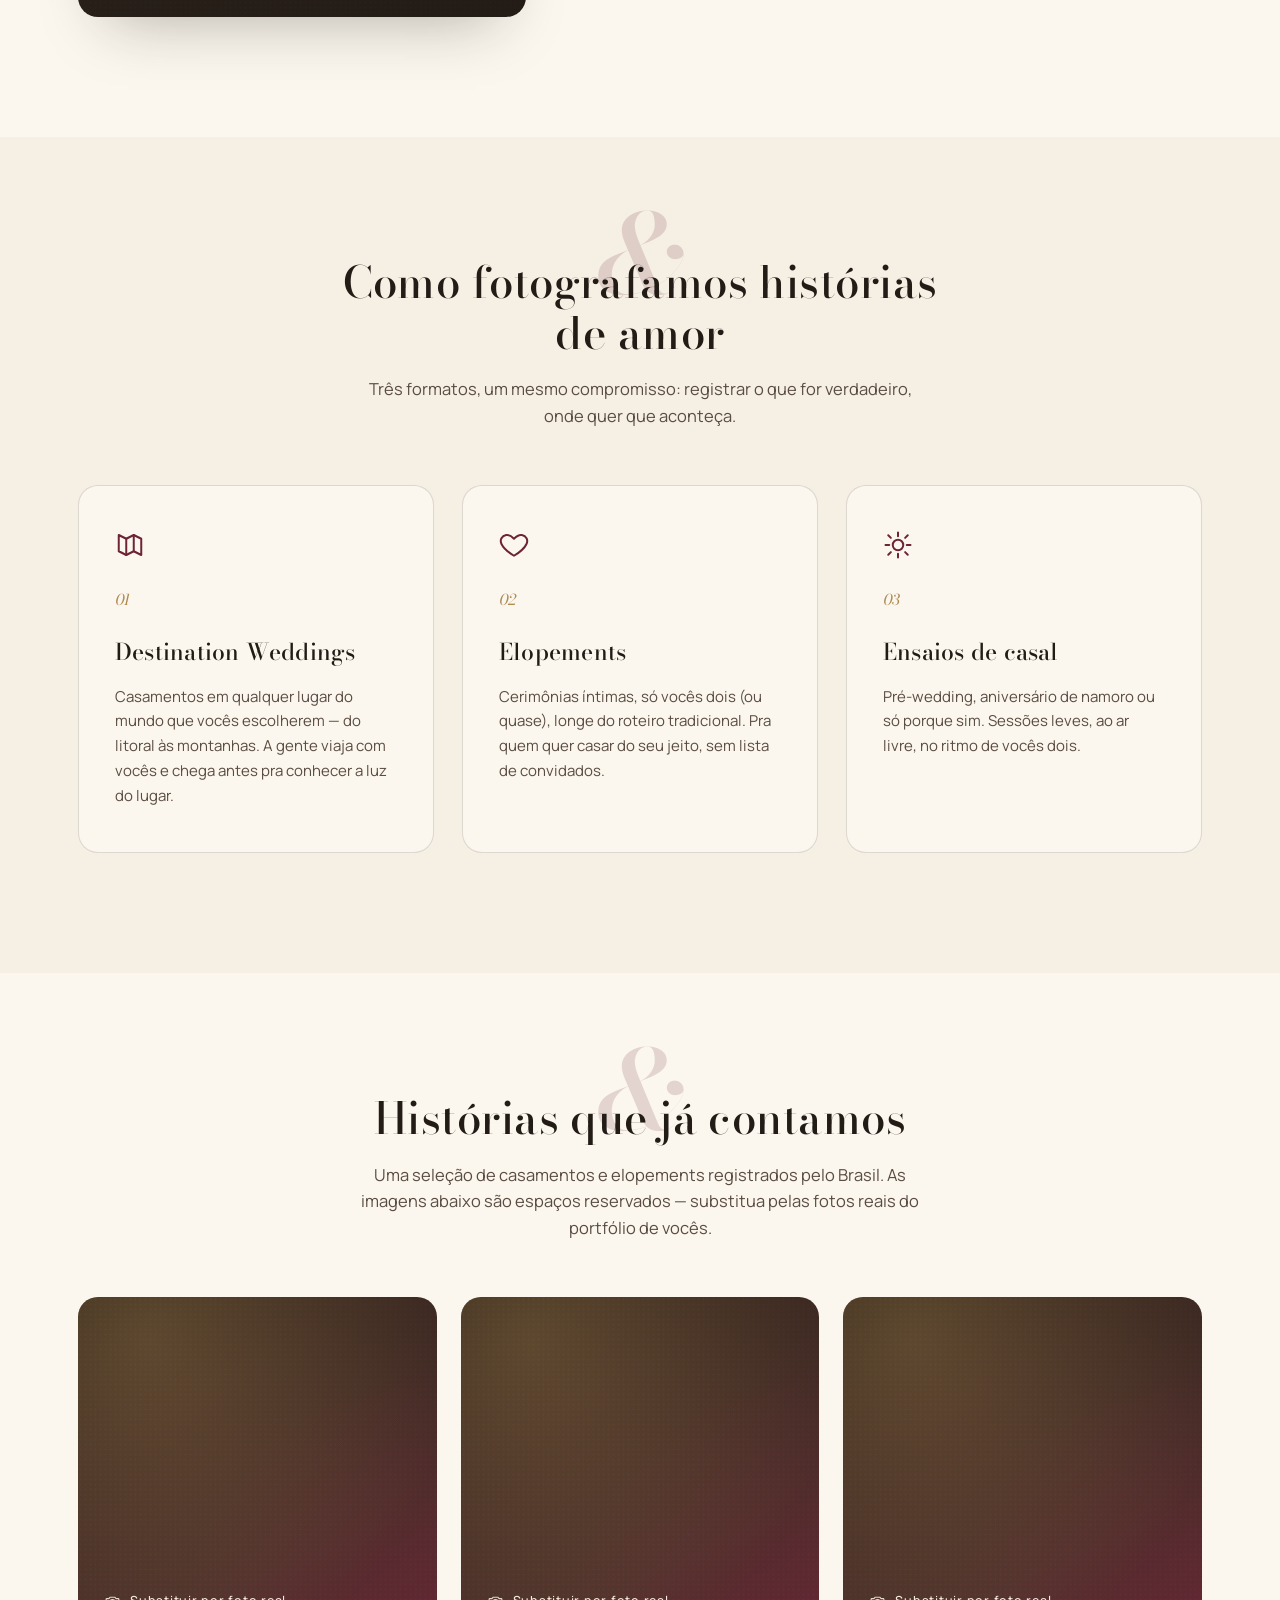
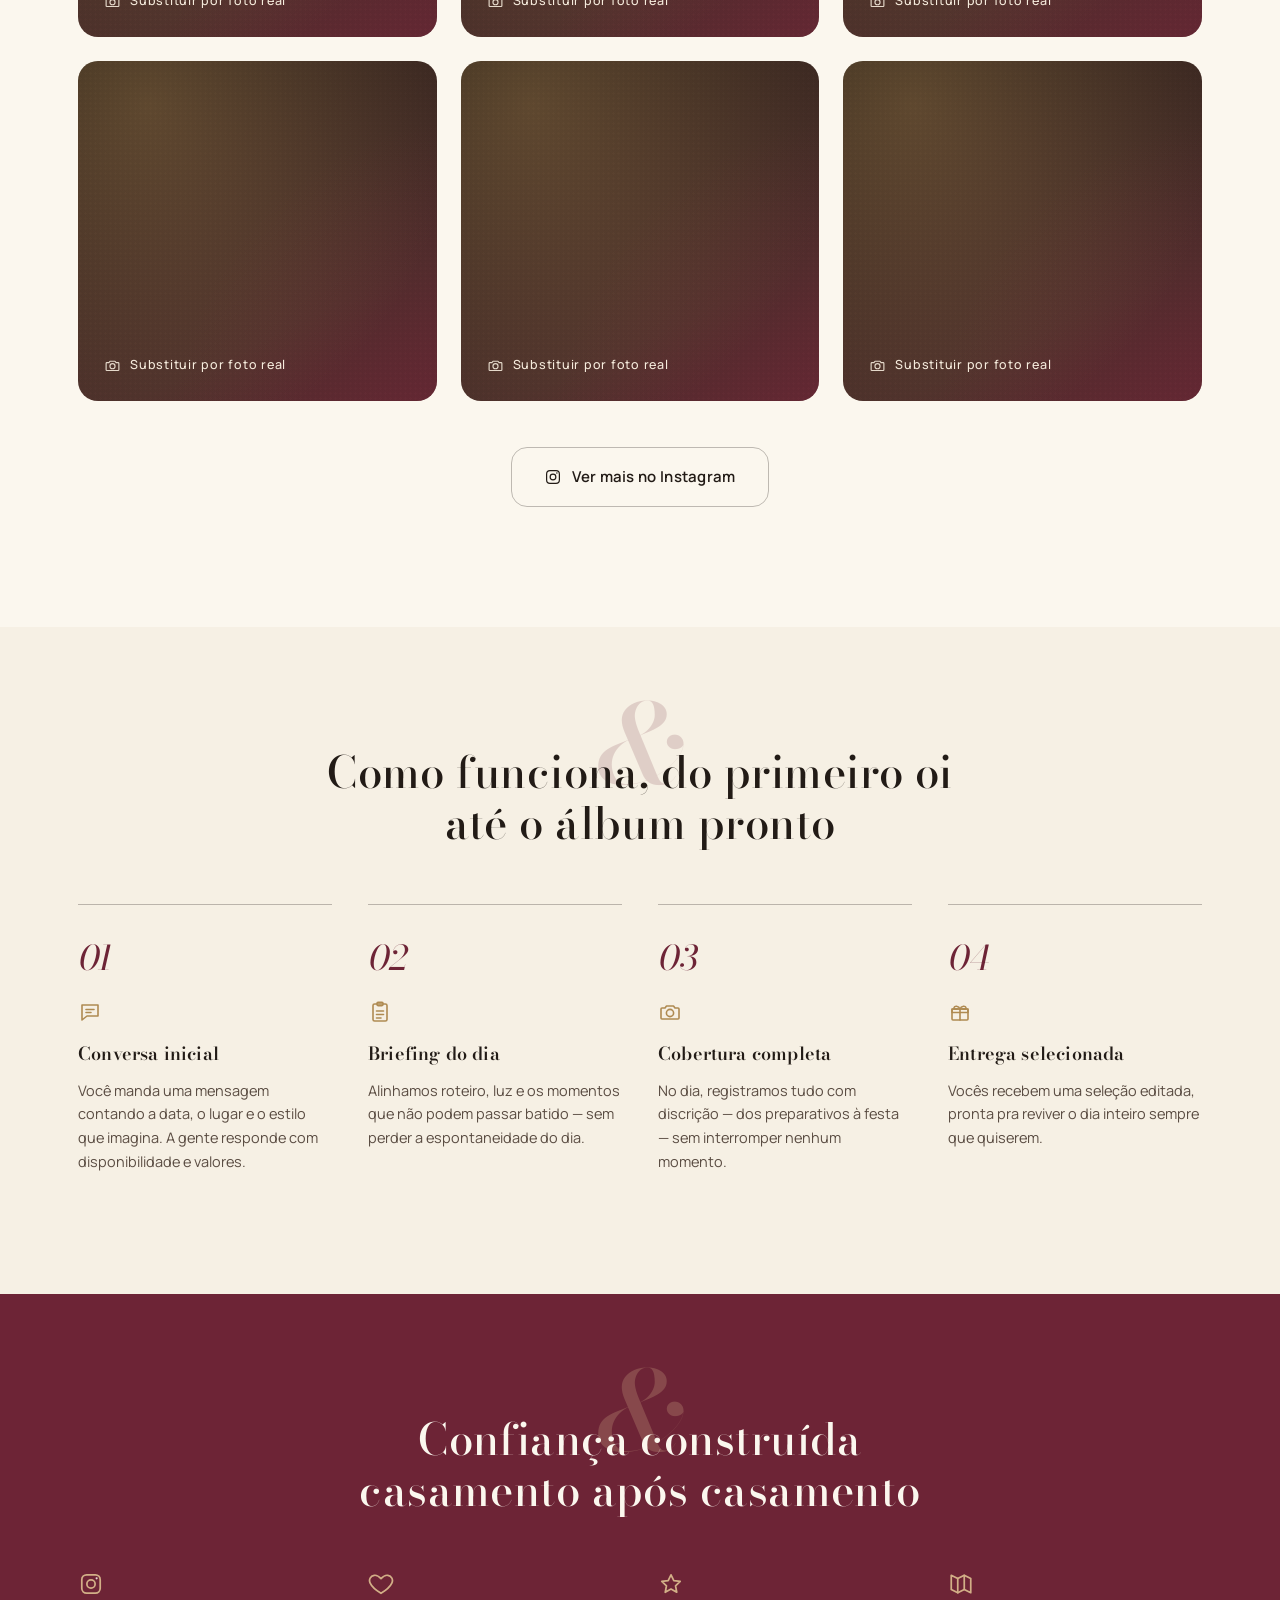
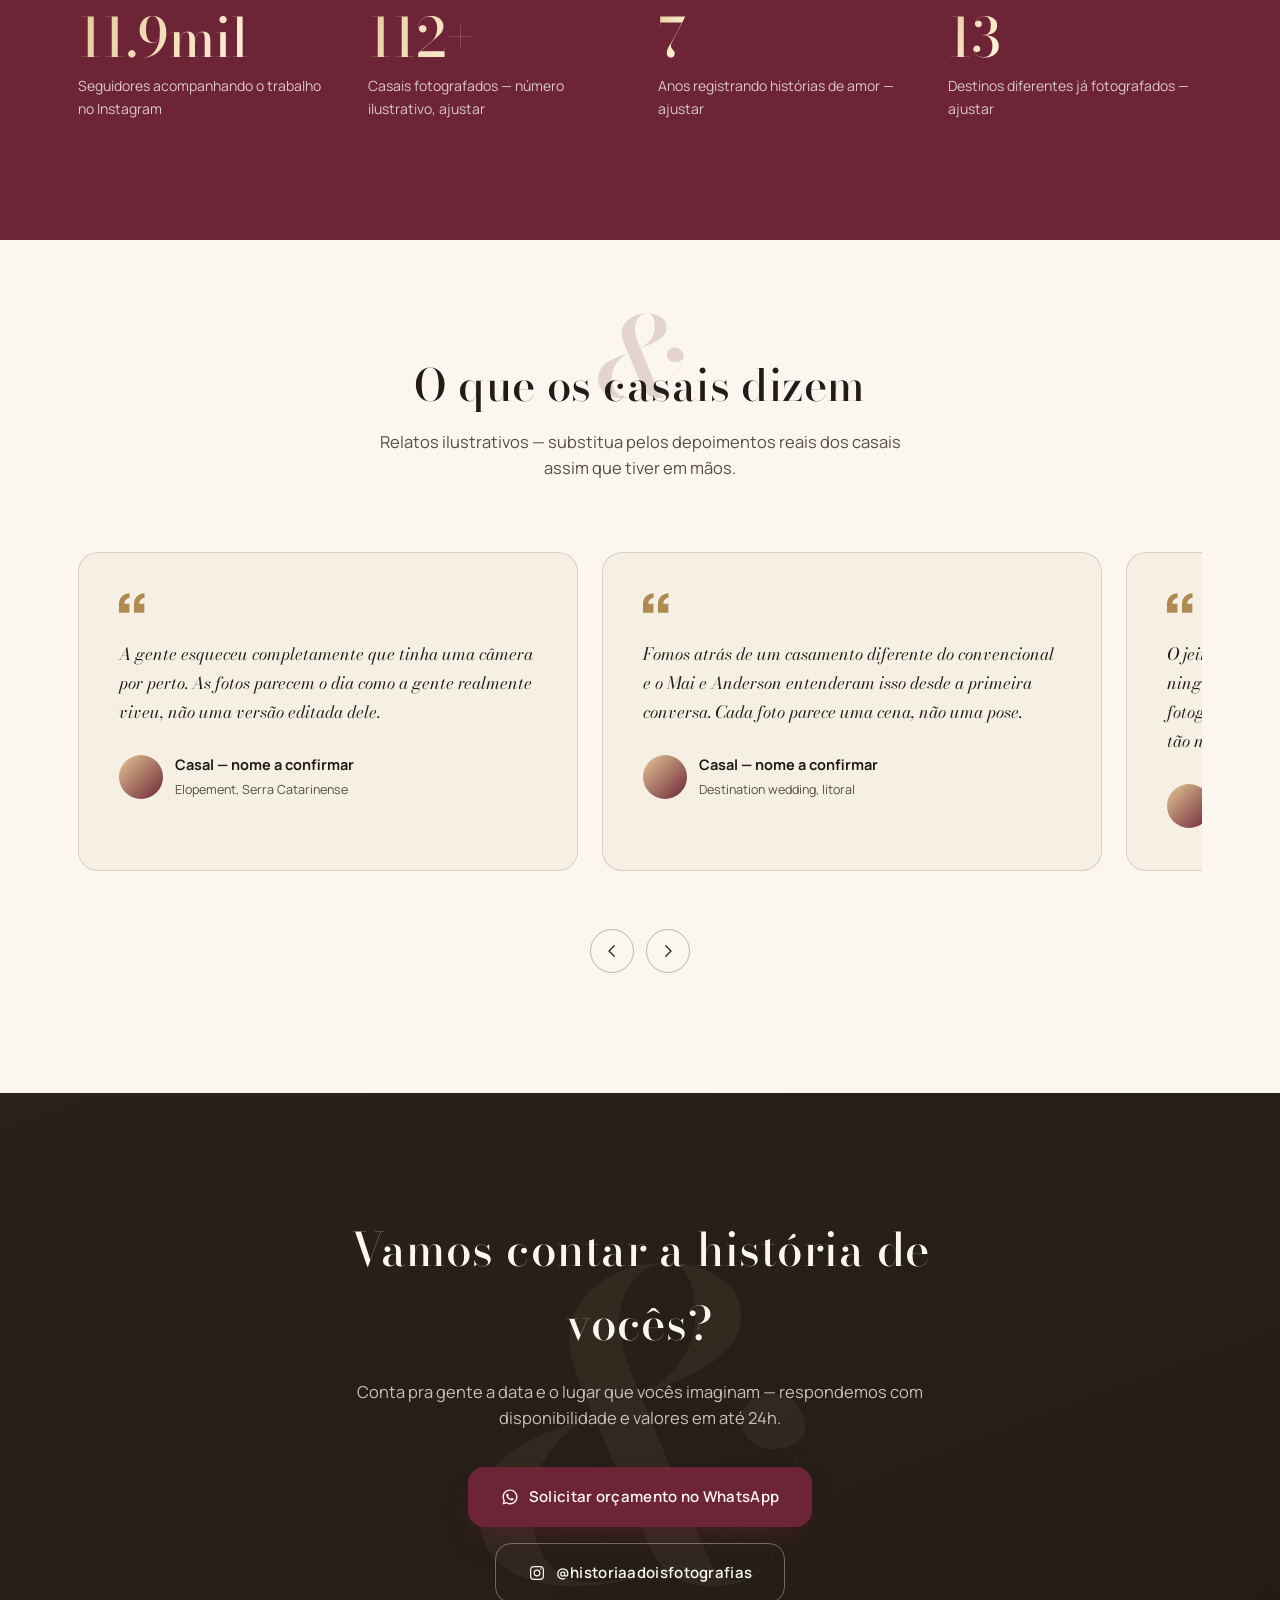
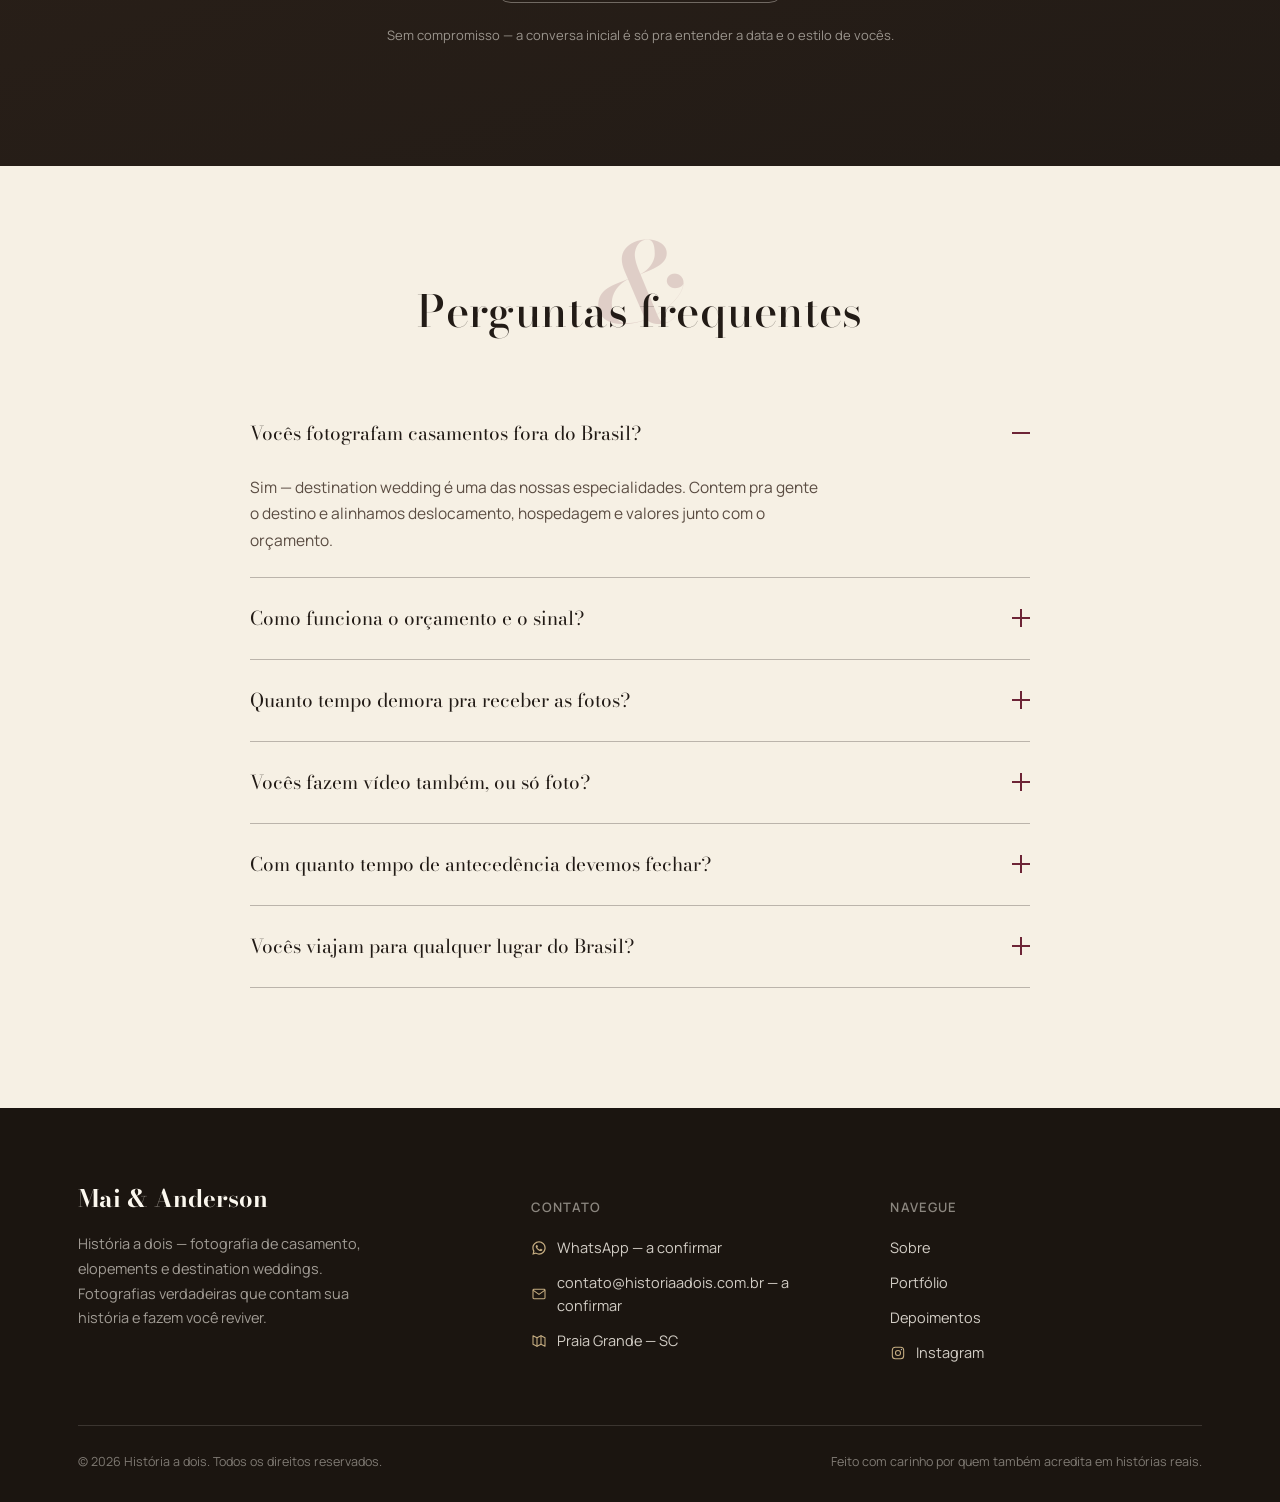
==== commit 5944d0fb: "Header mais fino e com nav centralizada (desktop) - padding do header 26px → 15px (14px → 9px no scr" ====
--- a/index.html
+++ b/index.html
@@ -44,11 +44,11 @@
       <a href="#portfolio" class="nav-link">Portfólio</a>
       <a href="#depoimentos" class="nav-link">Depoimentos</a>
       <a href="#faq" class="nav-link">Perguntas</a>
-      <a href="https://wa.me/5500000000000?text=Oi!%20Vim%20pelo%20site%20e%20quero%20saber%20mais%20sobre%20fotografar%20nosso%20casamento." class="btn btn-primary" target="_blank" rel="noopener">
-        <svg class="ico-fill"><use href="#ic-wa"/></svg> Fale no WhatsApp
-      </a>
     </nav>
     <div class="header-actions">
+      <a href="https://wa.me/5500000000000?text=Oi!%20Vim%20pelo%20site%20e%20quero%20saber%20mais%20sobre%20fotografar%20nosso%20casamento." class="btn btn-primary header-cta" target="_blank" rel="noopener">
+        <svg class="ico-fill"><use href="#ic-wa"/></svg> <span class="btn-label">Fale no WhatsApp</span>
+      </a>
       <button class="menu-toggle" id="menuToggle" aria-label="Abrir menu" aria-expanded="false" aria-controls="mainNav">
         <span></span><span></span><span></span>
       </button>
--- a/css/style.css
+++ b/css/style.css
@@ -141,27 +141,28 @@
 /* ===================== HEADER ===================== */
 header{
   position:fixed;top:0;left:0;right:0;z-index:100;
-  padding:26px 0;
+  padding:15px 0;
   transition:padding .4s var(--ease), background .4s var(--ease), box-shadow .4s var(--ease), border-color .4s var(--ease);
   border-bottom:1px solid transparent;
 }
 header.scrolled{
-  padding:14px 0;
+  padding:9px 0;
   background:rgba(246,240,228,0.92);
   backdrop-filter:blur(10px);
   border-bottom:1px solid var(--line);
   box-shadow:0 10px 30px -20px rgba(34,27,22,0.3);
 }
-header .wrap{display:flex;align-items:center;justify-content:space-between;}
+header .wrap{display:grid;grid-template-columns:1fr auto 1fr;align-items:center;gap:20px;}
 .logo{display:flex;flex-direction:column;line-height:1;}
 .logo b{font-family:'Bodoni Moda',serif;font-size:22px;font-weight:600;letter-spacing:0.01em;}
 .logo span{font-size:10px;letter-spacing:0.22em;text-transform:uppercase;color:var(--ink-soft);margin-top:5px;}
-nav.main-nav{display:flex;align-items:center;gap:38px;}
+nav.main-nav{display:flex;align-items:center;gap:34px;justify-self:center;}
 nav.main-nav a.nav-link{font-size:14.5px;font-weight:500;color:var(--ink-soft);position:relative;padding-bottom:3px;}
 nav.main-nav a.nav-link::after{content:"";position:absolute;left:0;bottom:0;width:0;height:1px;background:var(--wine);transition:width .35s var(--ease);}
 nav.main-nav a.nav-link:hover{color:var(--ink);}
 nav.main-nav a.nav-link:hover::after{width:100%;}
-.header-actions{display:flex;align-items:center;gap:20px;}
+.header-actions{display:flex;align-items:center;gap:14px;justify-self:end;position:relative;z-index:120;}
+.header-actions .btn-primary{padding:11px 20px;min-height:0;font-size:13.5px;}
 .menu-toggle{
   display:none;background:none;border:none;cursor:pointer;padding:6px;
   width:38px;height:38px;position:relative;z-index:120;
@@ -195,9 +196,11 @@
   nav.main-nav.open a.nav-link:nth-child(2){transition-delay:.16s;}
   nav.main-nav.open a.nav-link:nth-child(3){transition-delay:.22s;}
   nav.main-nav.open a.nav-link:nth-child(4){transition-delay:.28s;}
-  nav.main-nav.open a.btn-primary{opacity:0;transform:translateY(14px);transition:opacity .5s var(--ease), transform .5s var(--ease);transition-delay:.34s;}
-  nav.main-nav.open.open a.btn-primary{opacity:1;transform:translateY(0);}
-  .header-actions .btn-primary-desktop{display:none;}
+  header .wrap{grid-template-columns:1fr auto;}
+  .header-actions{gap:10px;}
+  .logo span{font-size:9px;letter-spacing:0.12em;}
+  .header-actions .btn-primary{padding:0;width:38px;height:38px;border-radius:50%;justify-content:center;}
+  .header-actions .btn-primary .btn-label{display:none;}
   .menu-toggle{display:inline-flex;}
   body.nav-open{overflow:hidden;}
 }
@@ -355,7 +358,7 @@
   border:1px solid var(--line);
   border-radius:var(--radius);
   padding:44px 36px;
-  transition:background .28s var(--ease), transform .28s var(--ease), border-color .28s var(--ease), box-shadow .28s var(--ease);
+  transition:background .28s var(--ease), transform .55s var(--ease), border-color .28s var(--ease), box-shadow .55s var(--ease);
   position:relative;
   overflow:hidden;
 }
@@ -415,7 +418,7 @@
 .proc-list{display:grid;grid-template-columns:repeat(4,1fr);gap:36px;}
 @media(max-width:920px){.proc-list{grid-template-columns:1fr 1fr;}}
 @media(max-width:560px){.proc-list{grid-template-columns:1fr;}}
-.proc-item{position:relative;padding-top:26px;border-top:1px solid var(--line-strong);transition:transform .28s var(--ease);}
+.proc-item{position:relative;padding-top:26px;border-top:1px solid var(--line-strong);transition:transform .55s var(--ease);}
 .proc-item:hover{transform:translateY(-4px);}
 .proc-item .num{font-family:'Bodoni Moda',serif;font-style:italic;font-size:34px;color:var(--wine);display:block;margin-bottom:14px;}
 .proc-item .proc-ico{width:24px;height:24px;stroke:var(--gold);fill:none;display:block;margin-bottom:16px;transition:transform .3s var(--ease);}
@@ -453,7 +456,7 @@
   flex:0 0 auto;width:min(500px,84vw);scroll-snap-align:start;
   background:var(--cream);border:1px solid var(--line);padding:40px;
   border-radius:var(--radius);
-  transition:transform .28s var(--ease), box-shadow .28s var(--ease);
+  transition:transform .55s var(--ease), box-shadow .55s var(--ease);
 }
 .testi-card::before{
   content:"";position:absolute;inset:0;opacity:0;transition:opacity .5s var(--ease);pointer-events:none;
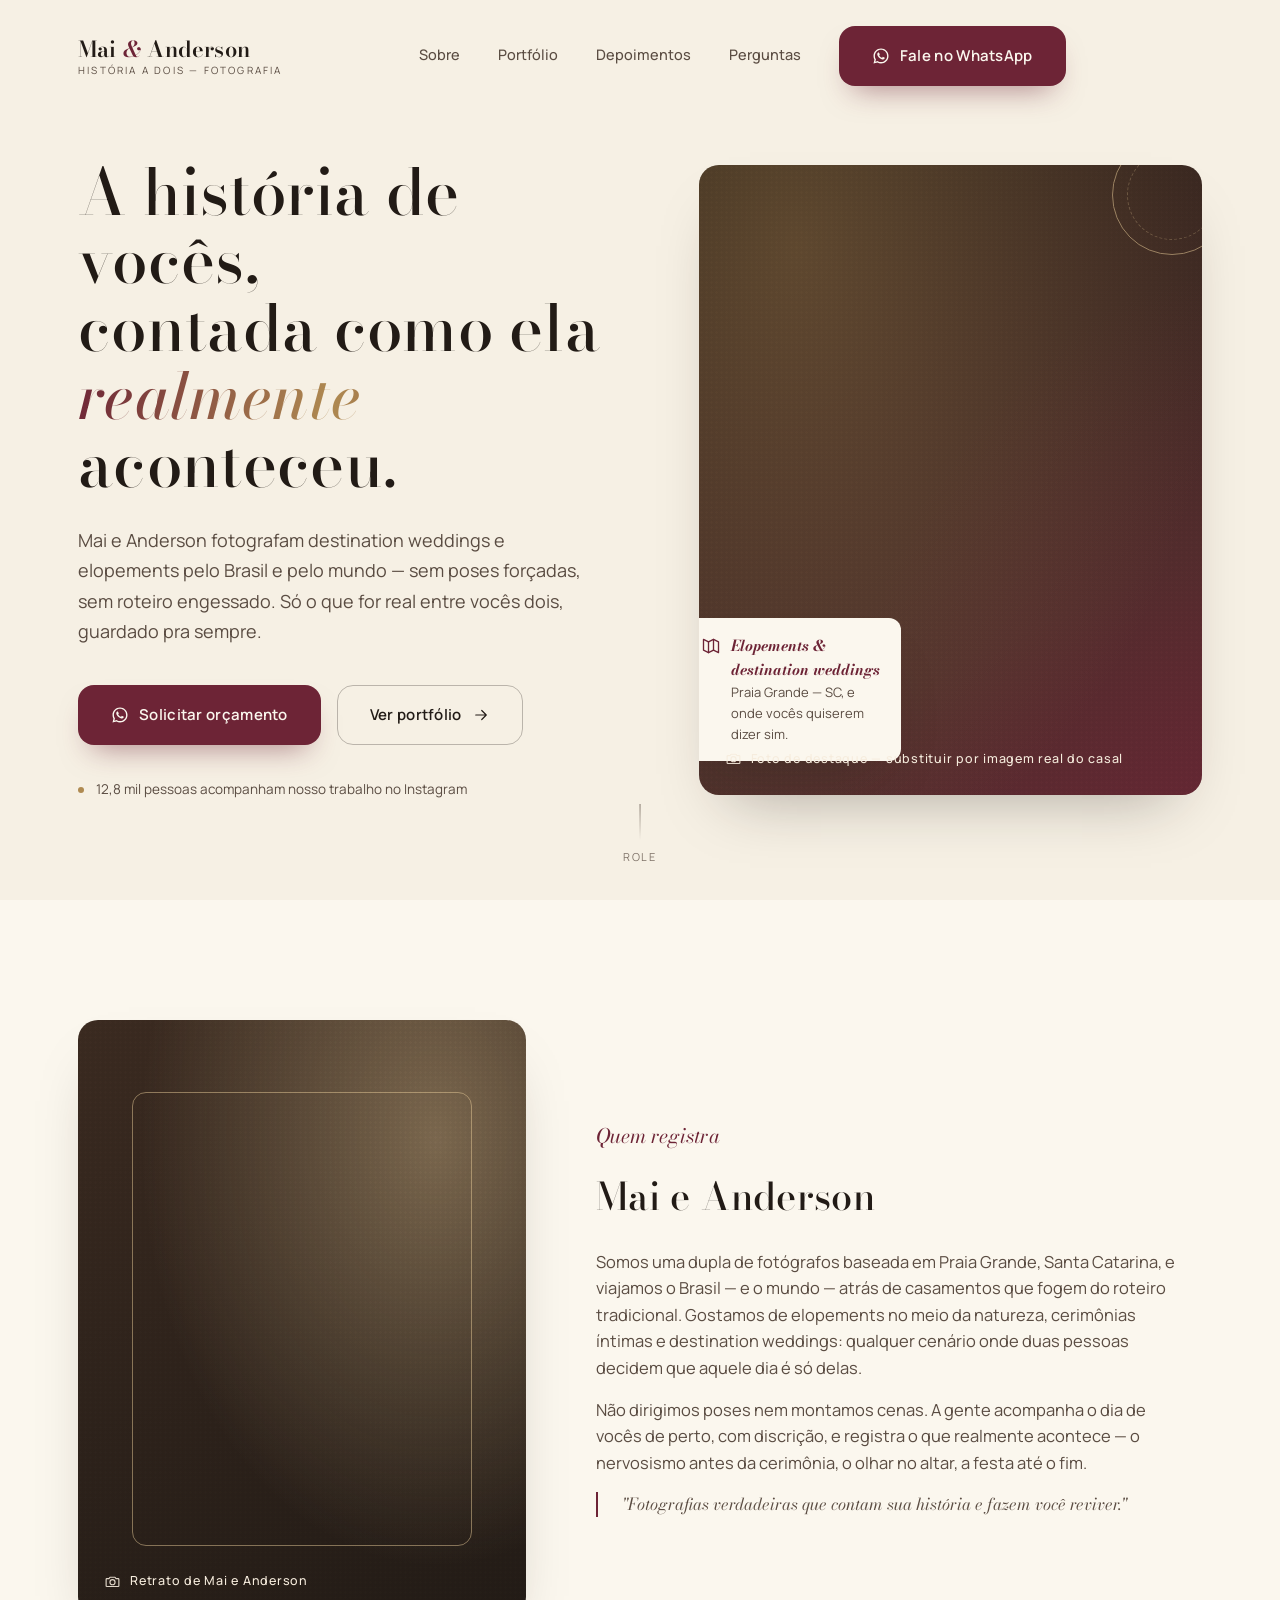
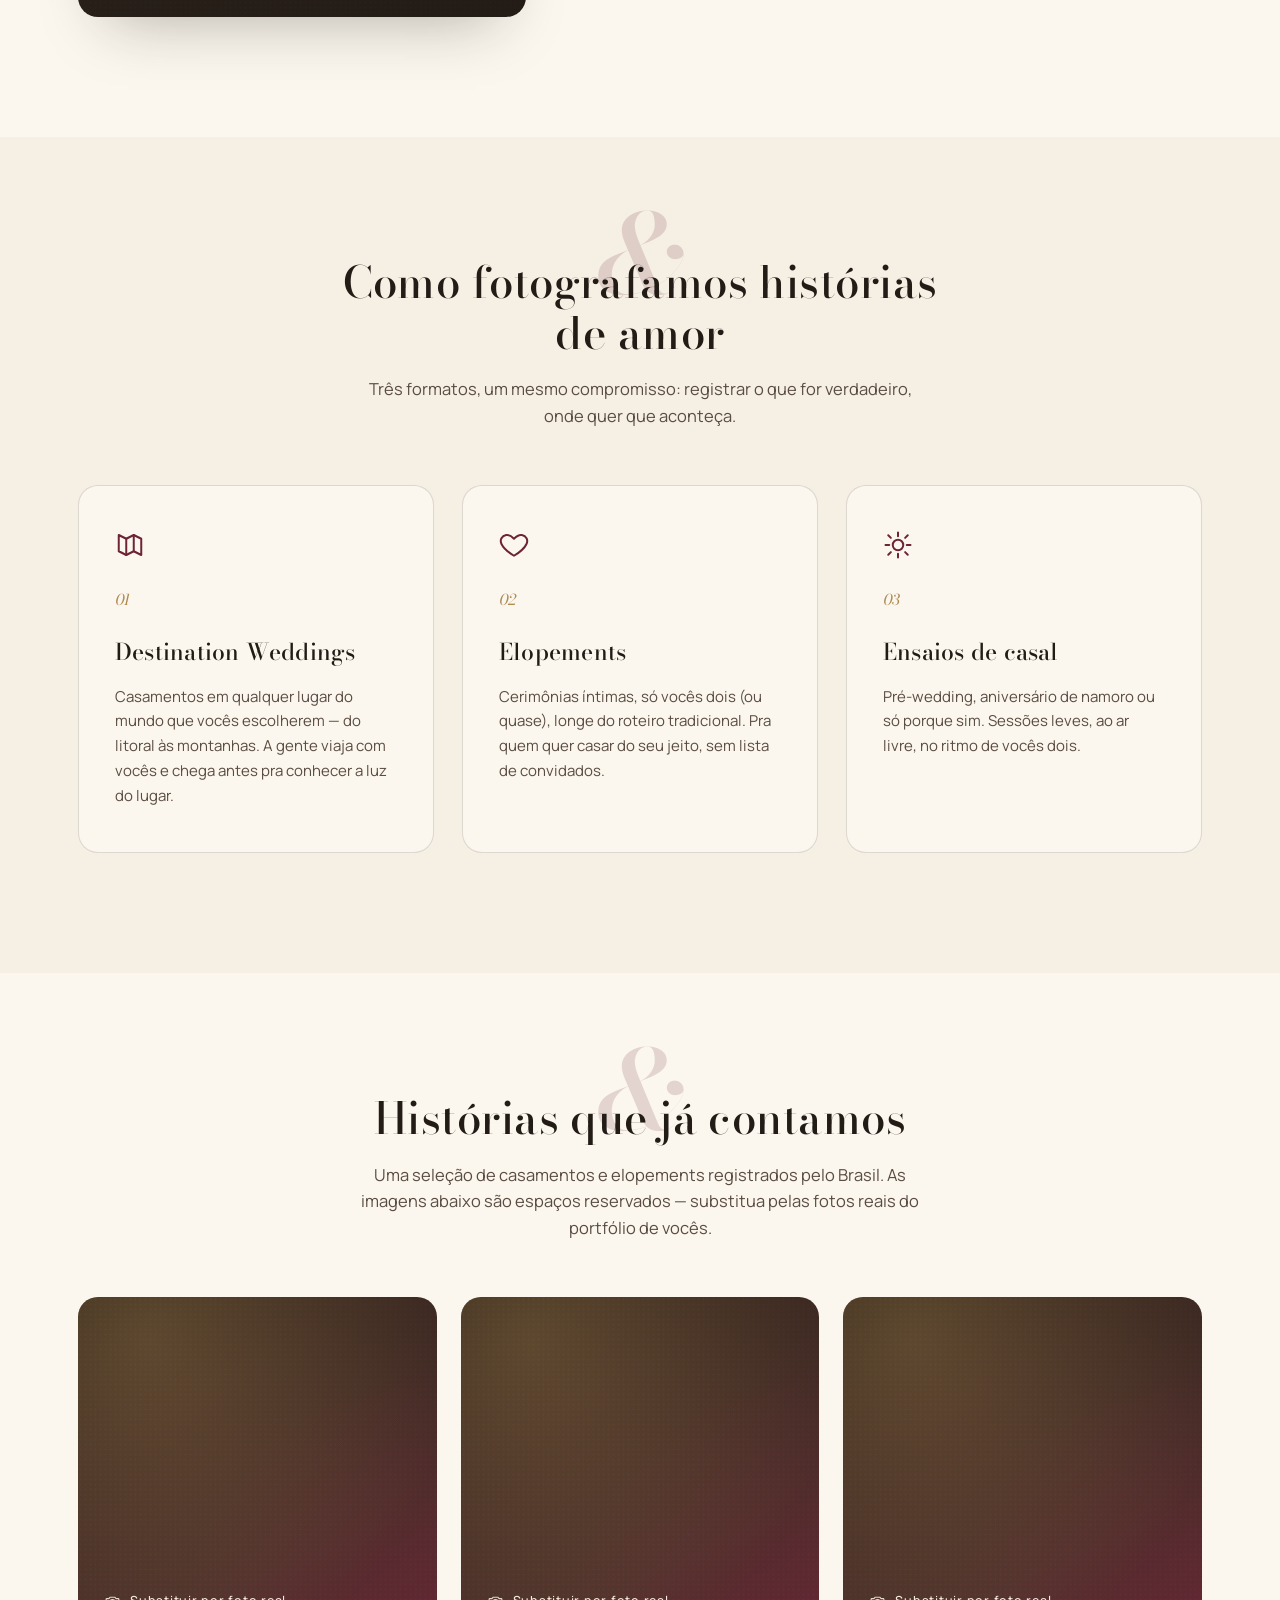
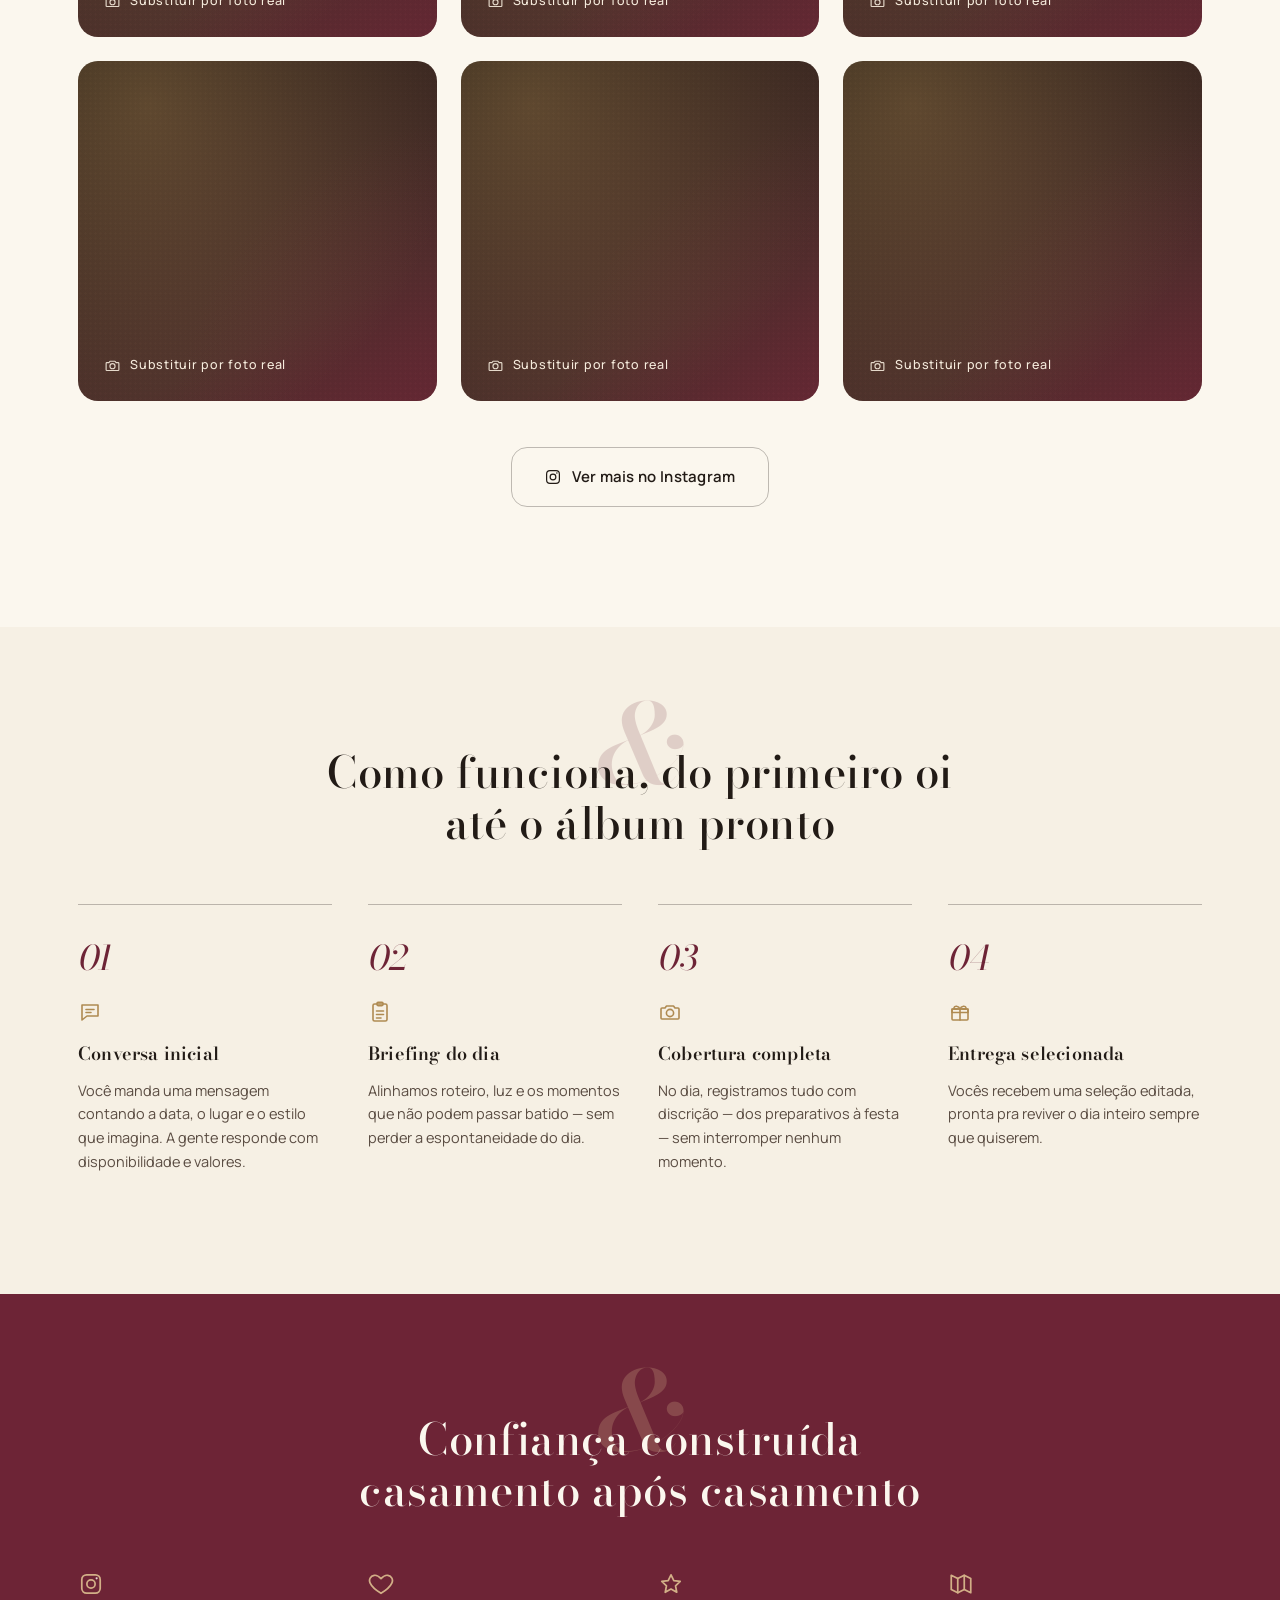
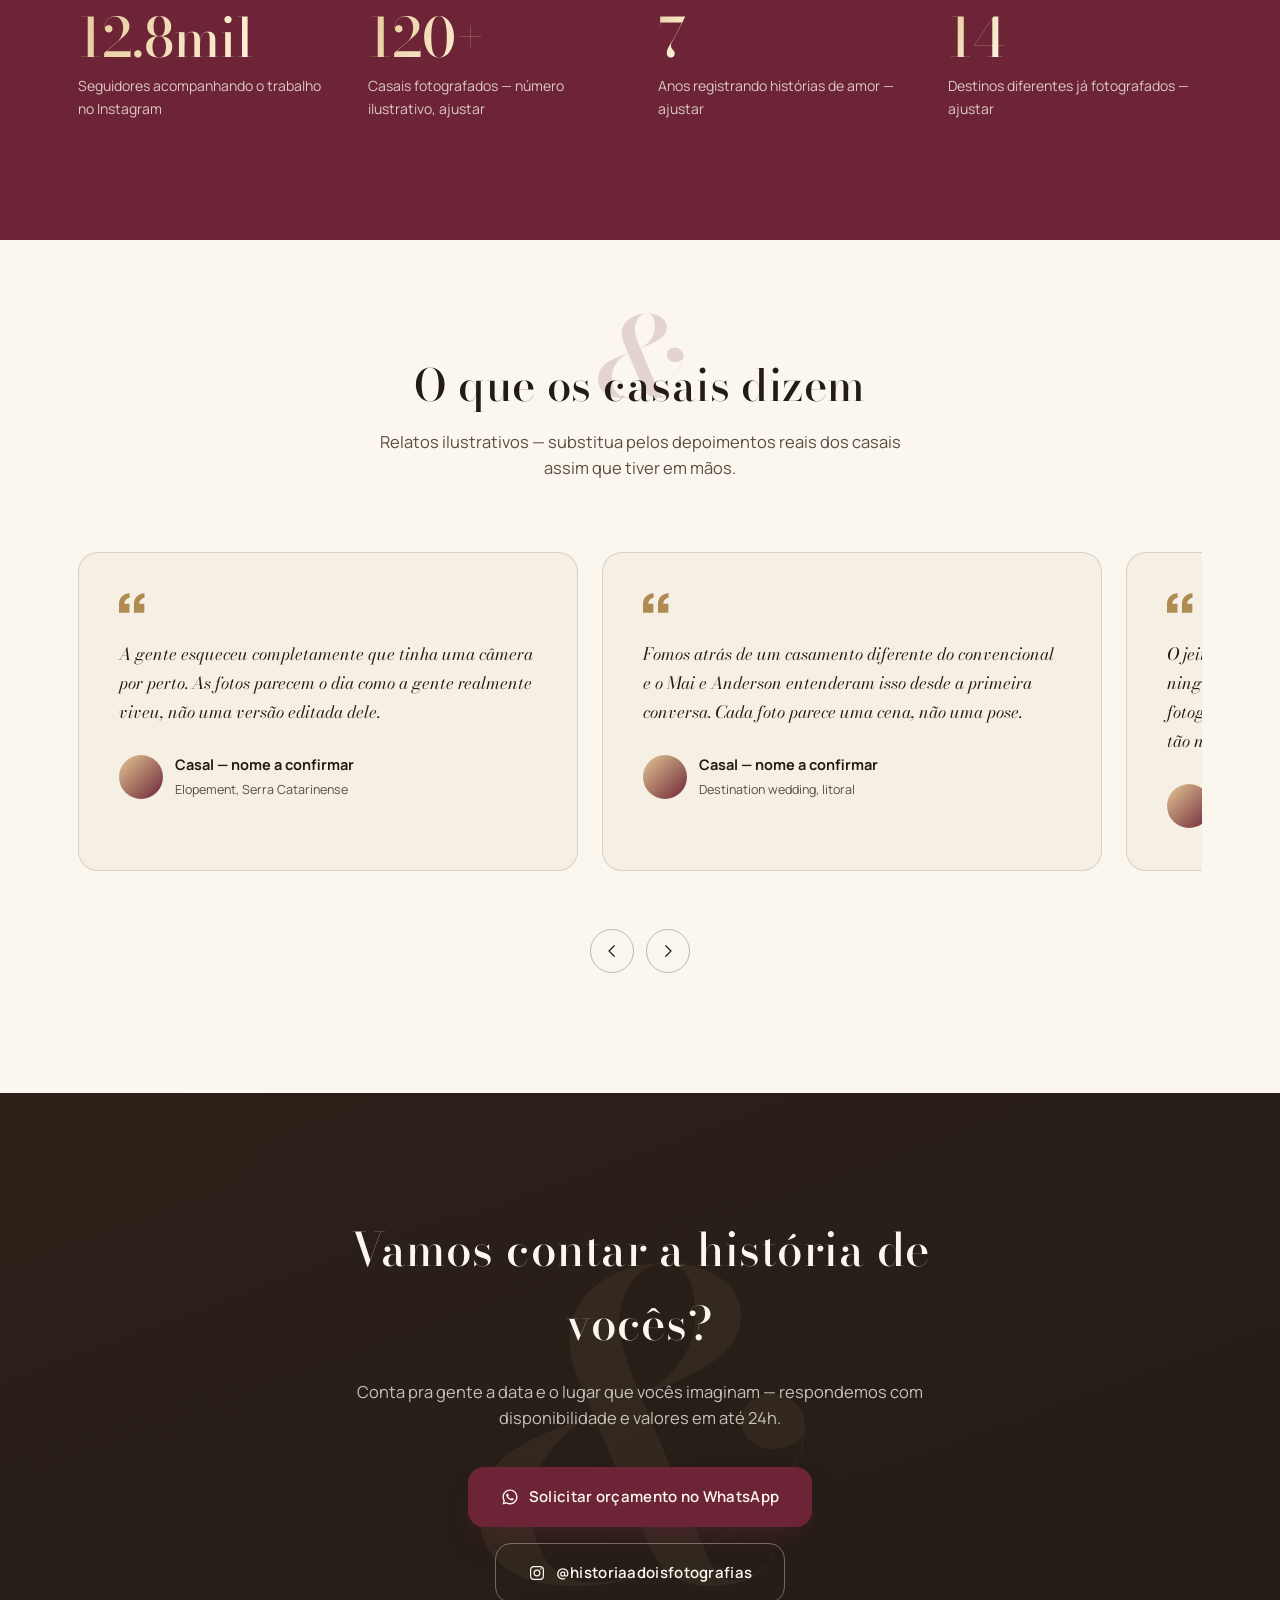
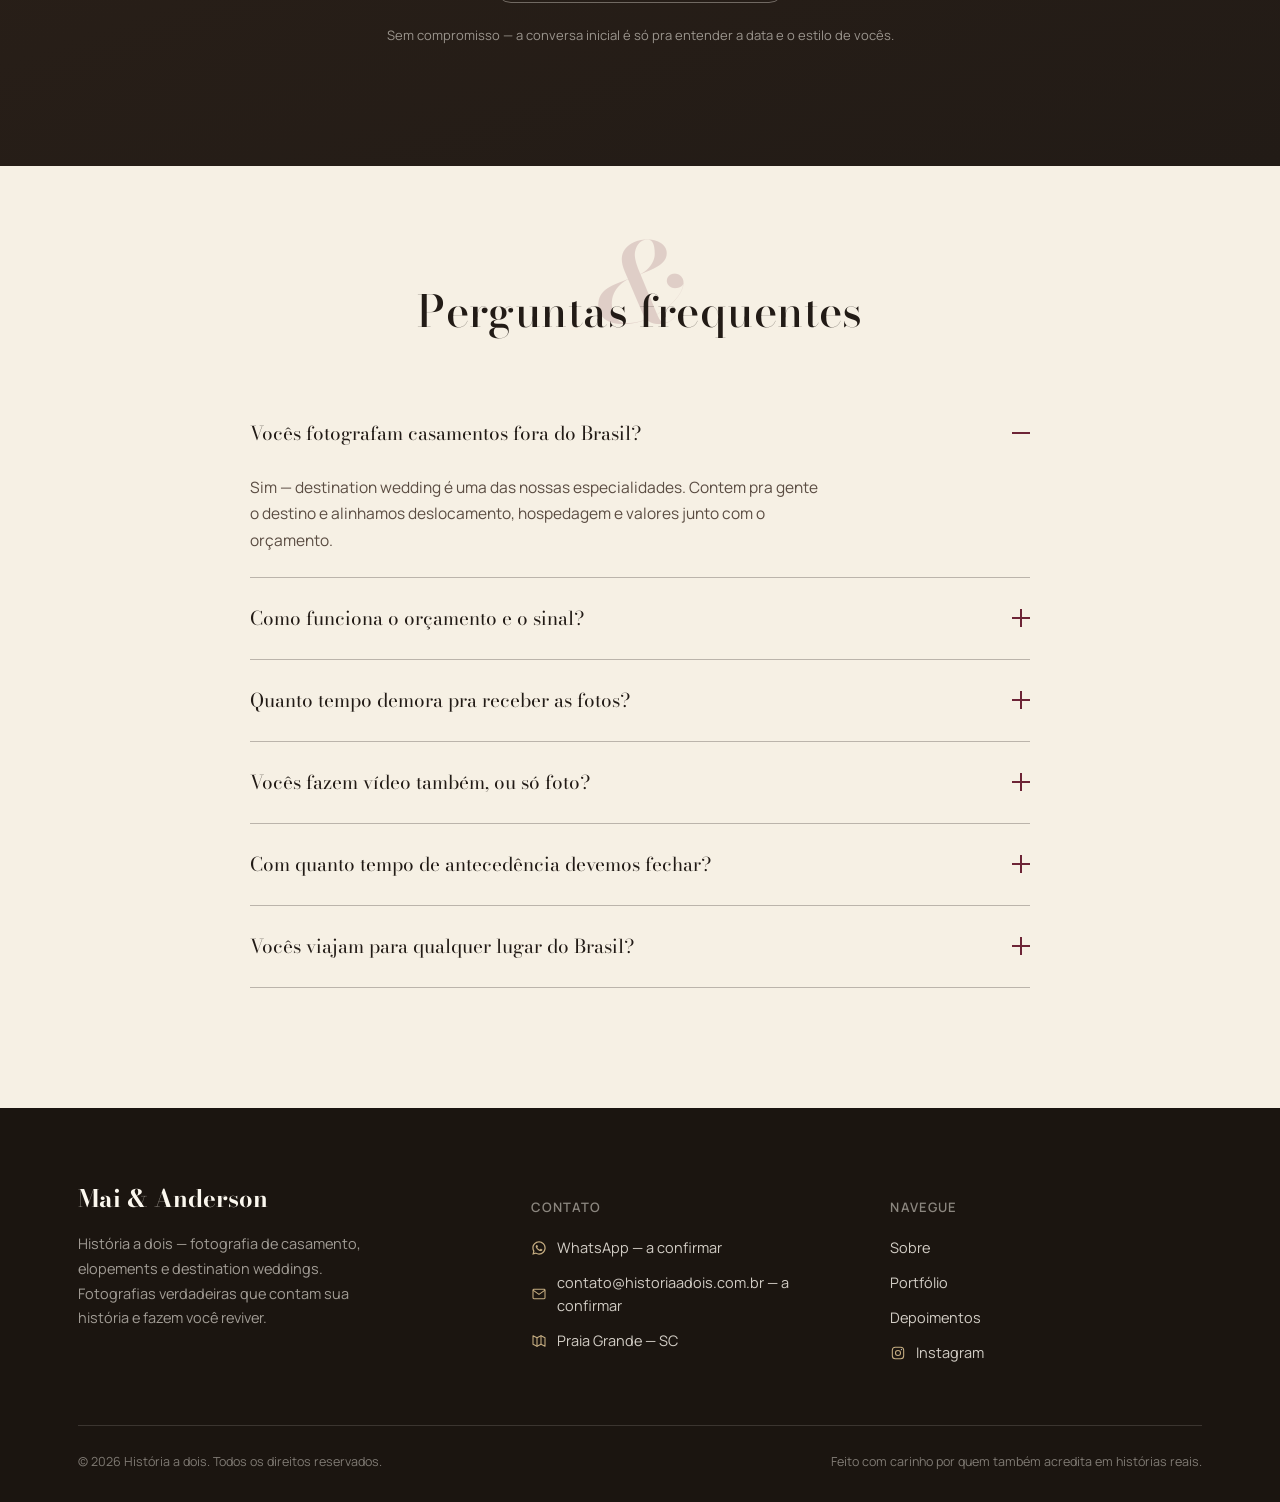
==== commit 62cbf1d3: "Reverte alterações do header (volta ao estado antes do pedido) Desfaz 5944d0f e f8d264d: header volt" ====
--- a/index.html
+++ b/index.html
@@ -44,11 +44,11 @@
       <a href="#portfolio" class="nav-link">Portfólio</a>
       <a href="#depoimentos" class="nav-link">Depoimentos</a>
       <a href="#faq" class="nav-link">Perguntas</a>
+      <a href="https://wa.me/5500000000000?text=Oi!%20Vim%20pelo%20site%20e%20quero%20saber%20mais%20sobre%20fotografar%20nosso%20casamento." class="btn btn-primary" target="_blank" rel="noopener">
+        <svg class="ico-fill"><use href="#ic-wa"/></svg> Fale no WhatsApp
+      </a>
     </nav>
     <div class="header-actions">
-      <a href="https://wa.me/5500000000000?text=Oi!%20Vim%20pelo%20site%20e%20quero%20saber%20mais%20sobre%20fotografar%20nosso%20casamento." class="btn btn-primary header-cta" target="_blank" rel="noopener">
-        <svg class="ico-fill"><use href="#ic-wa"/></svg> <span class="btn-label">Fale no WhatsApp</span>
-      </a>
       <button class="menu-toggle" id="menuToggle" aria-label="Abrir menu" aria-expanded="false" aria-controls="mainNav">
         <span></span><span></span><span></span>
       </button>
--- a/css/style.css
+++ b/css/style.css
@@ -141,28 +141,27 @@
 /* ===================== HEADER ===================== */
 header{
   position:fixed;top:0;left:0;right:0;z-index:100;
-  padding:15px 0;
+  padding:26px 0;
   transition:padding .4s var(--ease), background .4s var(--ease), box-shadow .4s var(--ease), border-color .4s var(--ease);
   border-bottom:1px solid transparent;
 }
 header.scrolled{
-  padding:9px 0;
+  padding:14px 0;
   background:rgba(246,240,228,0.92);
   backdrop-filter:blur(10px);
   border-bottom:1px solid var(--line);
   box-shadow:0 10px 30px -20px rgba(34,27,22,0.3);
 }
-header .wrap{display:grid;grid-template-columns:1fr auto 1fr;align-items:center;gap:20px;}
+header .wrap{display:flex;align-items:center;justify-content:space-between;}
 .logo{display:flex;flex-direction:column;line-height:1;}
 .logo b{font-family:'Bodoni Moda',serif;font-size:22px;font-weight:600;letter-spacing:0.01em;}
 .logo span{font-size:10px;letter-spacing:0.22em;text-transform:uppercase;color:var(--ink-soft);margin-top:5px;}
-nav.main-nav{display:flex;align-items:center;gap:34px;justify-self:center;}
+nav.main-nav{display:flex;align-items:center;gap:38px;}
 nav.main-nav a.nav-link{font-size:14.5px;font-weight:500;color:var(--ink-soft);position:relative;padding-bottom:3px;}
 nav.main-nav a.nav-link::after{content:"";position:absolute;left:0;bottom:0;width:0;height:1px;background:var(--wine);transition:width .35s var(--ease);}
 nav.main-nav a.nav-link:hover{color:var(--ink);}
 nav.main-nav a.nav-link:hover::after{width:100%;}
-.header-actions{display:flex;align-items:center;gap:14px;justify-self:end;position:relative;z-index:120;}
-.header-actions .btn-primary{padding:11px 20px;min-height:0;font-size:13.5px;}
+.header-actions{display:flex;align-items:center;gap:20px;}
 .menu-toggle{
   display:none;background:none;border:none;cursor:pointer;padding:6px;
   width:38px;height:38px;position:relative;z-index:120;
@@ -196,11 +195,9 @@
   nav.main-nav.open a.nav-link:nth-child(2){transition-delay:.16s;}
   nav.main-nav.open a.nav-link:nth-child(3){transition-delay:.22s;}
   nav.main-nav.open a.nav-link:nth-child(4){transition-delay:.28s;}
-  header .wrap{grid-template-columns:1fr auto;}
-  .header-actions{gap:10px;}
-  .logo span{font-size:9px;letter-spacing:0.12em;}
-  .header-actions .btn-primary{padding:0;width:38px;height:38px;border-radius:50%;justify-content:center;}
-  .header-actions .btn-primary .btn-label{display:none;}
+  nav.main-nav.open a.btn-primary{opacity:0;transform:translateY(14px);transition:opacity .5s var(--ease), transform .5s var(--ease);transition-delay:.34s;}
+  nav.main-nav.open.open a.btn-primary{opacity:1;transform:translateY(0);}
+  .header-actions .btn-primary-desktop{display:none;}
   .menu-toggle{display:inline-flex;}
   body.nav-open{overflow:hidden;}
 }
